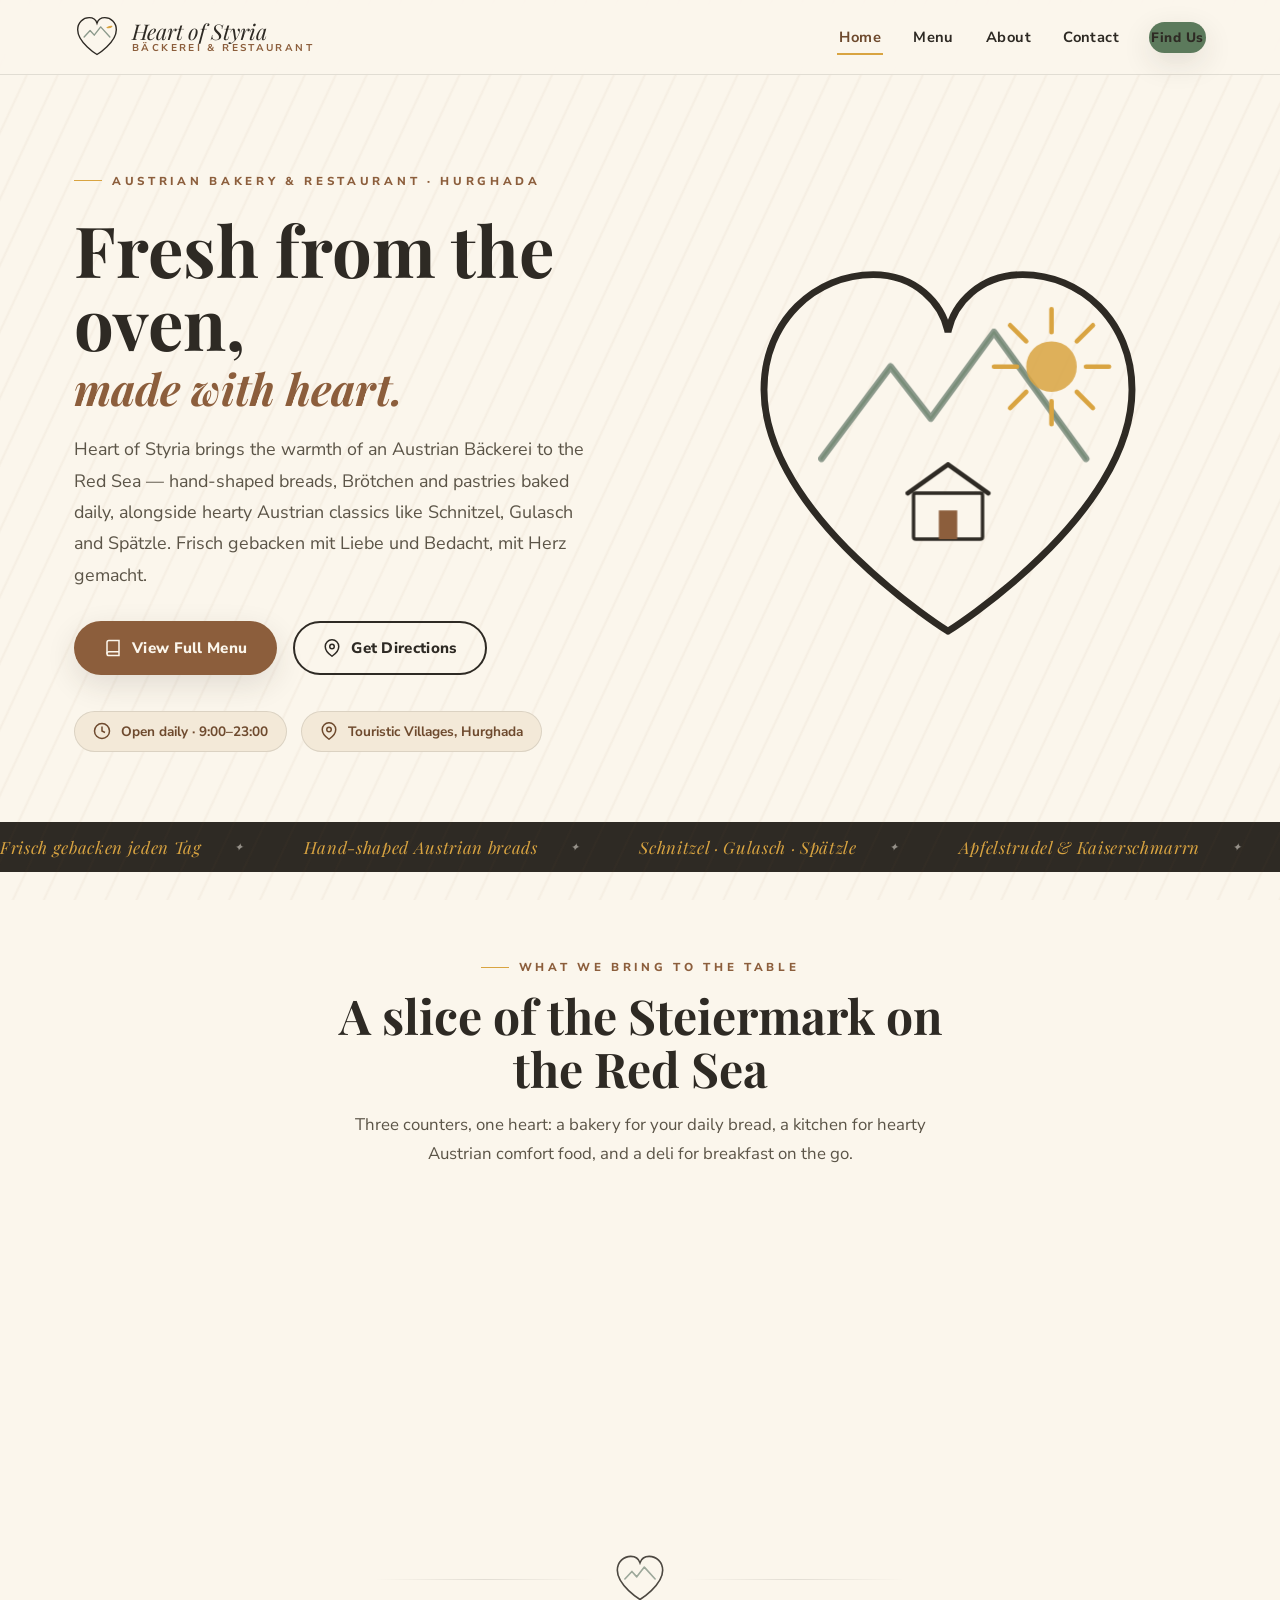
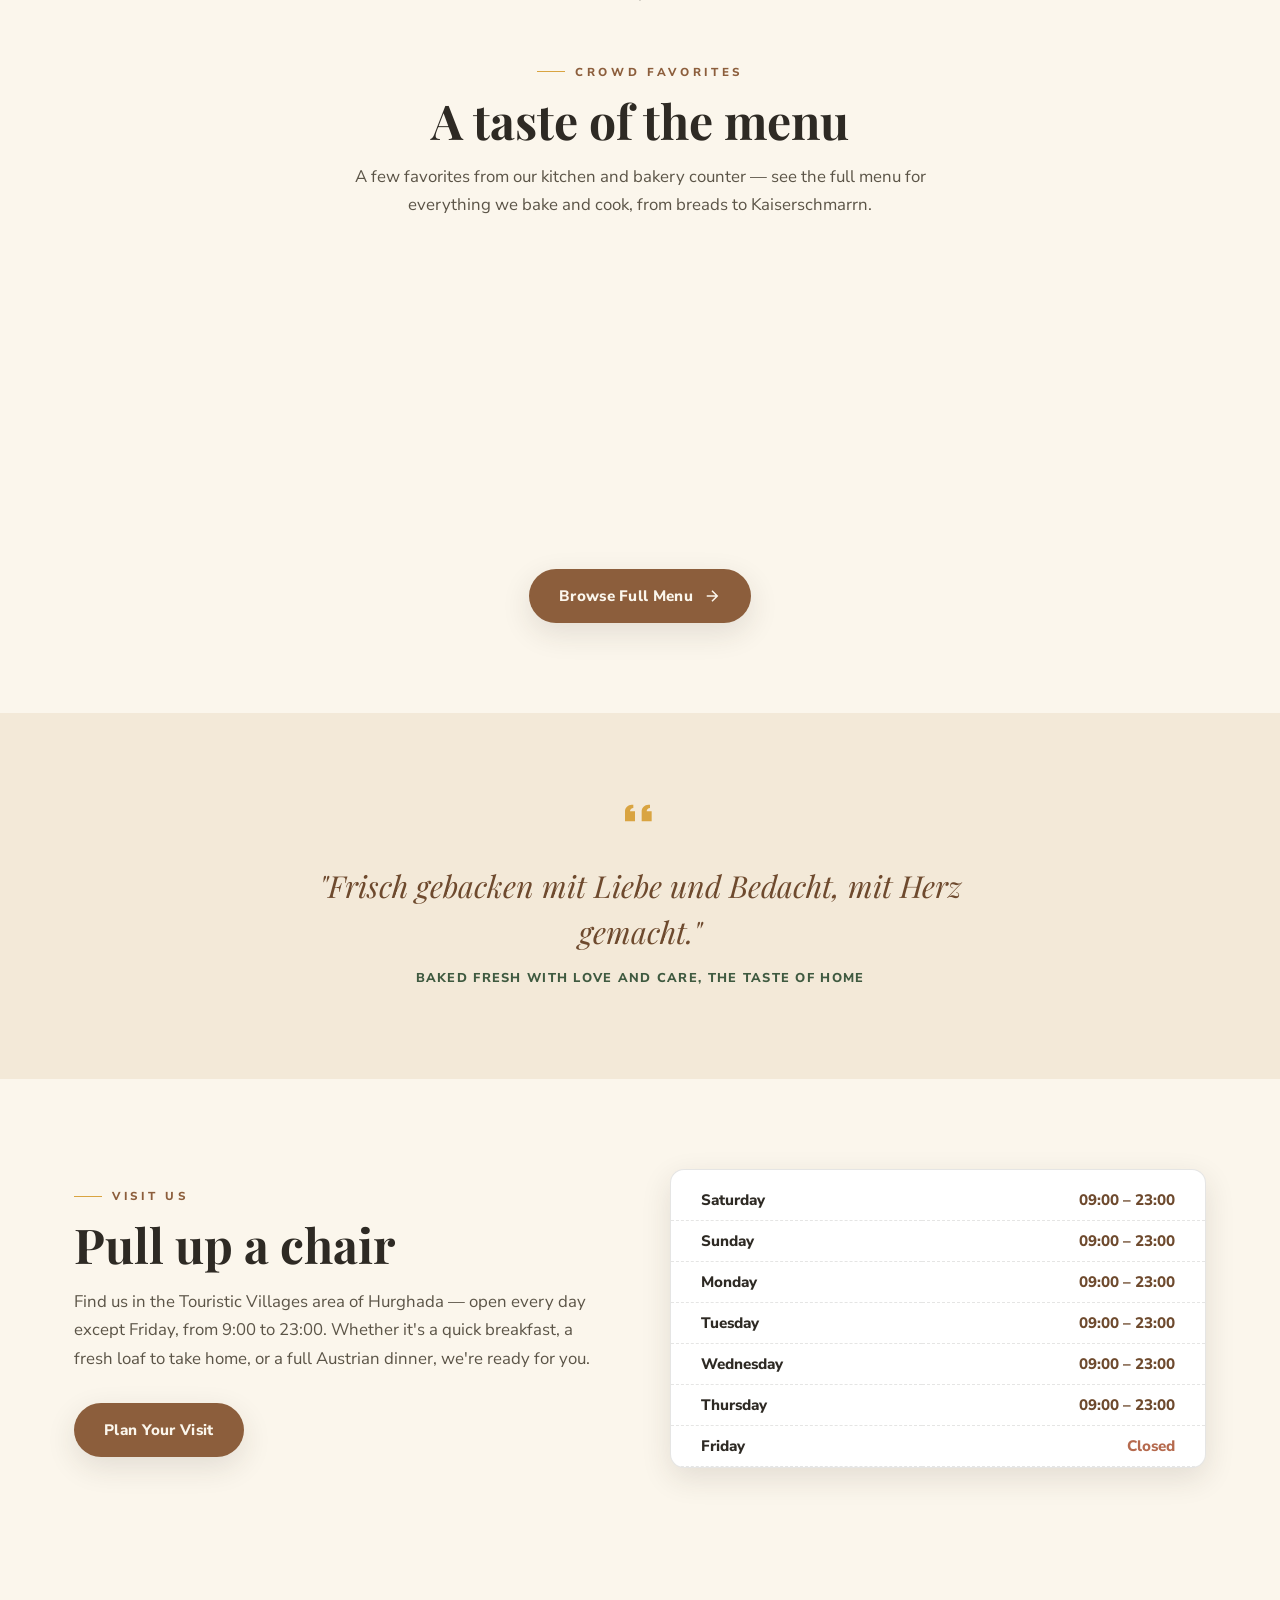
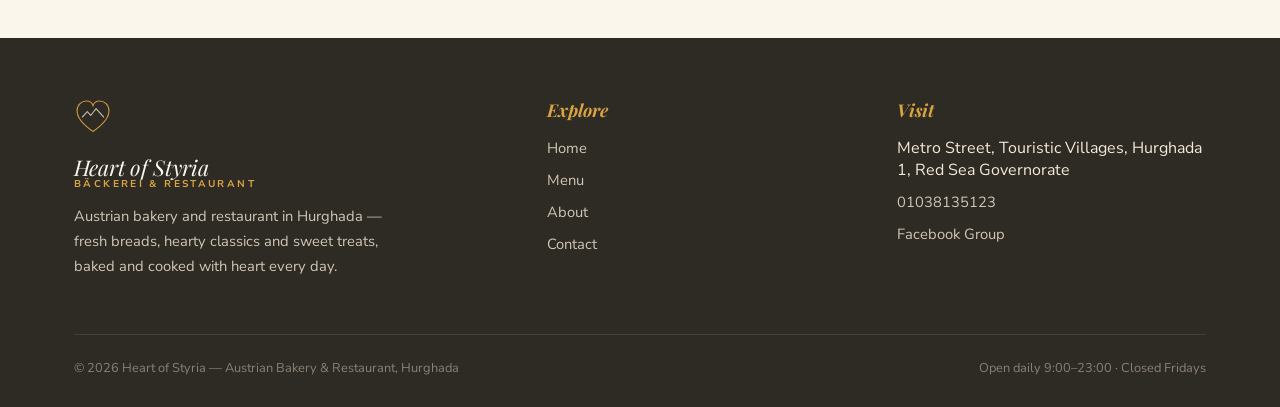
==== index.html @ dd1741fd "Add files via upload" ====
<!DOCTYPE html>
<html lang="en">
<head>
<meta charset="UTF-8">
<meta name="viewport" content="width=device-width, initial-scale=1.0">
<title>Bäckerei – Heart of Styria | Austrian Bakery &amp; Restaurant, Hurghada</title>
<link rel="preconnect" href="https://fonts.googleapis.com">
<link rel="preconnect" href="https://fonts.gstatic.com" crossorigin>
<link href="https://fonts.googleapis.com/css2?family=Playfair+Display:ital,wght@0,500;0,700;0,800;1,500;1,600&family=Nunito+Sans:wght@400;600;700;800;900&display=swap" rel="stylesheet">
<link rel="stylesheet" href="style.css">
</head>
<body>

<!-- ===================== NAV ===================== -->
<nav class="nav">
  <div class="nav-inner">
    <a href="index.html" class="brand">
      <svg class="brand-emblem" viewBox="0 0 100 100" fill="none" xmlns="http://www.w3.org/2000/svg">
        <path d="M50 88C50 88 8 62 8 34C8 18 20 8 33 8C42 8 48 14 50 20C52 14 58 8 67 8C80 8 92 18 92 34C92 62 50 88 50 88Z" stroke="#2E2A24" stroke-width="3"/>
        <path d="M22 50L35 36L44 46L58 28L78 50" stroke="#8C9A8C" stroke-width="3" fill="none" stroke-linejoin="round" stroke-linecap="round"/>
        <path d="M70 30 C70 30 76 24 84 26 C84 26 80 34 70 30Z" fill="#D9A441"/>
      </svg>
      <span class="brand-text">
        <span class="script-name">Heart of Styria</span>
        <span class="sub">Bäckerei &amp; Restaurant</span>
      </span>
    </a>
    <button class="nav-toggle" aria-label="Toggle navigation"><span></span><span></span><span></span></button>
    <div class="nav-links">
      <a href="index.html" class="active">Home</a>
      <a href="menu.html">Menu</a>
      <a href="about.html">About</a>
      <a href="contact.html">Contact</a>
      <a href="contact.html#location" class="nav-cta">Find Us</a>
    </div>
  </div>
</nav>

<!-- ===================== HERO ===================== -->
<header class="hero">
  <div class="wrap hero-grid">
    <div class="reveal is-visible">
      <span class="eyebrow">Austrian Bakery &amp; Restaurant · Hurghada</span>
      <h1>
        Fresh from the oven,
        <span class="accent">made with heart.</span>
      </h1>
      <p class="lede">
        Heart of Styria brings the warmth of an Austrian Bäckerei to the Red Sea —
        hand-shaped breads, Brötchen and pastries baked daily, alongside hearty
        Austrian classics like Schnitzel, Gulasch and Spätzle. Frisch gebacken
        mit Liebe und Bedacht, mit Herz gemacht.
      </p>
      <div class="hero-ctas">
        <a href="menu.html" class="btn btn-primary">
          <svg width="18" height="18" viewBox="0 0 24 24" fill="none" stroke="currentColor" stroke-width="2"><path d="M4 19.5A2.5 2.5 0 0 1 6.5 17H20"/><path d="M6.5 2H20v20H6.5A2.5 2.5 0 0 1 4 19.5v-15A2.5 2.5 0 0 1 6.5 2z"/></svg>
          View Full Menu
        </a>
        <a href="contact.html" class="btn btn-outline">
          <svg width="18" height="18" viewBox="0 0 24 24" fill="none" stroke="currentColor" stroke-width="2"><path d="M21 10c0 7-9 13-9 13s-9-6-9-13a9 9 0 1 1 18 0z"/><circle cx="12" cy="10" r="3"/></svg>
          Get Directions
        </a>
      </div>

      <div class="hero-badges">
        <span class="badge">
          <svg viewBox="0 0 24 24" fill="none" stroke="currentColor" stroke-width="2"><circle cx="12" cy="12" r="10"/><path d="M12 6v6l4 2"/></svg>
          Open daily · 9:00–23:00
        </span>
        <span class="badge">
          <svg viewBox="0 0 24 24" fill="none" stroke="currentColor" stroke-width="2"><path d="M21 10c0 7-9 13-9 13s-9-6-9-13a9 9 0 1 1 18 0z"/><circle cx="12" cy="10" r="3"/></svg>
          Touristic Villages, Hurghada
        </span>
      </div>
    </div>

    <!-- Animated emblem -->
    <div class="hero-art reveal is-visible">
      <svg viewBox="0 0 400 400" fill="none" xmlns="http://www.w3.org/2000/svg">
        <!-- heart outline -->
        <path class="emblem-path" d="M200 350C200 350 40 250 40 140C40 80 85 40 135 40C172 40 195 65 200 90C205 65 228 40 265 40C315 40 360 80 360 140C360 250 200 350 200 350Z"
              stroke="#2E2A24" stroke-width="6" fill="none" stroke-linecap="round"/>
        <!-- mountains -->
        <g class="emblem-fade floaty">
          <path d="M90 200L150 120L185 165L240 90L320 200" stroke="#8C9A8C" stroke-width="6" fill="none" stroke-linejoin="round" stroke-linecap="round"/>
          <path d="M90 200L150 120L185 165L240 90L320 200" stroke="#5C7A5C" stroke-width="2" fill="none" stroke-linejoin="round" stroke-linecap="round" opacity="0.4"/>
        </g>
        <!-- sun/wheat accent -->
        <g class="emblem-fade floaty delay1">
          <circle cx="290" cy="120" r="22" fill="#D9A441" opacity="0.85"/>
          <path d="M290 90 L290 70 M290 150 L290 170 M260 120 L240 120 M320 120 L340 120 M268 98 L254 84 M312 98 L326 84 M268 142 L254 156 M312 142 L326 156"
                stroke="#D9A441" stroke-width="4" stroke-linecap="round"/>
        </g>
        <!-- house / village -->
        <g class="emblem-fade floaty delay2">
          <rect x="170" y="230" width="60" height="40" rx="2" fill="#FBF6EC" stroke="#2E2A24" stroke-width="3"/>
          <path d="M165 230L200 205L235 230" stroke="#2E2A24" stroke-width="4" fill="none" stroke-linejoin="round" stroke-linecap="round"/>
          <rect x="192" y="245" width="16" height="25" fill="#8C5E3C"/>
        </g>
      </svg>
    </div>
  </div>
</header>

<!-- ===================== MARQUEE STRIP ===================== -->
<div class="strip">
  <div class="strip-track">
    <span>Frisch gebacken jeden Tag</span>
    <span>Hand-shaped Austrian breads</span>
    <span>Schnitzel · Gulasch · Spätzle</span>
    <span>Apfelstrudel &amp; Kaiserschmarrn</span>
    <span>Open daily 9:00 – 23:00</span>
    <span>Touristic Villages, Hurghada</span>
    <!-- duplicate for seamless loop -->
    <span>Frisch gebacken jeden Tag</span>
    <span>Hand-shaped Austrian breads</span>
    <span>Schnitzel · Gulasch · Spätzle</span>
    <span>Apfelstrudel &amp; Kaiserschmarrn</span>
    <span>Open daily 9:00 – 23:00</span>
    <span>Touristic Villages, Hurghada</span>
  </div>
</div>

<!-- ===================== WHAT WE DO ===================== -->
<section class="wrap" style="padding:80px 24px 20px;">
  <div class="reveal" style="text-align:center; max-width:680px; margin:0 auto 50px;">
    <span class="eyebrow" style="justify-content:center;">What we bring to the table</span>
    <h2 class="section-title">A slice of the Steiermark on the Red Sea</h2>
    <p class="section-lead" style="margin:0 auto;">
      Three counters, one heart: a bakery for your daily bread, a kitchen for hearty
      Austrian comfort food, and a deli for breakfast on the go.
    </p>
  </div>

  <div class="grid grid-3 reveal-stagger">
    <div class="card">
      <div class="card-icon">
        <svg viewBox="0 0 24 24" fill="none" stroke="currentColor" stroke-width="2"><path d="M3 11l9-8 9 8"/><path d="M5 10v10h14V10"/><path d="M9 21V14h6v7"/></svg>
      </div>
      <h3>Bäckerei</h3>
      <p>Bauernbrot, Kornspitz, Laugenbrötchen and more — hand-shaped breads and
      rolls baked fresh every morning, plus pretzels, Stangen and party breads.</p>
    </div>
    <div class="card">
      <div class="card-icon">
        <svg viewBox="0 0 24 24" fill="none" stroke="currentColor" stroke-width="2"><path d="M3 2v7c0 1.1.9 2 2 2h2a2 2 0 0 0 2-2V2"/><path d="M7 2v20"/><path d="M21 15V2a5 5 0 0 0-5 5v6c0 1.1.9 2 2 2h3Zm0 0v7"/></svg>
      </div>
      <h3>Hauptspeisen</h3>
      <p>Classic Austrian mains — Rindsschnitzel, Gulasch, Steirisches Cordon Bleu,
      Käsespätzle and a full vegetarian selection, served with care.</p>
    </div>
    <div class="card">
      <div class="card-icon">
        <svg viewBox="0 0 24 24" fill="none" stroke="currentColor" stroke-width="2"><circle cx="12" cy="12" r="10"/><path d="M12 6v6l4 2"/></svg>
      </div>
      <h3>Frühstück &amp; Theke</h3>
      <p>Start the day right with a Kleines or Großes Frühstück, fresh Apfelstrudel,
      toasts and a warm or cold deli counter for snacks on the move.</p>
    </div>
  </div>
</section>

<!-- ===================== DIVIDER ===================== -->
<div class="divider">
  <span class="line"></span>
  <svg viewBox="0 0 100 100" fill="none" xmlns="http://www.w3.org/2000/svg">
    <path d="M50 88C50 88 8 62 8 34C8 18 20 8 33 8C42 8 48 14 50 20C52 14 58 8 67 8C80 8 92 18 92 34C92 62 50 88 50 88Z" stroke="#2E2A24" stroke-width="3"/>
    <path d="M22 50L35 36L44 46L58 28L78 50" stroke="#8C9A8C" stroke-width="3" fill="none" stroke-linejoin="round" stroke-linecap="round"/>
  </svg>
  <span class="line"></span>
</div>

<!-- ===================== MENU PREVIEW ===================== -->
<section class="wrap" style="padding-bottom:90px;">
  <div class="reveal" style="text-align:center; max-width:680px; margin:0 auto 50px;">
    <span class="eyebrow" style="justify-content:center;">Crowd favorites</span>
    <h2 class="section-title">A taste of the menu</h2>
    <p class="section-lead" style="margin:0 auto;">
      A few favorites from our kitchen and bakery counter — see the full menu for
      everything we bake and cook, from breads to Kaiserschmarrn.
    </p>
  </div>

  <div class="grid grid-4 reveal-stagger">
    <div class="card">
      <div class="card-icon">
        <svg viewBox="0 0 24 24" fill="none" stroke="currentColor" stroke-width="2"><path d="M3 11l9-8 9 8"/><path d="M5 10v10h14V10"/></svg>
      </div>
      <h3>Bauernbrot</h3>
      <p style="margin-bottom:14px;">Traditional Austrian farmer's bread, baked fresh daily.</p>
      <span class="menu-item-price">190 LE</span>
    </div>
    <div class="card">
      <div class="card-icon">
        <svg viewBox="0 0 24 24" fill="none" stroke="currentColor" stroke-width="2"><path d="M3 2v7c0 1.1.9 2 2 2h2a2 2 0 0 0 2-2V2"/><path d="M7 2v20"/><path d="M21 15V2a5 5 0 0 0-5 5v6c0 1.1.9 2 2 2h3Zm0 0v7"/></svg>
      </div>
      <h3>Rindsschnitzel</h3>
      <p style="margin-bottom:14px;">Beef schnitzel with spätzle or bread dumplings.</p>
      <span class="menu-item-price">520 LE</span>
    </div>
    <div class="card">
      <div class="card-icon">
        <svg viewBox="0 0 24 24" fill="none" stroke="currentColor" stroke-width="2"><path d="M12 2C8 6 6 9 6 12a6 6 0 0 0 12 0c0-3-2-6-6-10z"/></svg>
      </div>
      <h3>Apfelstrudel</h3>
      <p style="margin-bottom:14px;">Classic apple strudel served with vanilla sauce.</p>
      <span class="menu-item-price">270 LE</span>
    </div>
    <div class="card">
      <div class="card-icon">
        <svg viewBox="0 0 24 24" fill="none" stroke="currentColor" stroke-width="2"><circle cx="12" cy="12" r="9"/><path d="M8 12h8M12 8v8"/></svg>
      </div>
      <h3>Kaiserschmarrn</h3>
      <p style="margin-bottom:14px;">Fluffy shredded pancake with apple sauce.</p>
      <span class="menu-item-price">350 LE</span>
    </div>
  </div>

  <div class="reveal" style="text-align:center; margin-top:46px;">
    <a href="menu.html" class="btn btn-primary">
      Browse Full Menu
      <svg width="18" height="18" viewBox="0 0 24 24" fill="none" stroke="currentColor" stroke-width="2"><path d="M5 12h14M12 5l7 7-7 7"/></svg>
    </a>
  </div>
</section>

<!-- ===================== QUOTE ===================== -->
<section style="background: var(--cream-2); padding: 80px 0;">
  <div class="wrap reveal" style="text-align:center; max-width:700px;">
    <svg width="40" height="40" viewBox="0 0 24 24" fill="var(--wheat)" style="margin:0 auto 24px;"><path d="M7 7c-2.2 0-4 1.8-4 4v6h6v-6H6c0-1.1.9-2 2-2V7zm10 0c-2.2 0-4 1.8-4 4v6h6v-6h-3c0-1.1.9-2 2-2V7z"/></svg>
    <p style="font-family:'Playfair Display', serif; font-style:italic; font-size: clamp(1.3rem, 2.6vw, 1.9rem); color:var(--wood-dark); line-height:1.5; margin:0;">
      "Frisch gebacken mit Liebe und Bedacht, mit Herz gemacht."
    </p>
    <p style="margin-top:14px; font-weight:800; letter-spacing:.1em; text-transform:uppercase; font-size:.8rem; color:var(--pine-dark);">
      Baked fresh with love and care, the taste of home
    </p>
  </div>
</section>

<!-- ===================== VISIT US ===================== -->
<section class="wrap" style="padding: 90px 24px;">
  <div class="grid grid-2" style="align-items:center; gap:60px;">
    <div class="reveal">
      <span class="eyebrow">Visit Us</span>
      <h2 class="section-title">Pull up a chair</h2>
      <p class="section-lead">
        Find us in the Touristic Villages area of Hurghada — open every day except
        Friday, from 9:00 to 23:00. Whether it's a quick breakfast, a fresh loaf to
        take home, or a full Austrian dinner, we're ready for you.
      </p>
      <div style="margin-top:30px;">
        <a href="contact.html" class="btn btn-primary">Plan Your Visit</a>
      </div>
    </div>
    <div class="reveal card" style="padding:0; overflow:hidden;">
      <table class="hours-table" style="padding:30px;">
        <tr><td style="padding-left:30px;">Saturday</td><td style="padding-right:30px;">09:00 – 23:00</td></tr>
        <tr><td style="padding-left:30px;">Sunday</td><td style="padding-right:30px;">09:00 – 23:00</td></tr>
        <tr><td style="padding-left:30px;">Monday</td><td style="padding-right:30px;">09:00 – 23:00</td></tr>
        <tr><td style="padding-left:30px;">Tuesday</td><td style="padding-right:30px;">09:00 – 23:00</td></tr>
        <tr><td style="padding-left:30px;">Wednesday</td><td style="padding-right:30px;">09:00 – 23:00</td></tr>
        <tr><td style="padding-left:30px;">Thursday</td><td style="padding-right:30px;">09:00 – 23:00</td></tr>
        <tr class="closed"><td style="padding-left:30px;">Friday</td><td style="padding-right:30px;">Closed</td></tr>
      </table>
    </div>
  </div>
</section>

<!-- ===================== FOOTER ===================== -->
<footer>
  <div class="wrap">
    <div class="footer-grid">
      <div>
        <svg class="footer-emblem" viewBox="0 0 100 100" fill="none" xmlns="http://www.w3.org/2000/svg">
          <path d="M50 88C50 88 8 62 8 34C8 18 20 8 33 8C42 8 48 14 50 20C52 14 58 8 67 8C80 8 92 18 92 34C92 62 50 88 50 88Z" stroke="#D9A441" stroke-width="3"/>
          <path d="M22 50L35 36L44 46L58 28L78 50" stroke="#cfc6b6" stroke-width="3" fill="none" stroke-linejoin="round" stroke-linecap="round"/>
        </svg>
        <div class="brand-text" style="margin-bottom:14px;">
          <span class="script-name">Heart of Styria</span>
          <span class="sub">Bäckerei &amp; Restaurant</span>
        </div>
        <p>Austrian bakery and restaurant in Hurghada — fresh breads, hearty
        classics and sweet treats, baked and cooked with heart every day.</p>
      </div>
      <div>
        <h4>Explore</h4>
        <ul>
          <li><a href="index.html">Home</a></li>
          <li><a href="menu.html">Menu</a></li>
          <li><a href="about.html">About</a></li>
          <li><a href="contact.html">Contact</a></li>
        </ul>
      </div>
      <div>
        <h4>Visit</h4>
        <ul>
          <li>Metro Street, Touristic Villages, Hurghada 1, Red Sea Governorate</li>
          <li><a href="tel:01038135123">01038135123</a></li>
          <li><a href="https://www.facebook.com/groups/666672306459052" target="_blank" rel="noopener">Facebook Group</a></li>
        </ul>
      </div>
    </div>
    <div class="footer-bottom">
      <span>© 2026 Heart of Styria — Austrian Bakery &amp; Restaurant, Hurghada</span>
      <span>Open daily 9:00–23:00 · Closed Fridays</span>
    </div>
  </div>
</footer>

<script src="script.js"></script>
</body>
</html>
---- style.css ----
/* ===========================================================
   Bäckerei – Heart of Styria
   Cozy alpine bakery & restaurant — Hurghada
   =========================================================== */

:root{
  --bark:        #2E2A24;
  --cream:       #FBF6EC;
  --cream-2:     #F3E9D8;
  --wood:        #8C5E3C;
  --wood-dark:   #6E4A2E;
  --pine:        #5C7A5C;
  --pine-dark:   #3F5A40;
  --wheat:       #D9A441;
  --line:        rgba(46,42,36,0.12);
  --shadow:      0 10px 30px rgba(46,42,36,0.12);
  --radius:      14px;
  --max:         1180px;
}

*{ box-sizing: border-box; }
html{ scroll-behavior: smooth; }

body{
  margin:0;
  font-family: 'Nunito Sans', system-ui, sans-serif;
  background: var(--cream);
  color: var(--bark);
  -webkit-font-smoothing: antialiased;
  overflow-x: hidden;
}

h1,h2,h3,h4,.script{
  font-family: 'Playfair Display', Georgia, serif;
}

a{ color: inherit; text-decoration: none; }

img{ max-width: 100%; display:block; }

.wrap{
  max-width: var(--max);
  margin: 0 auto;
  padding: 0 24px;
}

/* ---------- Texture ---------- */
body::before{
  content:"";
  position: fixed;
  inset:0;
  pointer-events:none;
  z-index: 0;
  opacity: .05;
  background-image:
    repeating-linear-gradient(115deg, var(--wood) 0px, transparent 2px, transparent 26px, var(--wood) 28px);
}

/* ===========================================================
   NAV
   =========================================================== */
.nav{
  position: sticky; top:0; z-index: 100;
  background: rgba(251,246,236,0.92);
  backdrop-filter: blur(8px);
  border-bottom: 1px solid var(--line);
}
.nav-inner{
  max-width: var(--max);
  margin:0 auto;
  padding: 14px 24px;
  display:flex;
  align-items:center;
  justify-content: space-between;
  gap: 24px;
}
.brand{
  display:flex; align-items:center; gap:12px;
}
.brand-emblem{ width: 46px; height:46px; flex-shrink:0; }
.brand-text{
  display:flex; flex-direction:column; line-height:1.05;
}
.brand-text .script-name{
  font-family:'Playfair Display', serif;
  font-style: italic;
  font-size: 1.35rem;
  color: var(--bark);
}
.brand-text .sub{
  font-size: .62rem;
  letter-spacing: .24em;
  text-transform: uppercase;
  color: var(--wood);
  font-weight: 700;
}

.nav-links{
  display:flex; gap: 28px; align-items:center;
  font-weight: 700; font-size: .92rem;
  letter-spacing:.03em;
}
.nav-links a{
  position:relative;
  padding: 6px 2px;
  color: var(--bark);
  transition: color .2s;
}
.nav-links a::after{
  content:"";
  position:absolute; left:0; right:100%; bottom:-2px; height:2px;
  background: var(--wheat);
  transition: right .25s ease;
}
.nav-links a:hover{ color: var(--wood-dark); }
.nav-links a:hover::after, .nav-links a.active::after{ right:0; }
.nav-links a.active{ color: var(--wood-dark); }

.nav-cta{
  background: var(--pine);
  color: var(--cream);
  padding: 10px 20px;
  border-radius: 999px;
  font-weight: 800;
  font-size: .85rem;
  letter-spacing: .04em;
  box-shadow: var(--shadow);
  transition: transform .2s ease, background .2s ease;
  white-space: nowrap;
}
.nav-cta:hover{ transform: translateY(-2px); background: var(--pine-dark); }

.nav-toggle{
  display:none;
  background:none; border:none; cursor:pointer;
  width:40px; height:40px;
  flex-direction:column; justify-content:center; align-items:center; gap:5px;
}
.nav-toggle span{
  display:block; width:24px; height:2px; background: var(--bark);
  transition: all .25s ease;
}

/* ===========================================================
   GENERIC SECTIONS
   =========================================================== */
section{ position: relative; z-index:1; }

.eyebrow{
  display:inline-flex; align-items:center; gap:10px;
  font-size: .72rem; letter-spacing:.32em; text-transform:uppercase;
  color: var(--wood); font-weight: 800;
  margin-bottom: 14px;
}
.eyebrow::before{
  content:""; display:block; width:28px; height:1px; background: var(--wheat);
}

h2.section-title{
  font-size: clamp(2rem, 4vw, 3rem);
  margin: 0 0 16px;
  line-height: 1.1;
}

.section-lead{
  max-width: 620px;
  color: #5b5447;
  font-size: 1.05rem;
  line-height: 1.7;
}

/* divider with heart emblem */
.divider{
  display:flex; align-items:center; justify-content:center;
  gap: 18px;
  margin: 0 auto;
  padding: 50px 0;
}
.divider .line{
  height:1px; flex:1; max-width: 220px;
  background: linear-gradient(90deg, transparent, var(--line), transparent);
}
.divider svg{ width: 54px; height: 54px; opacity:.85; }

/* ===========================================================
   REVEAL ON SCROLL
   =========================================================== */
.reveal{
  opacity:0; transform: translateY(28px);
  transition: opacity .8s cubic-bezier(.2,.7,.2,1), transform .8s cubic-bezier(.2,.7,.2,1);
}
.reveal.is-visible{ opacity:1; transform: translateY(0); }
.reveal-stagger > *{ transition-delay: calc(var(--i, 0) * 90ms); }

/* ===========================================================
   HERO
   =========================================================== */
.hero{
  position:relative;
  padding: 90px 0 70px;
  overflow:hidden;
}
.hero-grid{
  display:grid;
  grid-template-columns: 1.1fr 1fr;
  gap: 50px;
  align-items:center;
}
.hero h1{
  font-size: clamp(2.6rem, 6vw, 4.4rem);
  line-height: 1.05;
  margin: 10px 0 22px;
}
.hero h1 .accent{
  display:block;
  font-style: italic;
  font-family:'Playfair Display', serif;
  color: var(--wood);
  font-size: 0.62em;
  margin-top: 6px;
}
.hero p.lede{
  font-size: 1.12rem; color:#5b5447; max-width: 520px; line-height:1.75;
  margin-bottom: 30px;
}
.hero-ctas{ display:flex; gap:16px; flex-wrap:wrap; }

.btn{
  display:inline-flex; align-items:center; gap:10px;
  padding: 15px 28px;
  border-radius: 999px;
  font-weight: 800; font-size: .95rem; letter-spacing:.02em;
  border: 2px solid transparent;
  cursor:pointer;
  transition: transform .2s ease, box-shadow .2s ease, background .2s ease, color .2s ease;
}
.btn-primary{
  background: var(--wood);
  color: var(--cream);
  box-shadow: var(--shadow);
}
.btn-primary:hover{ transform: translateY(-3px); background: var(--wood-dark); }
.btn-outline{
  border-color: var(--bark);
  color: var(--bark);
  background: transparent;
}
.btn-outline:hover{ background: var(--bark); color: var(--cream); transform: translateY(-3px); }

/* Hero emblem illustration */
.hero-art{
  position: relative;
  aspect-ratio: 1/1;
  display:flex; align-items:center; justify-content:center;
}
.hero-art svg{ width: 100%; height:100%; max-width: 460px; }

.hero-badges{
  display:flex; gap: 14px; margin-top: 36px; flex-wrap:wrap;
}
.badge{
  display:flex; align-items:center; gap:10px;
  background: var(--cream-2);
  border: 1px solid var(--line);
  border-radius: 999px;
  padding: 10px 18px;
  font-size: .85rem; font-weight:700; color: var(--wood-dark);
}
.badge svg{ width:18px; height:18px; }

/* float animation for hero icons */
@keyframes float{
  0%,100%{ transform: translateY(0px); }
  50%{ transform: translateY(-10px); }
}
.floaty{ animation: float 6s ease-in-out infinite; }
.floaty.delay1{ animation-delay: 1.2s; }
.floaty.delay2{ animation-delay: 2.4s; }

/* Heart emblem draw-in */
.emblem-path{
  stroke-dasharray: 1200;
  stroke-dashoffset: 1200;
  animation: draw 2.6s ease forwards;
}
@keyframes draw{ to{ stroke-dashoffset: 0; } }
.emblem-fade{
  opacity:0;
  animation: fadein 1s ease forwards;
  animation-delay: 1.4s;
}
@keyframes fadein{ to{ opacity:1; } }

/* ===========================================================
   STRIP / MARQUEE
   =========================================================== */
.strip{
  background: var(--bark);
  color: var(--cream);
  overflow:hidden;
  padding: 14px 0;
}
.strip-track{
  display:flex; gap: 60px;
  white-space: nowrap;
  animation: scroll-left 32s linear infinite;
  width: max-content;
}
.strip-track span{
  font-family:'Playfair Display', serif;
  font-style:italic;
  font-size: 1.05rem;
  letter-spacing:.04em;
  color: var(--wheat);
  display:flex; align-items:center; gap:16px;
}
.strip-track span::after{ content:"✦"; color: var(--cream); opacity:.5; font-size:.7rem; margin-left:16px;}
@keyframes scroll-left{
  from{ transform: translateX(0); }
  to{ transform: translateX(-50%); }
}

/* ===========================================================
   CARDS / GRIDS
   =========================================================== */
.grid{
  display:grid; gap: 28px;
}
.grid-3{ grid-template-columns: repeat(3, 1fr); }
.grid-2{ grid-template-columns: repeat(2, 1fr); }
.grid-4{ grid-template-columns: repeat(4, 1fr); }

.card{
  background: #fff;
  border: 1px solid var(--line);
  border-radius: var(--radius);
  padding: 30px 26px;
  box-shadow: var(--shadow);
  transition: transform .3s ease, box-shadow .3s ease;
}
.card:hover{ transform: translateY(-6px); box-shadow: 0 18px 36px rgba(46,42,36,0.16); }

.card-icon{
  width: 52px; height:52px;
  border-radius: 14px;
  display:flex; align-items:center; justify-content:center;
  background: var(--cream-2);
  margin-bottom: 18px;
}
.card-icon svg{ width: 28px; height:28px; color: var(--wood); }
.card h3{ margin: 0 0 8px; font-size: 1.25rem; }
.card p{ color:#6b6356; line-height:1.6; margin:0; font-size:.95rem;}

/* ===========================================================
   MENU PREVIEW (home) + FULL MENU (menu page)
   =========================================================== */
.menu-tabs{
  display:flex; flex-wrap:wrap; gap: 10px;
  margin-bottom: 40px;
}
.menu-tab{
  border: 2px solid var(--bark);
  background: transparent;
  color: var(--bark);
  padding: 10px 20px;
  border-radius: 999px;
  font-weight: 800; font-size: .85rem;
  cursor:pointer;
  transition: all .2s ease;
  letter-spacing:.02em;
}
.menu-tab.active, .menu-tab:hover{
  background: var(--bark); color: var(--cream);
}

.menu-section{ display:none; }
.menu-section.active{ display:block; animation: fadein .5s ease; }

.menu-group-title{
  font-family:'Playfair Display', serif;
  font-style: italic;
  font-size: 1.7rem;
  color: var(--wood-dark);
  margin: 36px 0 6px;
  display:flex; align-items:baseline; gap:14px;
}
.menu-group-title small{
  font-family:'Nunito Sans', sans-serif;
  font-style:normal;
  font-weight:800;
  letter-spacing:.22em;
  text-transform:uppercase;
  font-size:.6rem;
  color: var(--pine);
}
.menu-group-title::after{
  content:""; flex:1; height:1px; background: var(--line);
}

.menu-list{ list-style:none; margin:0; padding:0; }
.menu-item{
  display:flex; justify-content:space-between; gap: 20px;
  padding: 16px 0;
  border-bottom: 1px dashed var(--line);
}
.menu-item:last-child{ border-bottom:none; }
.menu-item-name{
  font-weight: 800; font-size: 1.02rem;
}
.menu-item-num{
  color: var(--wood);
  font-weight:800;
  margin-right:8px;
  font-size:.85rem;
}
.menu-item-desc{
  display:block;
  font-weight: 400;
  font-style: italic;
  color: #8a8174;
  font-size: .85rem;
  margin-top: 4px;
}
.menu-item-price{
  font-weight: 800;
  color: var(--wood-dark);
  white-space: nowrap;
  font-size: 1.02rem;
  font-family:'Playfair Display', serif;
}

.menu-note{
  margin-top: 30px;
  padding: 18px 22px;
  background: var(--cream-2);
  border-left: 4px solid var(--wheat);
  border-radius: 0 10px 10px 0;
  font-size: .9rem;
  color: var(--wood-dark);
  font-weight:700;
}

/* ===========================================================
   ABOUT
   =========================================================== */
.about-hero{
  display:grid; grid-template-columns: 1fr 1fr;
  gap: 60px; align-items:center;
}
.values-grid{ margin-top: 10px; }

.timeline{
  position:relative;
  margin-top: 40px;
  padding-left: 40px;
}
.timeline::before{
  content:"";
  position:absolute; left:9px; top:6px; bottom:6px; width:2px;
  background: var(--line);
}
.t-item{ position:relative; padding-bottom: 36px; }
.t-item:last-child{ padding-bottom:0; }
.t-item::before{
  content:""; position:absolute; left:-40px; top:4px;
  width:20px; height:20px; border-radius:50%;
  background: var(--cream);
  border: 3px solid var(--wood);
}
.t-item h4{ margin:0 0 6px; font-size:1.15rem; }
.t-item p{ margin:0; color:#6b6356; font-size:.95rem; line-height:1.6; }

/* ===========================================================
   CONTACT
   =========================================================== */
.contact-grid{
  display:grid; grid-template-columns: 1fr 1fr;
  gap: 50px; align-items:start;
}
.info-row{
  display:flex; gap: 18px; align-items:flex-start;
  padding: 20px 0;
  border-bottom: 1px solid var(--line);
}
.info-row:last-child{ border-bottom:none; }
.info-icon{
  width:46px; height:46px; flex-shrink:0;
  border-radius: 12px; background: var(--cream-2);
  display:flex; align-items:center; justify-content:center;
}
.info-icon svg{ width:24px; height:24px; color:var(--wood); }
.info-row h4{ margin:0 0 4px; font-size:1.05rem; }
.info-row p, .info-row a{ margin:0; color:#6b6356; font-size:.95rem; line-height:1.6; }
.info-row a{ color: var(--wood-dark); font-weight:800; }

.map-wrap{
  border-radius: var(--radius);
  overflow:hidden;
  box-shadow: var(--shadow);
  border: 1px solid var(--line);
  aspect-ratio: 4/3;
}
.map-wrap iframe{ width:100%; height:100%; border:0; display:block; }

.hours-table{
  width:100%; border-collapse: collapse; margin-top: 10px;
}
.hours-table td{
  padding: 10px 0; border-bottom: 1px dashed var(--line);
  font-size: .95rem;
}
.hours-table td:first-child{ font-weight:800; }
.hours-table td:last-child{ text-align:right; color: var(--wood-dark); font-weight:800; }
.hours-table tr.closed td:last-child{ color: #b56a4e; }
.hours-table tr.today td{ color: var(--pine-dark); }

/* ===========================================================
   FOOTER
   =========================================================== */
footer{
  background: var(--bark);
  color: var(--cream-2);
  padding: 60px 0 30px;
  margin-top: 80px;
}
.footer-grid{
  display:grid; grid-template-columns: 1.4fr 1fr 1fr;
  gap: 40px;
  padding-bottom: 40px;
  border-bottom: 1px solid rgba(255,255,255,.1);
}
footer h4{
  font-family:'Playfair Display', serif;
  font-style:italic;
  font-size:1.1rem; margin: 0 0 16px; color: var(--wheat);
}
footer .brand-text .script-name{ color: var(--cream); }
footer .brand-text .sub{ color: var(--wheat); }
footer p{ color: #cfc6b6; font-size:.92rem; line-height:1.7; max-width: 320px;}
footer ul{ list-style:none; padding:0; margin:0; display:flex; flex-direction:column; gap:10px; }
footer ul a{ color:#cfc6b6; font-size:.92rem; transition: color .2s; }
footer ul a:hover{ color: var(--wheat); }
.footer-bottom{
  padding-top: 24px;
  display:flex; justify-content:space-between; flex-wrap:wrap; gap:10px;
  font-size:.8rem; color:#8a8174;
}
.footer-emblem{ width:38px; height:38px; margin-bottom:14px; opacity:.9; }

/* ===========================================================
   PAGE HEADER (for non-home pages)
   =========================================================== */
.page-header{
  padding: 70px 0 50px;
  text-align:center;
  position:relative;
}
.page-header .eyebrow{ justify-content:center; }
.page-header h1{
  font-size: clamp(2.4rem, 5vw, 3.6rem);
  margin: 6px 0 14px;
}
.page-header p{
  max-width: 560px; margin: 0 auto; color:#5b5447; font-size:1.05rem; line-height:1.7;
}

/* ===========================================================
   RESPONSIVE
   =========================================================== */
@media (max-width: 980px){
  .hero-grid, .about-hero, .contact-grid{ grid-template-columns: 1fr; }
  .hero-art{ order:-1; max-width: 320px; margin: 0 auto; }
  .grid-3, .grid-4{ grid-template-columns: repeat(2,1fr); }
  .footer-grid{ grid-template-columns: 1fr; gap: 30px; }
}

@media (max-width: 720px){
  .nav-links{
    position:fixed; top:74px; left:0; right:0;
    background: var(--cream);
    flex-direction:column; align-items:flex-start;
    padding: 20px 24px; gap: 18px;
    border-bottom: 1px solid var(--line);
    transform: translateY(-110%);
    transition: transform .3s ease;
    z-index: 90;
  }
  .nav-links.open{ transform: translateY(0); }
  .nav-toggle{ display:flex; }
  .nav-cta{ display:none; }
  .nav-links .nav-cta{ display:inline-flex; }
  .grid-3, .grid-4, .grid-2{ grid-template-columns: 1fr; }
  .hero{ padding-top: 50px; }
  .menu-item{ flex-direction:column; gap:4px; }
  .menu-item-price{ align-self:flex-start; }
}

/* Reduced motion */
@media (prefers-reduced-motion: reduce){
  *{ animation: none !important; transition: none !important; }
  .reveal{ opacity:1; transform:none; }
}
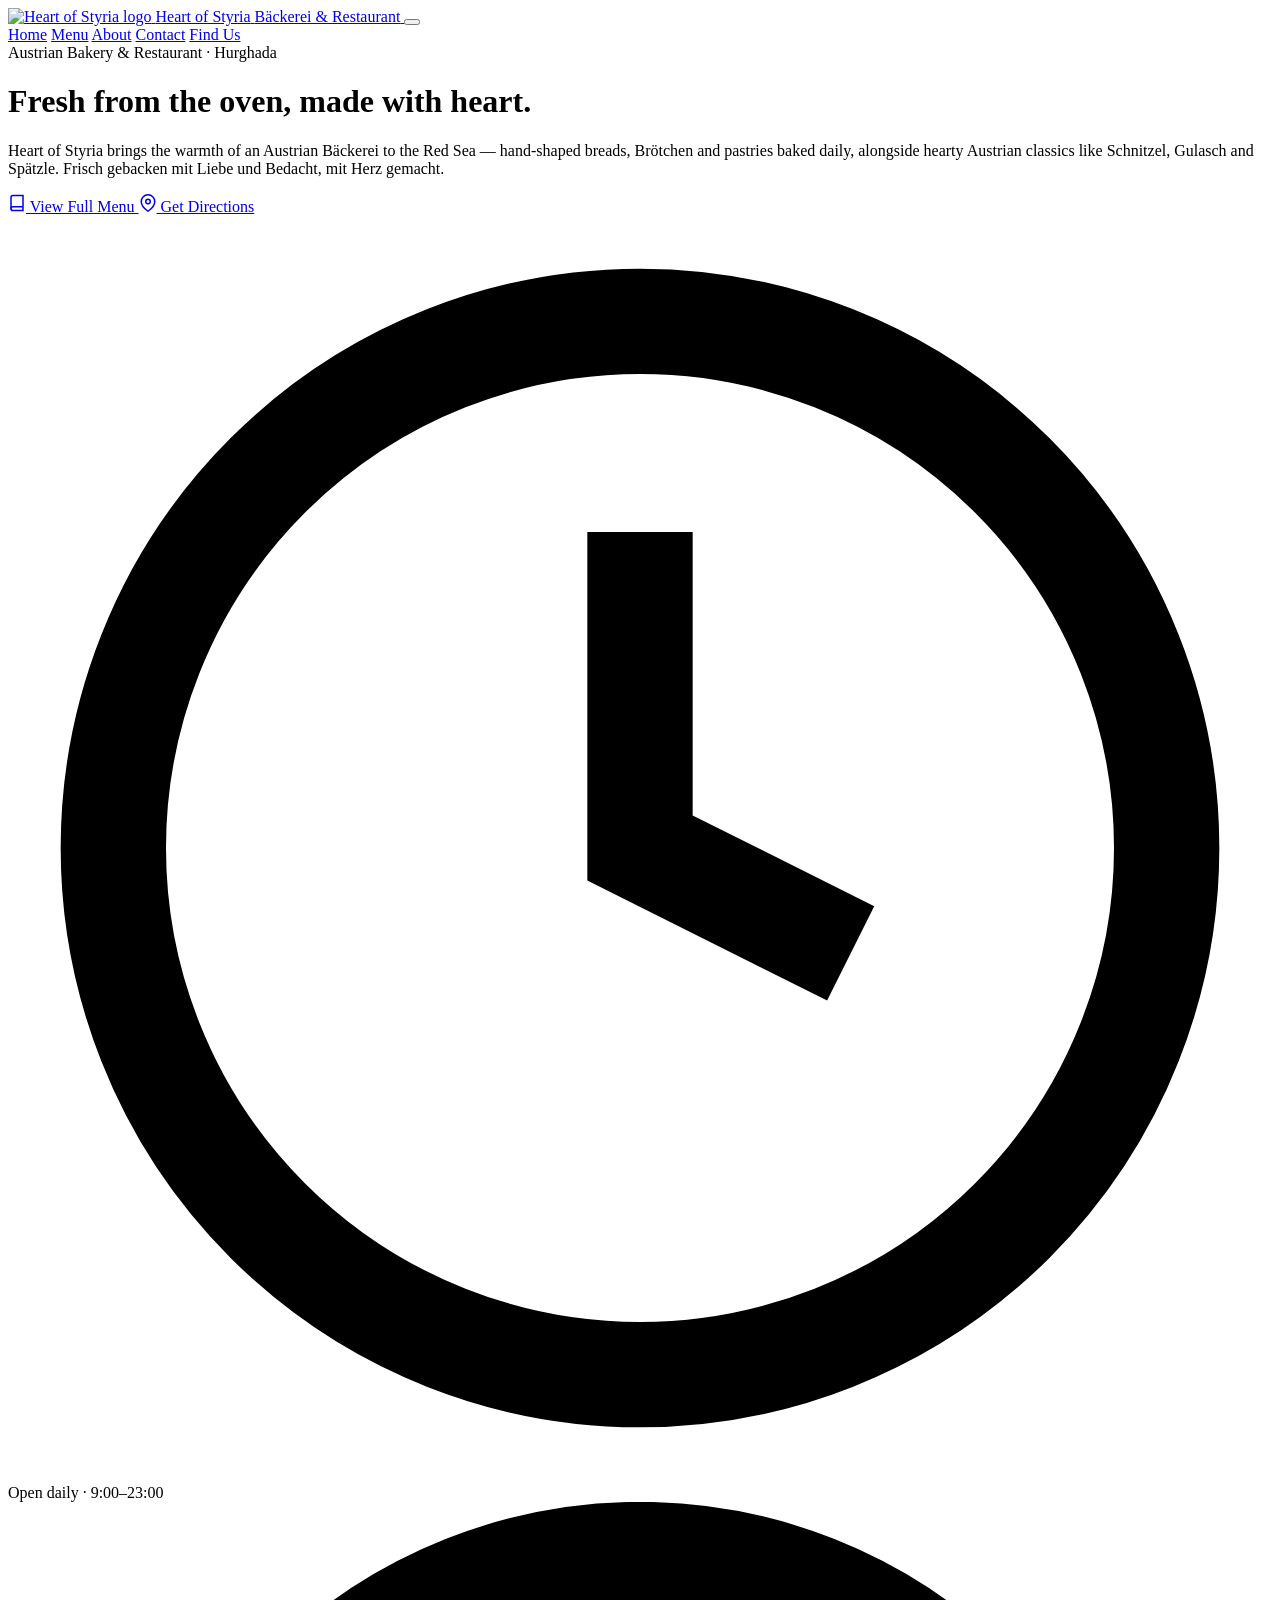
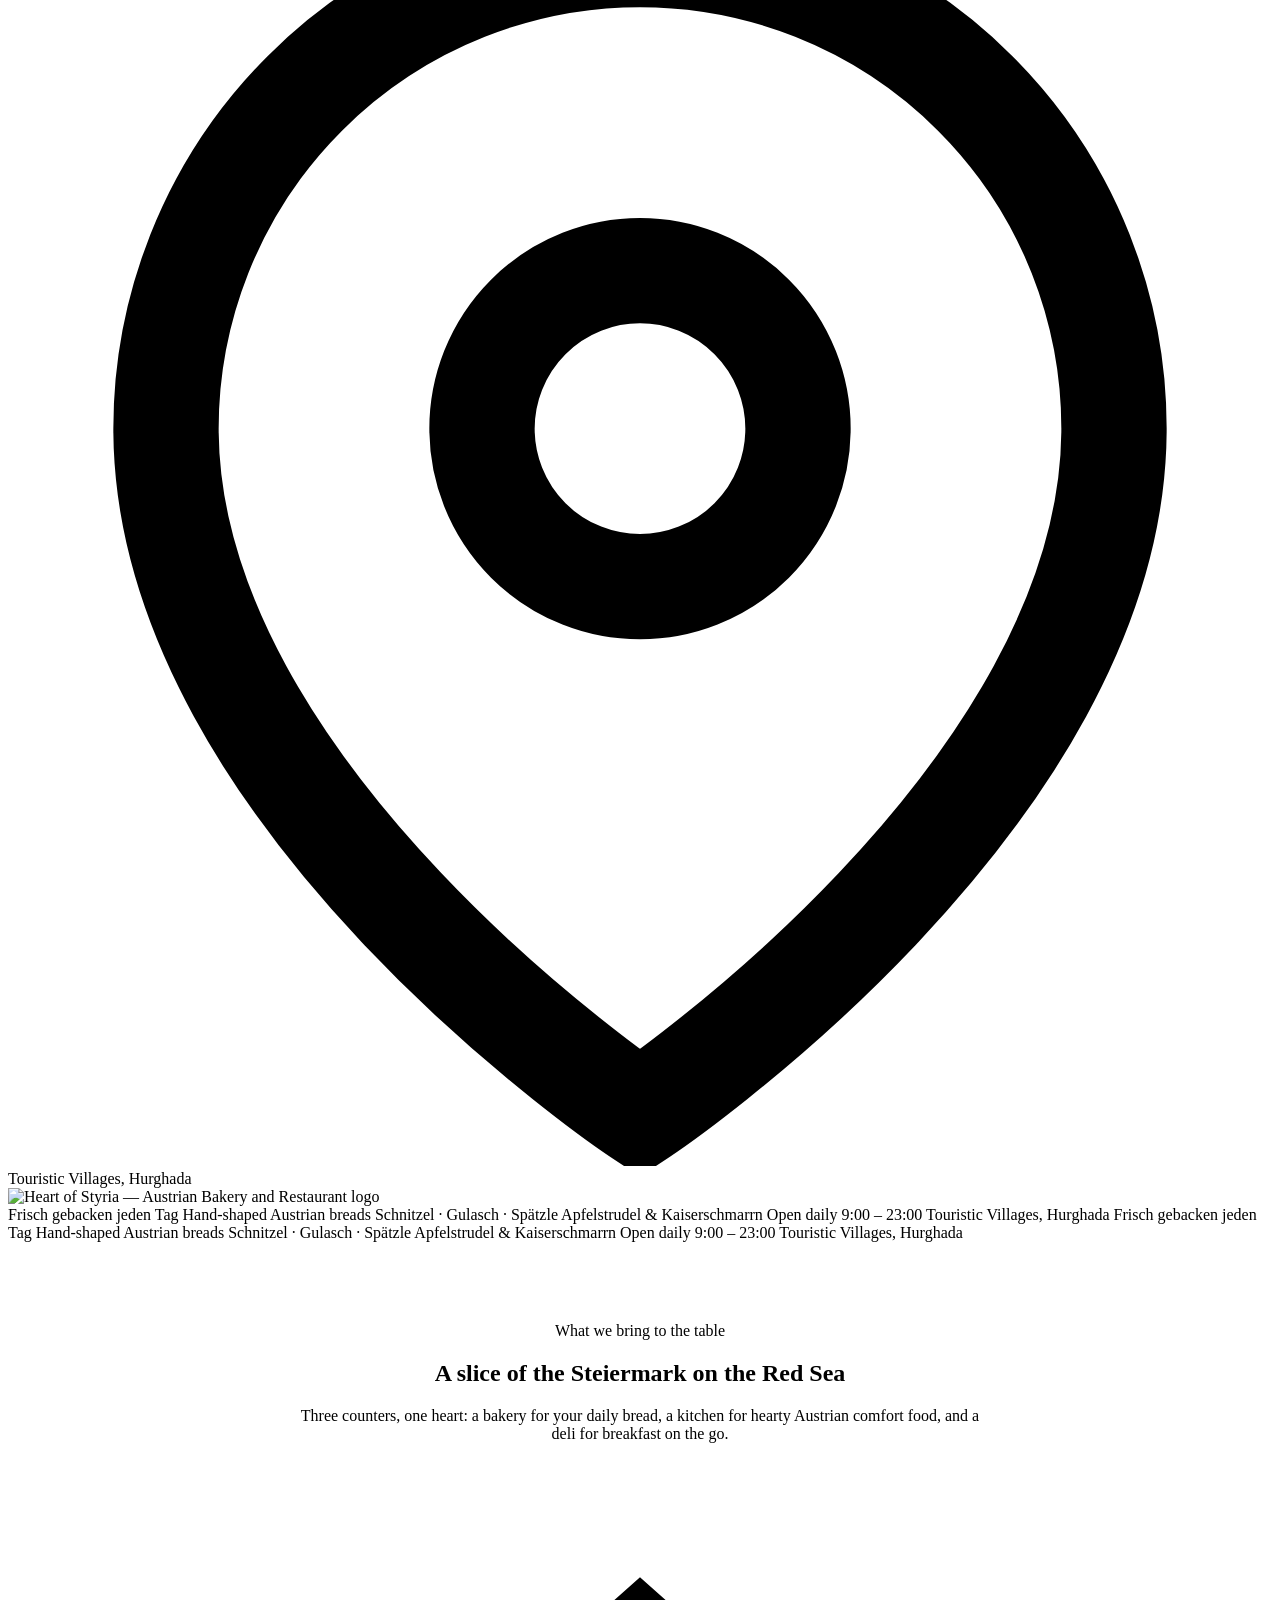
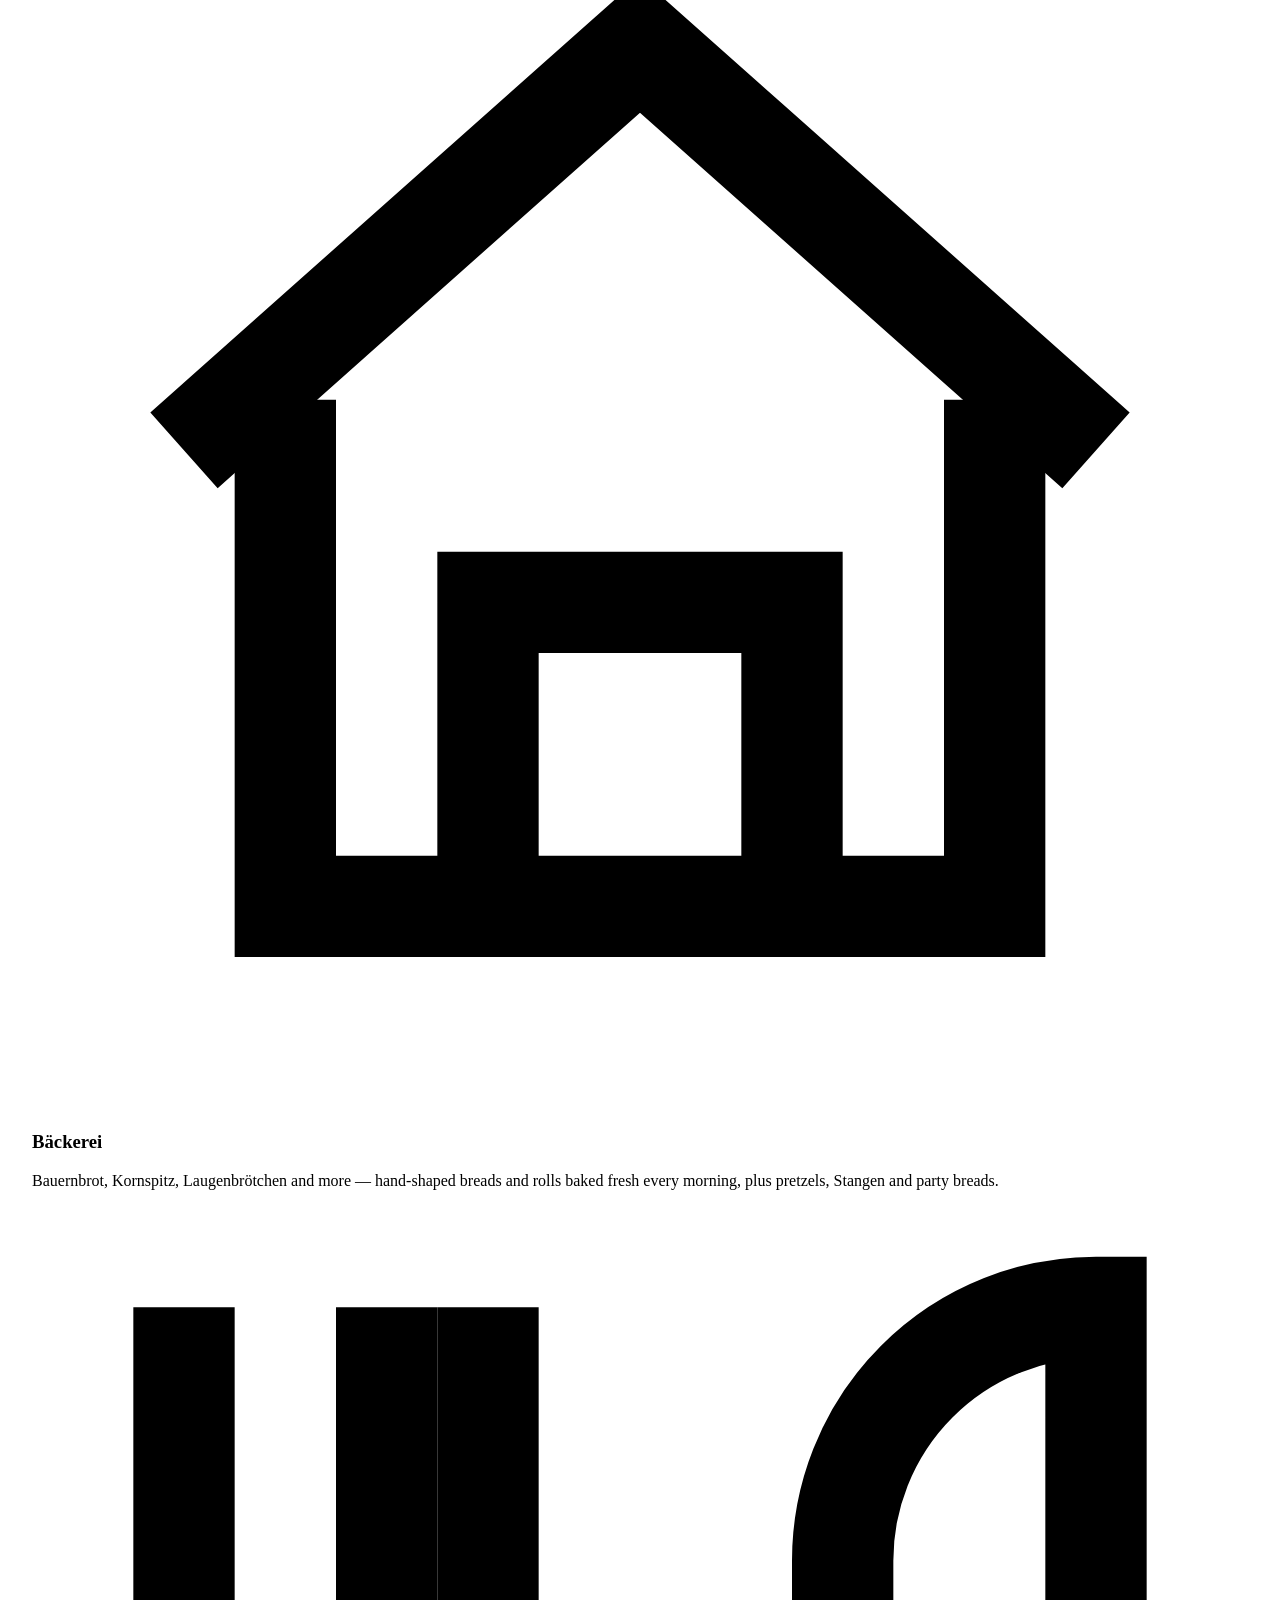
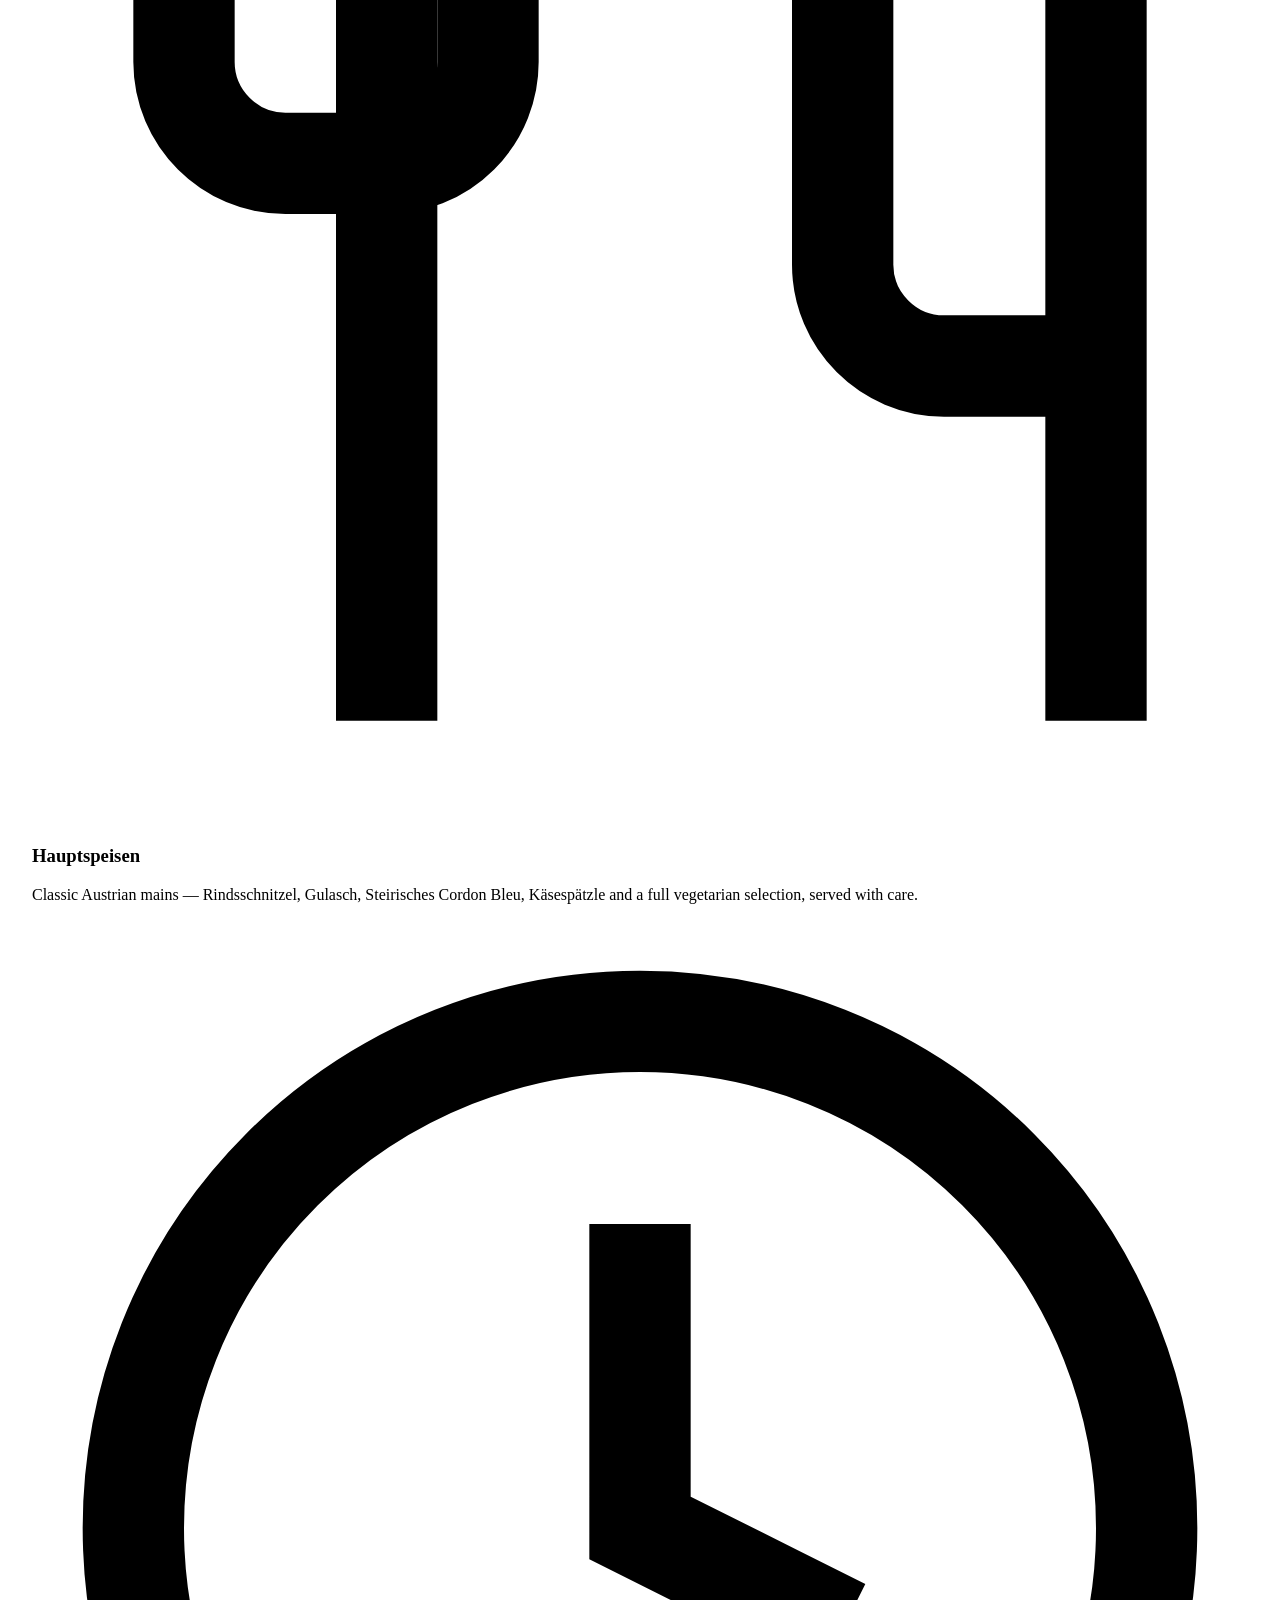
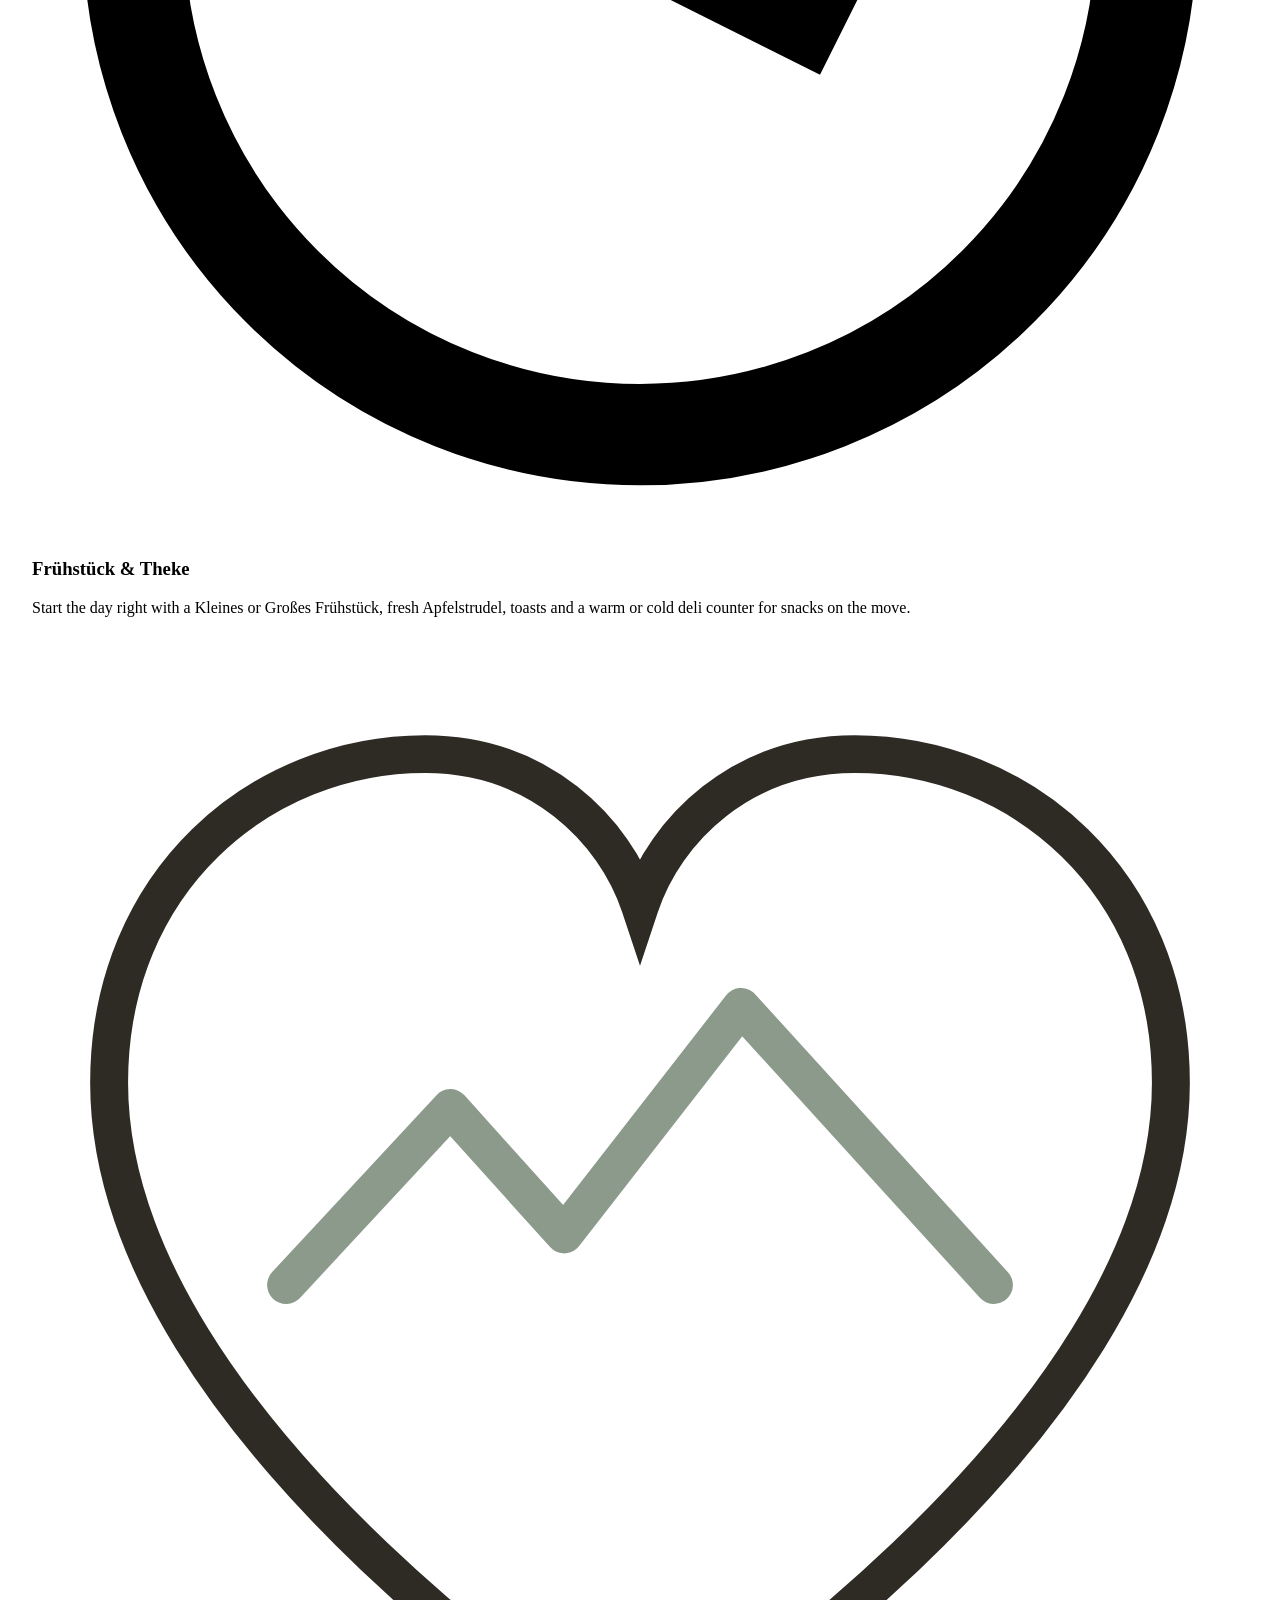
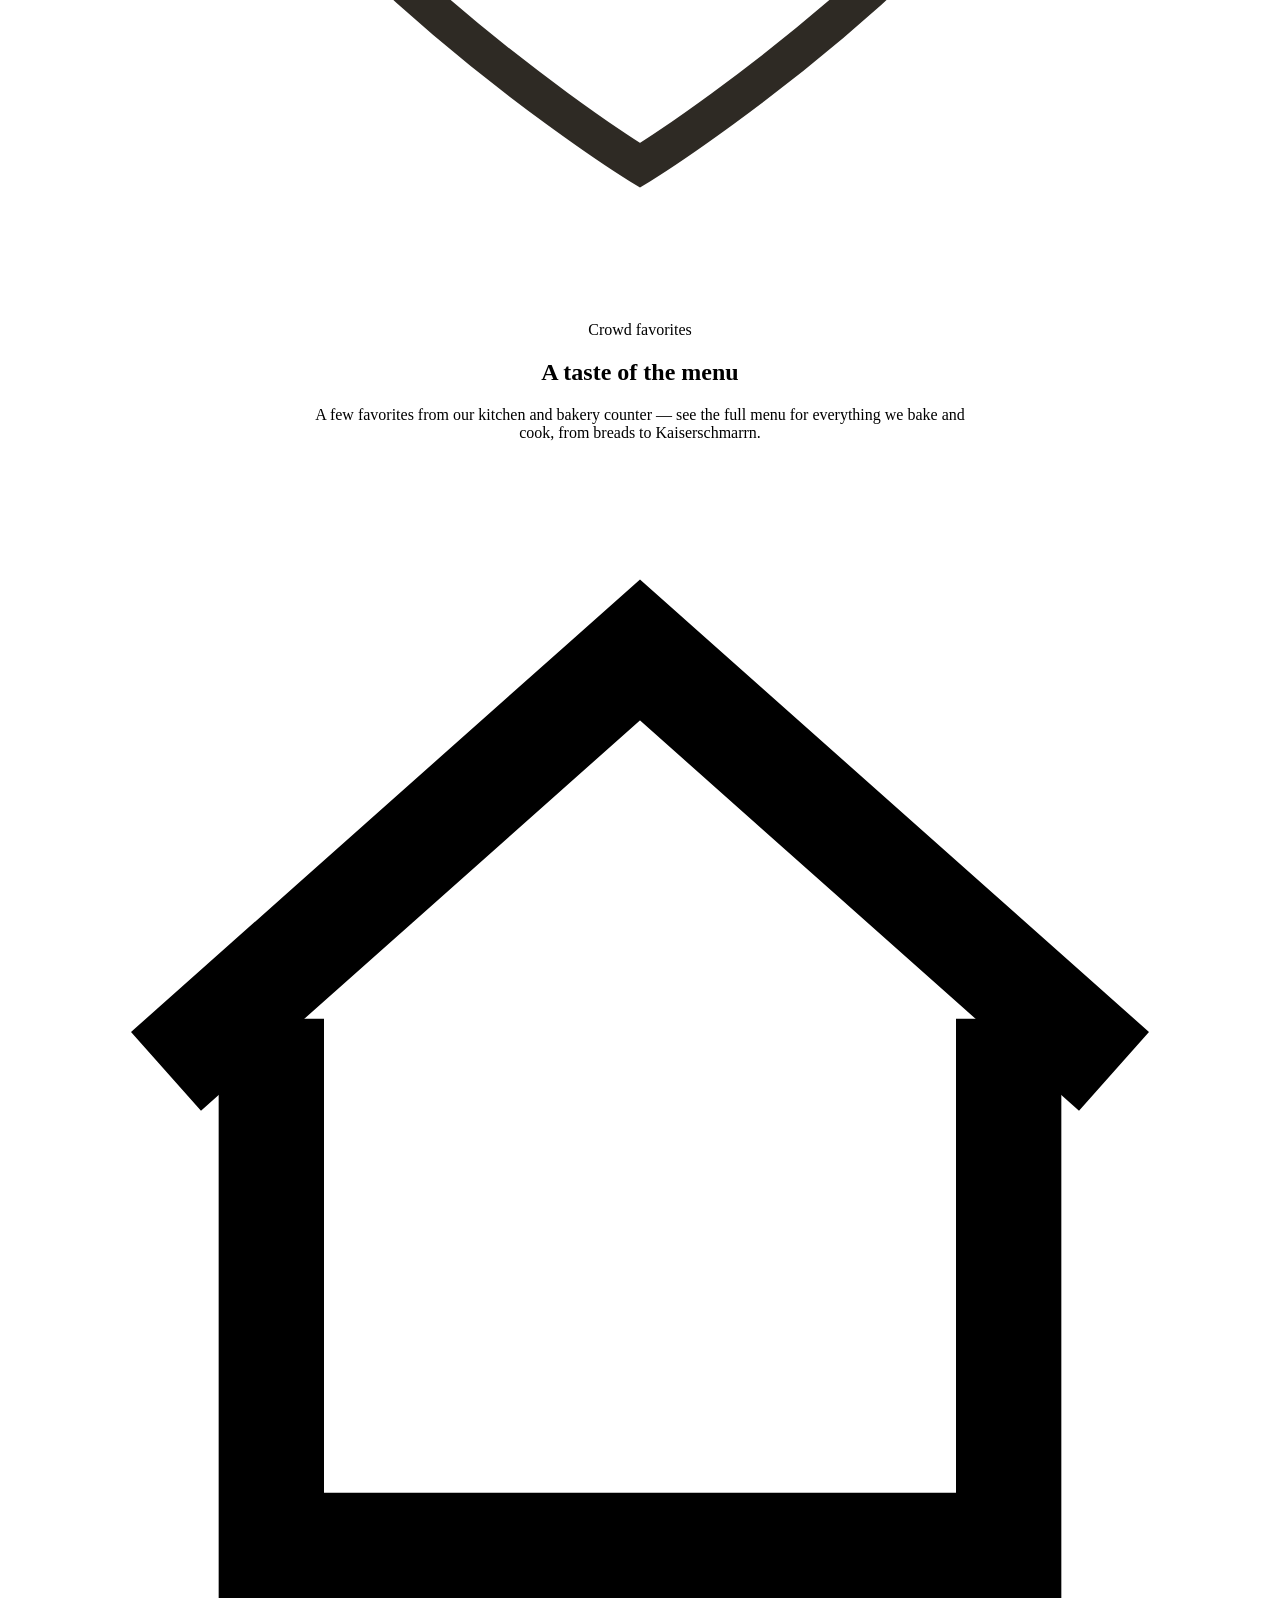
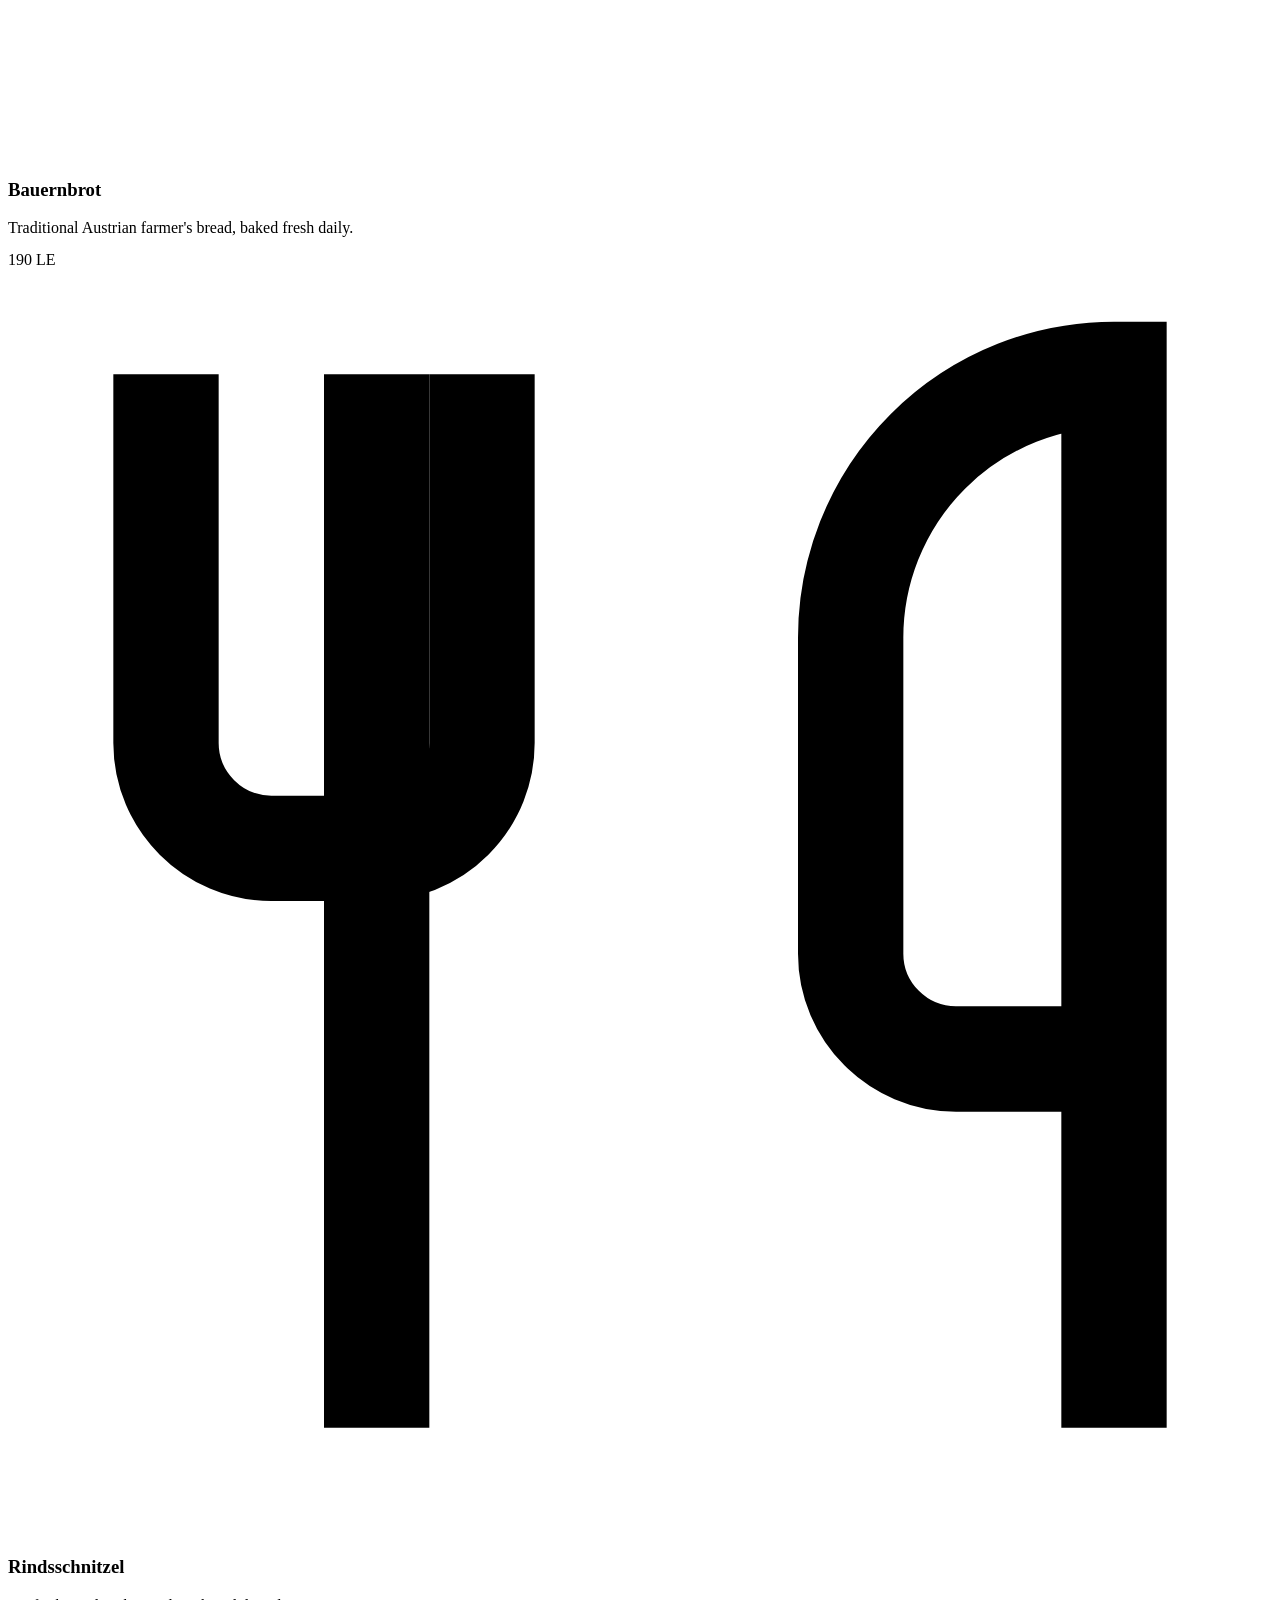
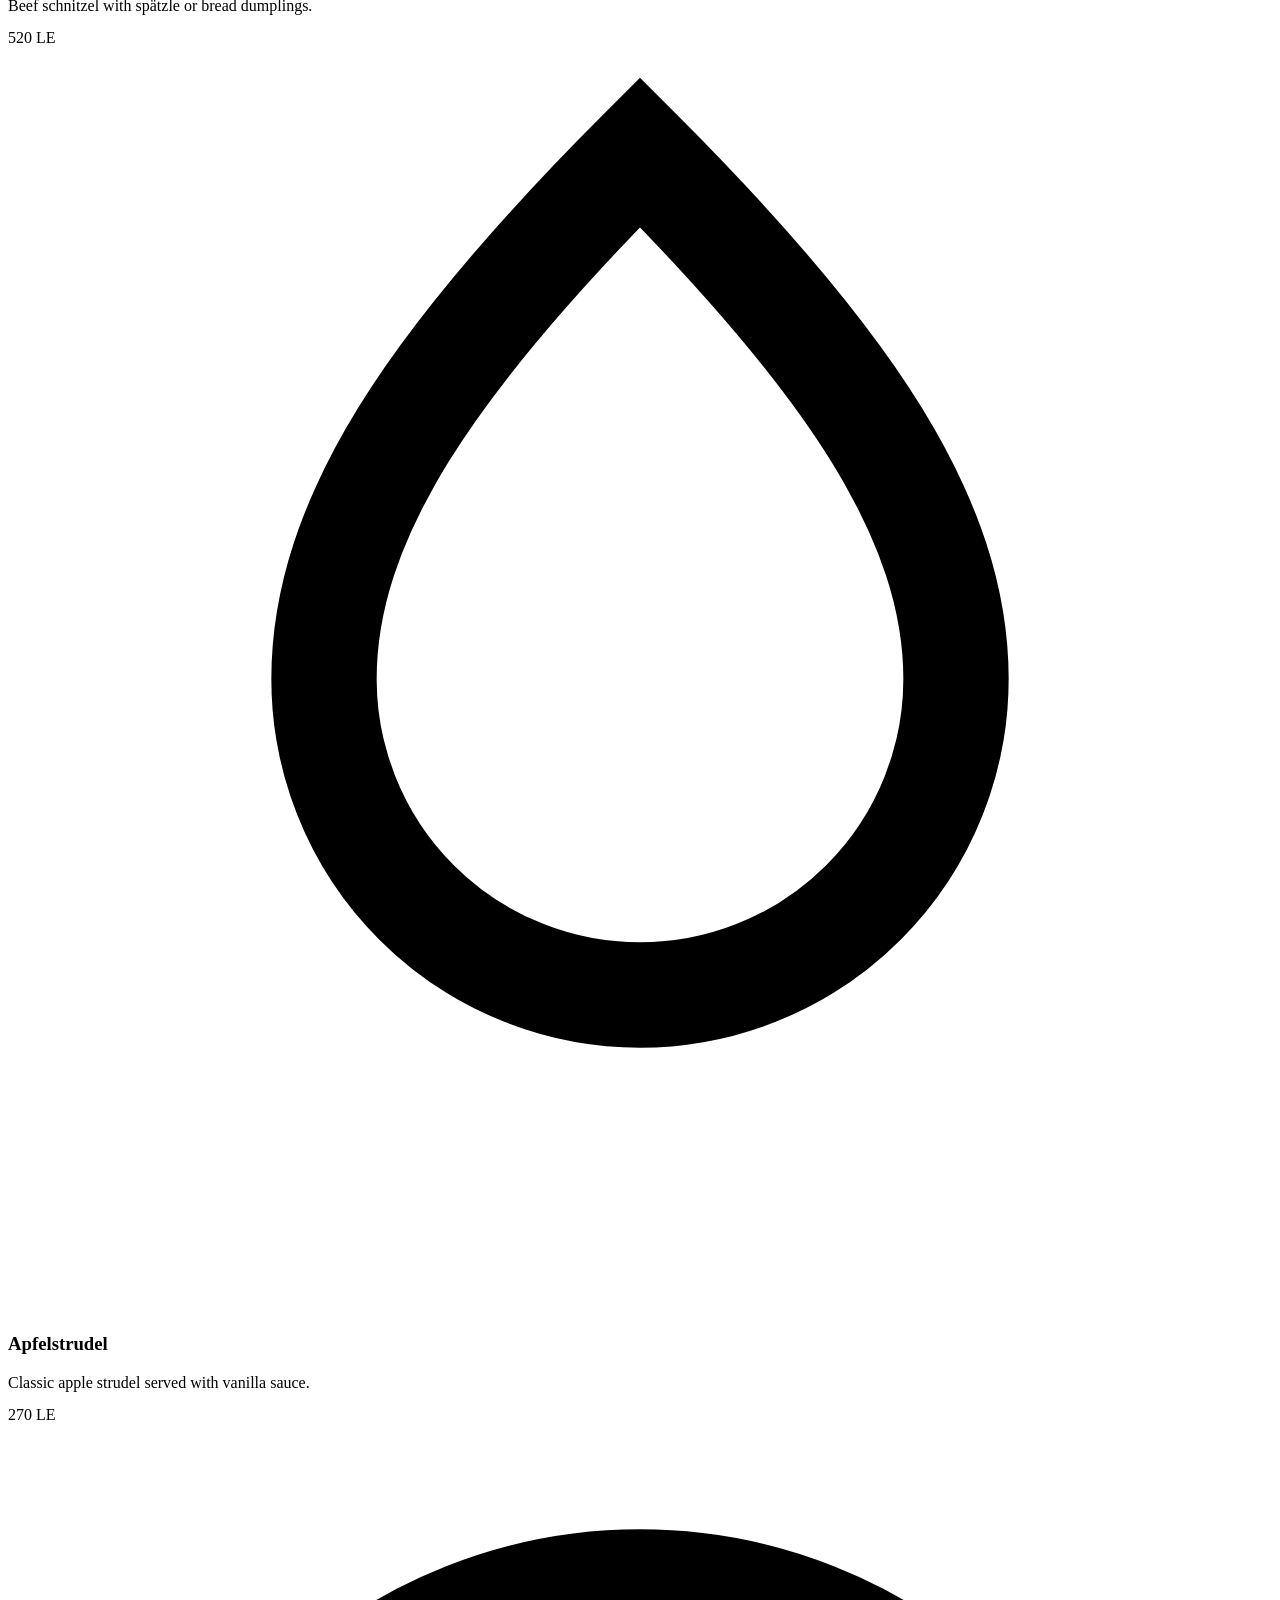
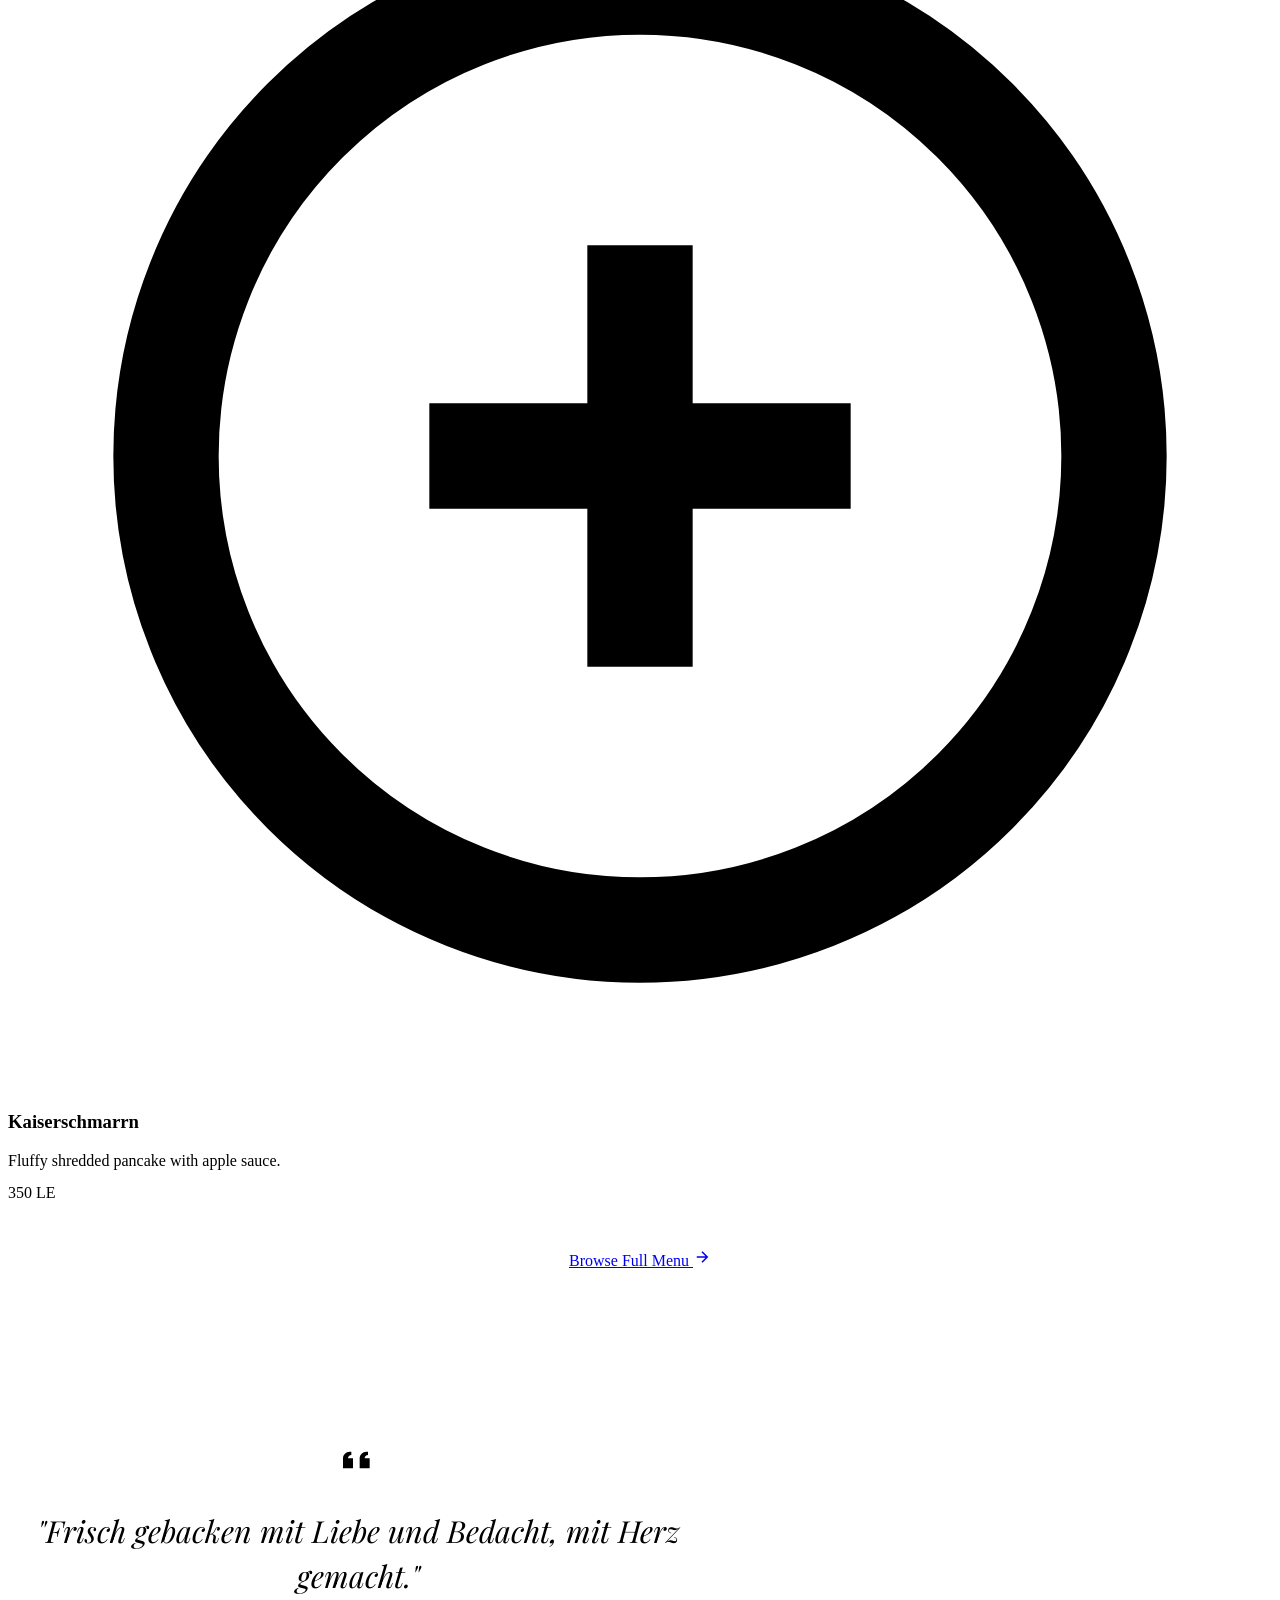
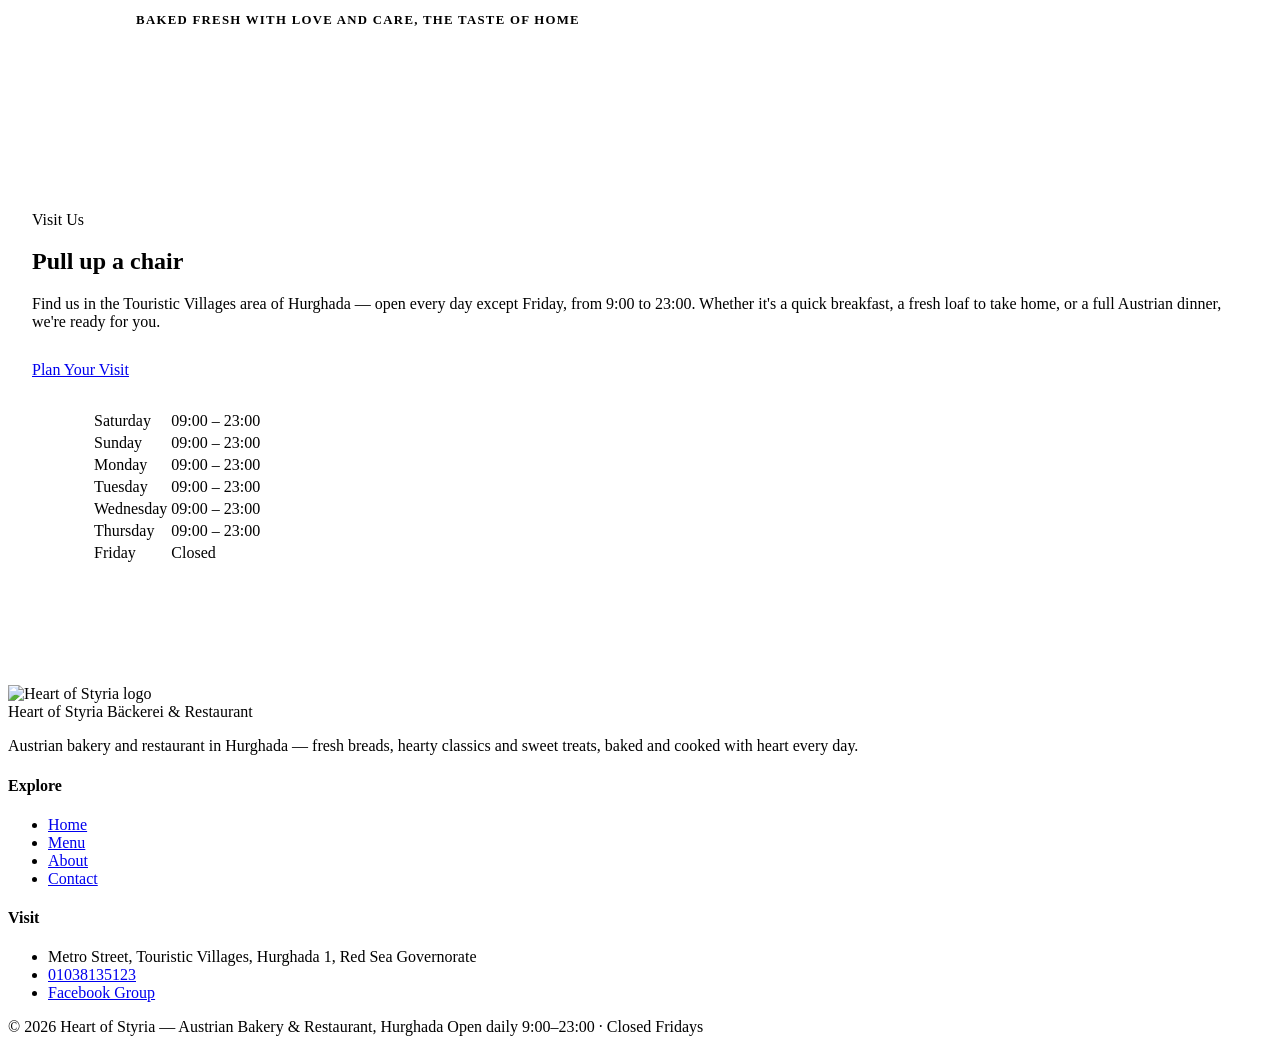
==== commit 1d49ce32: "Rename index(1).html to index.html" ====
--- a/index.html
+++ b/index.html
@@ -15,11 +15,7 @@
 <nav class="nav">
   <div class="nav-inner">
     <a href="index.html" class="brand">
-      <svg class="brand-emblem" viewBox="0 0 100 100" fill="none" xmlns="http://www.w3.org/2000/svg">
-        <path d="M50 88C50 88 8 62 8 34C8 18 20 8 33 8C42 8 48 14 50 20C52 14 58 8 67 8C80 8 92 18 92 34C92 62 50 88 50 88Z" stroke="#2E2A24" stroke-width="3"/>
-        <path d="M22 50L35 36L44 46L58 28L78 50" stroke="#8C9A8C" stroke-width="3" fill="none" stroke-linejoin="round" stroke-linecap="round"/>
-        <path d="M70 30 C70 30 76 24 84 26 C84 26 80 34 70 30Z" fill="#D9A441"/>
-      </svg>
+      <img class="brand-emblem" src="images/logo-square.jpeg" alt="Heart of Styria logo">
       <span class="brand-text">
         <span class="script-name">Heart of Styria</span>
         <span class="sub">Bäckerei &amp; Restaurant</span>
@@ -74,30 +70,9 @@
       </div>
     </div>
 
-    <!-- Animated emblem -->
+    <!-- Logo -->
     <div class="hero-art reveal is-visible">
-      <svg viewBox="0 0 400 400" fill="none" xmlns="http://www.w3.org/2000/svg">
-        <!-- heart outline -->
-        <path class="emblem-path" d="M200 350C200 350 40 250 40 140C40 80 85 40 135 40C172 40 195 65 200 90C205 65 228 40 265 40C315 40 360 80 360 140C360 250 200 350 200 350Z"
-              stroke="#2E2A24" stroke-width="6" fill="none" stroke-linecap="round"/>
-        <!-- mountains -->
-        <g class="emblem-fade floaty">
-          <path d="M90 200L150 120L185 165L240 90L320 200" stroke="#8C9A8C" stroke-width="6" fill="none" stroke-linejoin="round" stroke-linecap="round"/>
-          <path d="M90 200L150 120L185 165L240 90L320 200" stroke="#5C7A5C" stroke-width="2" fill="none" stroke-linejoin="round" stroke-linecap="round" opacity="0.4"/>
-        </g>
-        <!-- sun/wheat accent -->
-        <g class="emblem-fade floaty delay1">
-          <circle cx="290" cy="120" r="22" fill="#D9A441" opacity="0.85"/>
-          <path d="M290 90 L290 70 M290 150 L290 170 M260 120 L240 120 M320 120 L340 120 M268 98 L254 84 M312 98 L326 84 M268 142 L254 156 M312 142 L326 156"
-                stroke="#D9A441" stroke-width="4" stroke-linecap="round"/>
-        </g>
-        <!-- house / village -->
-        <g class="emblem-fade floaty delay2">
-          <rect x="170" y="230" width="60" height="40" rx="2" fill="#FBF6EC" stroke="#2E2A24" stroke-width="3"/>
-          <path d="M165 230L200 205L235 230" stroke="#2E2A24" stroke-width="4" fill="none" stroke-linejoin="round" stroke-linecap="round"/>
-          <rect x="192" y="245" width="16" height="25" fill="#8C5E3C"/>
-        </g>
-      </svg>
+      <img class="hero-logo" src="images/logo.jpeg" alt="Heart of Styria — Austrian Bakery and Restaurant logo">
     </div>
   </div>
 </header>
@@ -271,10 +246,7 @@
   <div class="wrap">
     <div class="footer-grid">
       <div>
-        <svg class="footer-emblem" viewBox="0 0 100 100" fill="none" xmlns="http://www.w3.org/2000/svg">
-          <path d="M50 88C50 88 8 62 8 34C8 18 20 8 33 8C42 8 48 14 50 20C52 14 58 8 67 8C80 8 92 18 92 34C92 62 50 88 50 88Z" stroke="#D9A441" stroke-width="3"/>
-          <path d="M22 50L35 36L44 46L58 28L78 50" stroke="#cfc6b6" stroke-width="3" fill="none" stroke-linejoin="round" stroke-linecap="round"/>
-        </svg>
+        <img class="footer-emblem" src="images/logo-square.jpeg" alt="Heart of Styria logo">
         <div class="brand-text" style="margin-bottom:14px;">
           <span class="script-name">Heart of Styria</span>
           <span class="sub">Bäckerei &amp; Restaurant</span>
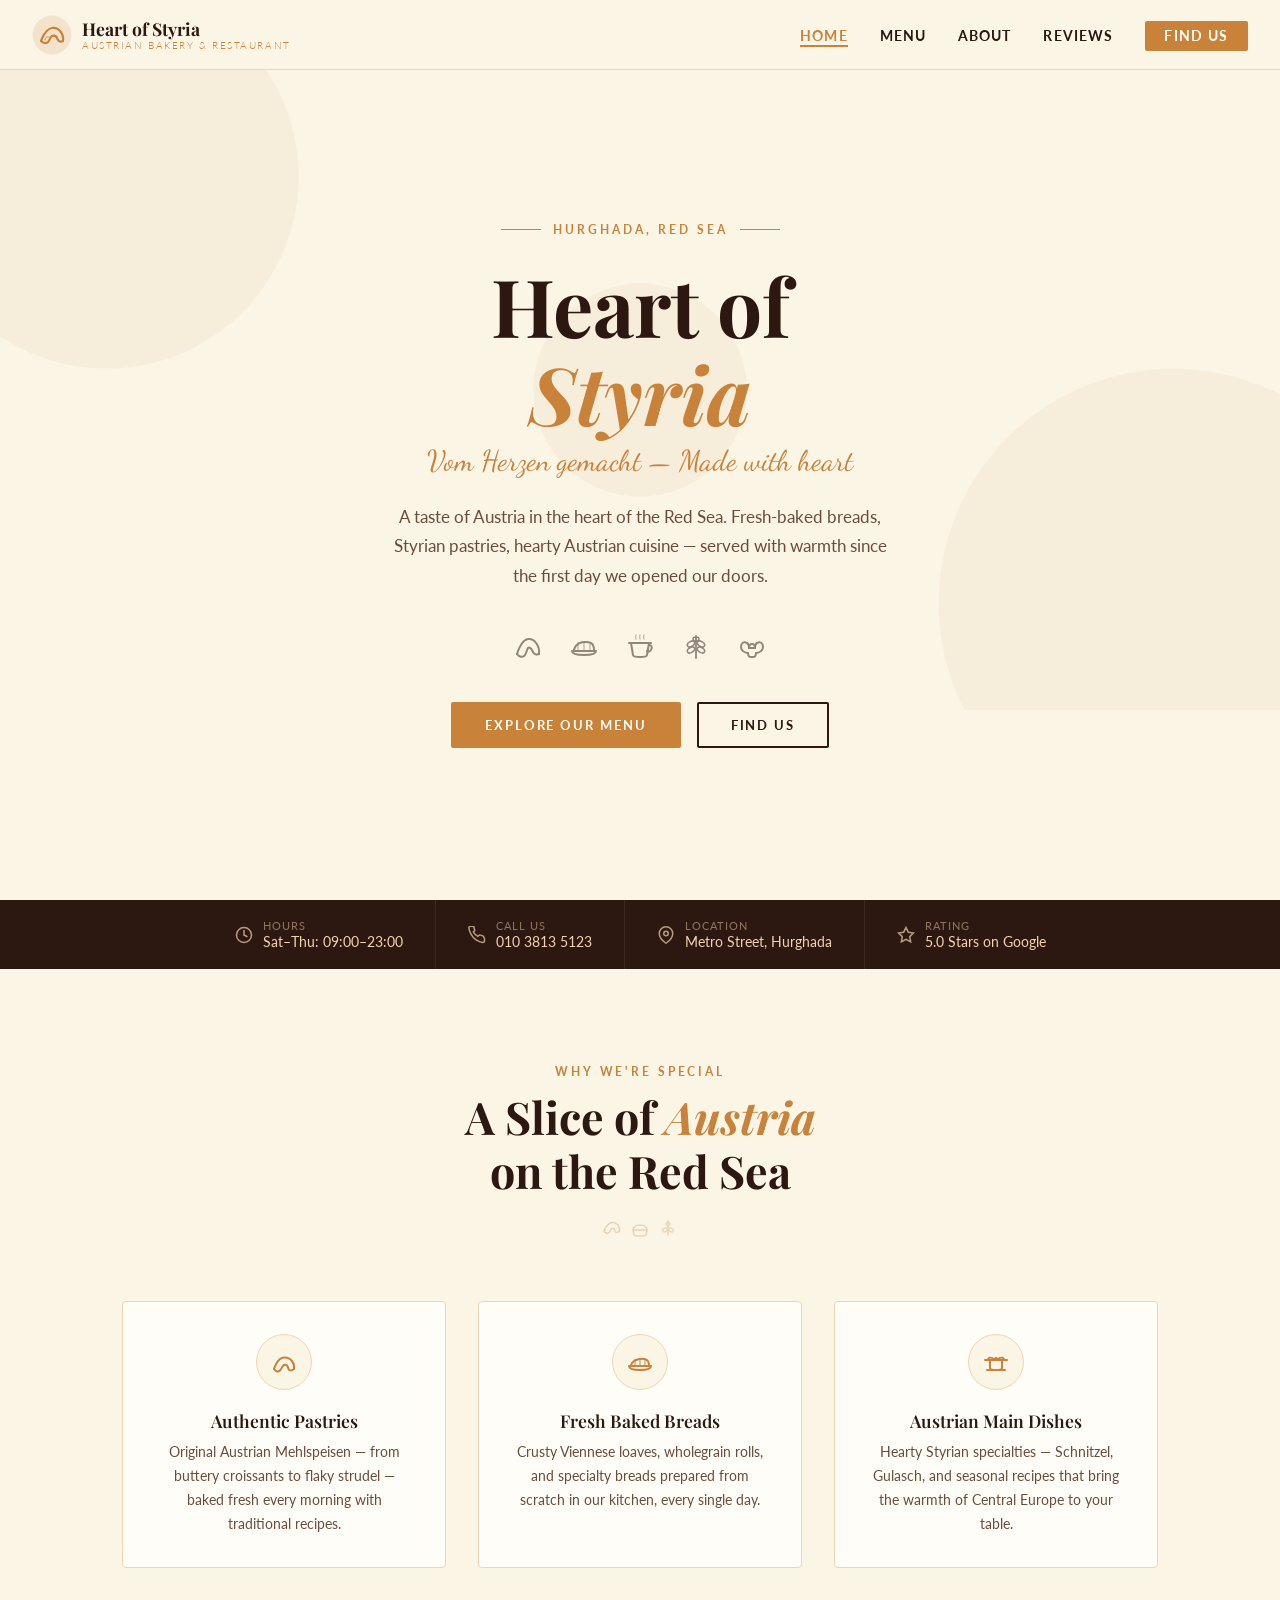
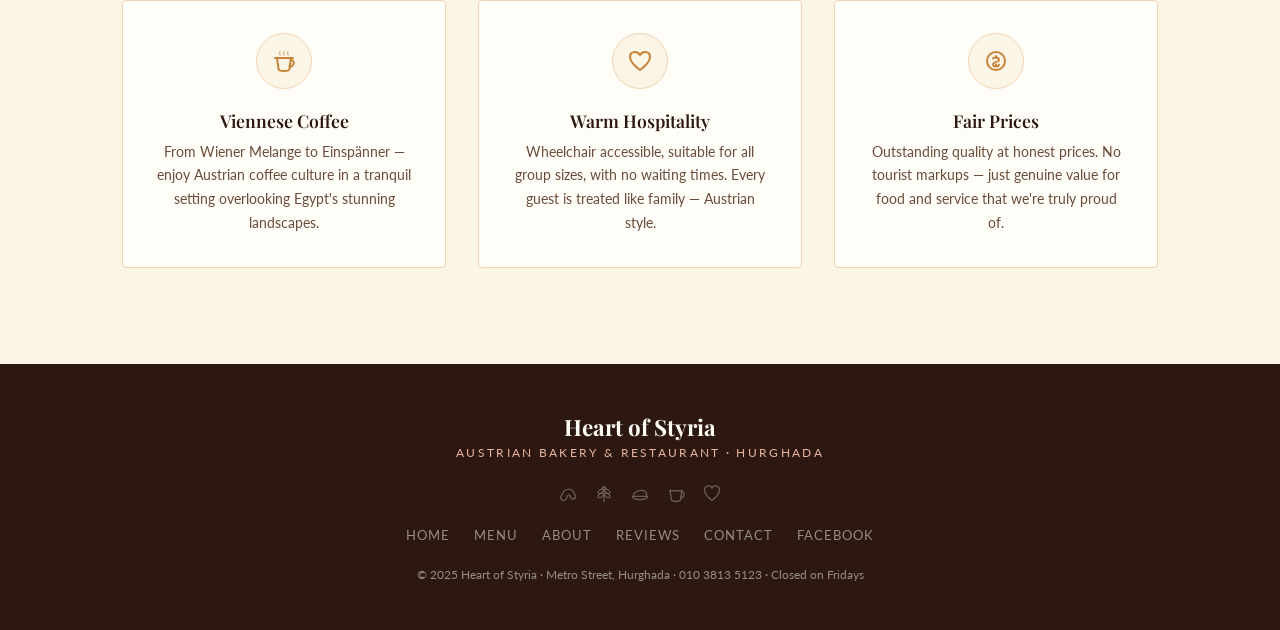
==== commit 7b37db3e: "Rename index(2).html to index.html" ====
--- a/index.html
+++ b/index.html
@@ -1,284 +1,1532 @@
 <!DOCTYPE html>
 <html lang="en">
 <head>
-<meta charset="UTF-8">
-<meta name="viewport" content="width=device-width, initial-scale=1.0">
-<title>Bäckerei – Heart of Styria | Austrian Bakery &amp; Restaurant, Hurghada</title>
-<link rel="preconnect" href="https://fonts.googleapis.com">
-<link rel="preconnect" href="https://fonts.gstatic.com" crossorigin>
-<link href="https://fonts.googleapis.com/css2?family=Playfair+Display:ital,wght@0,500;0,700;0,800;1,500;1,600&family=Nunito+Sans:wght@400;600;700;800;900&display=swap" rel="stylesheet">
-<link rel="stylesheet" href="style.css">
+<meta charset="UTF-8"/>
+<meta name="viewport" content="width=device-width, initial-scale=1.0"/>
+<title>Heart of Styria – Austrian Bakery & Restaurant, Hurghada</title>
+<link href="https://fonts.googleapis.com/css2?family=Playfair+Display:ital,wght@0,400;0,600;0,700;1,400;1,600&family=Lato:wght@300;400;700&family=Dancing+Script:wght@600&display=swap" rel="stylesheet"/>
+<style>
+  :root {
+    --cream: #FBF5E6;
+    --espresso: #2C1810;
+    --amber: #C8823A;
+    --rose: #E8B4A0;
+    --sage: #8B9E7A;
+    --warm-white: #FFFDF7;
+    --light-amber: #F2D4B0;
+    --dark-amber: #9E5F1E;
+  }
+
+  *, *::before, *::after { box-sizing: border-box; margin: 0; padding: 0; }
+
+  html { scroll-behavior: smooth; }
+
+  body {
+    font-family: 'Lato', sans-serif;
+    background: var(--cream);
+    color: var(--espresso);
+    overflow-x: hidden;
+  }
+
+  /* ===================== NAV ===================== */
+  nav {
+    position: fixed; top: 0; left: 0; right: 0; z-index: 100;
+    background: rgba(251,245,230,0.97);
+    backdrop-filter: blur(8px);
+    border-bottom: 1px solid var(--light-amber);
+    padding: 0 2rem;
+    display: flex; align-items: center; justify-content: space-between;
+    height: 70px;
+  }
+
+  .nav-logo {
+    display: flex; align-items: center; gap: 10px;
+    text-decoration: none;
+  }
+  .nav-logo-icon { width: 40px; height: 40px; }
+  .nav-logo-text {
+    font-family: 'Playfair Display', serif;
+    font-size: 1.1rem;
+    font-weight: 700;
+    color: var(--espresso);
+    line-height: 1.2;
+  }
+  .nav-logo-text span {
+    display: block;
+    font-size: 0.65rem;
+    font-family: 'Lato', sans-serif;
+    font-weight: 300;
+    letter-spacing: 0.15em;
+    color: var(--amber);
+    text-transform: uppercase;
+  }
+
+  .nav-links {
+    display: flex; gap: 2rem; list-style: none;
+  }
+  .nav-links a {
+    text-decoration: none;
+    font-size: 0.85rem;
+    letter-spacing: 0.08em;
+    text-transform: uppercase;
+    color: var(--espresso);
+    font-weight: 700;
+    position: relative;
+    padding-bottom: 3px;
+    transition: color 0.2s;
+  }
+  .nav-links a::after {
+    content: '';
+    position: absolute; bottom: 0; left: 0; right: 0;
+    height: 2px; background: var(--amber);
+    transform: scaleX(0); transition: transform 0.2s;
+  }
+  .nav-links a:hover, .nav-links a.active { color: var(--amber); }
+  .nav-links a:hover::after, .nav-links a.active::after { transform: scaleX(1); }
+
+  .nav-cta {
+    background: var(--amber);
+    color: var(--warm-white) !important;
+    padding: 0.45rem 1.2rem !important;
+    border-radius: 2px;
+    letter-spacing: 0.1em !important;
+  }
+  .nav-cta::after { display: none !important; }
+  .nav-cta:hover { background: var(--dark-amber); color: var(--warm-white) !important; }
+
+  .hamburger {
+    display: none;
+    flex-direction: column; gap: 5px; cursor: pointer;
+    background: none; border: none; padding: 4px;
+  }
+  .hamburger span {
+    width: 24px; height: 2px; background: var(--espresso); display: block;
+    transition: all 0.3s;
+  }
+
+  /* ===================== PAGES ===================== */
+  .page { display: none; padding-top: 70px; min-height: 100vh; }
+  .page.active { display: block; }
+
+  /* ===================== HOME ===================== */
+  .hero {
+    min-height: calc(100vh - 70px);
+    display: flex; align-items: center; justify-content: center;
+    position: relative;
+    background: var(--cream);
+    overflow: hidden;
+    padding: 4rem 2rem;
+  }
+
+  .hero-bg-decor {
+    position: absolute; inset: 0;
+    pointer-events: none;
+    opacity: 0.06;
+  }
+
+  .hero-content {
+    text-align: center; max-width: 700px; position: relative; z-index: 2;
+  }
+
+  .hero-eyebrow {
+    display: flex; align-items: center; justify-content: center; gap: 12px;
+    margin-bottom: 1.5rem;
+  }
+  .hero-eyebrow-line {
+    width: 40px; height: 1px; background: var(--amber);
+  }
+  .hero-eyebrow-text {
+    font-size: 0.75rem;
+    letter-spacing: 0.25em;
+    text-transform: uppercase;
+    color: var(--amber);
+    font-weight: 700;
+  }
+
+  .hero-title {
+    font-family: 'Playfair Display', serif;
+    font-size: clamp(2.8rem, 7vw, 5rem);
+    font-weight: 700;
+    line-height: 1.1;
+    color: var(--espresso);
+    margin-bottom: 0.4rem;
+  }
+  .hero-title em {
+    font-style: italic;
+    color: var(--amber);
+  }
+
+  .hero-subtitle {
+    font-family: 'Dancing Script', cursive;
+    font-size: clamp(1.3rem, 3vw, 1.8rem);
+    color: var(--amber);
+    margin-bottom: 1.5rem;
+  }
+
+  .hero-desc {
+    font-size: 1.05rem;
+    line-height: 1.75;
+    color: #6B4C3B;
+    max-width: 520px;
+    margin: 0 auto 2.5rem;
+  }
+
+  .hero-icons {
+    display: flex; justify-content: center; gap: 1.5rem; margin-bottom: 2.5rem;
+    opacity: 0.5;
+  }
+  .hero-icons svg { width: 32px; height: 32px; }
+
+  .btn {
+    display: inline-block;
+    padding: 0.8rem 2rem;
+    font-size: 0.8rem;
+    letter-spacing: 0.15em;
+    text-transform: uppercase;
+    font-weight: 700;
+    text-decoration: none;
+    border-radius: 2px;
+    cursor: pointer;
+    transition: all 0.2s;
+    border: 2px solid transparent;
+  }
+  .btn-primary {
+    background: var(--amber);
+    color: var(--warm-white);
+    border-color: var(--amber);
+  }
+  .btn-primary:hover {
+    background: var(--dark-amber);
+    border-color: var(--dark-amber);
+  }
+  .btn-outline {
+    background: transparent;
+    color: var(--espresso);
+    border-color: var(--espresso);
+  }
+  .btn-outline:hover {
+    background: var(--espresso);
+    color: var(--warm-white);
+  }
+
+  .hero-btns { display: flex; gap: 1rem; justify-content: center; flex-wrap: wrap; }
+
+  /* info strip */
+  .info-strip {
+    background: var(--espresso);
+    color: var(--light-amber);
+    display: flex; flex-wrap: wrap;
+    justify-content: center;
+    gap: 0; 
+  }
+  .info-strip-item {
+    display: flex; align-items: center; gap: 10px;
+    padding: 1.2rem 2rem;
+    border-right: 1px solid rgba(255,255,255,0.08);
+    font-size: 0.85rem;
+  }
+  .info-strip-item:last-child { border-right: none; }
+  .info-strip-item svg { width: 18px; height: 18px; opacity: 0.7; flex-shrink: 0; }
+
+  /* features */
+  .features {
+    padding: 6rem 2rem;
+    max-width: 1100px; margin: 0 auto;
+  }
+  .section-header { text-align: center; margin-bottom: 4rem; }
+  .section-eyebrow {
+    font-size: 0.72rem;
+    letter-spacing: 0.25em;
+    text-transform: uppercase;
+    color: var(--amber);
+    font-weight: 700;
+    margin-bottom: 0.75rem;
+  }
+  .section-title {
+    font-family: 'Playfair Display', serif;
+    font-size: clamp(1.8rem, 4vw, 2.8rem);
+    font-weight: 700;
+    color: var(--espresso);
+    line-height: 1.2;
+  }
+  .section-title em { font-style: italic; color: var(--amber); }
+
+  .divider-icon {
+    display: flex; justify-content: center; gap: 8px;
+    margin: 1.2rem 0;
+    opacity: 0.3;
+  }
+  .divider-icon svg { width: 20px; height: 20px; }
+
+  .features-grid {
+    display: grid;
+    grid-template-columns: repeat(auto-fit, minmax(240px, 1fr));
+    gap: 2rem;
+  }
+
+  .feature-card {
+    background: var(--warm-white);
+    border: 1px solid var(--light-amber);
+    padding: 2rem;
+    text-align: center;
+    border-radius: 4px;
+    transition: transform 0.2s, box-shadow 0.2s;
+  }
+  .feature-card:hover {
+    transform: translateY(-4px);
+    box-shadow: 0 12px 32px rgba(44,24,16,0.08);
+  }
+  .feature-card-icon {
+    width: 56px; height: 56px;
+    background: var(--cream);
+    border: 1px solid var(--light-amber);
+    border-radius: 50%;
+    display: flex; align-items: center; justify-content: center;
+    margin: 0 auto 1.2rem;
+  }
+  .feature-card-icon svg { width: 28px; height: 28px; }
+  .feature-card h3 {
+    font-family: 'Playfair Display', serif;
+    font-size: 1.1rem;
+    font-weight: 600;
+    margin-bottom: 0.5rem;
+  }
+  .feature-card p { font-size: 0.9rem; color: #6B4C3B; line-height: 1.65; }
+
+  /* ===================== MENU ===================== */
+  .menu-page { background: var(--cream); }
+  .menu-hero {
+    background: var(--espresso);
+    padding: 5rem 2rem 4rem;
+    text-align: center;
+    color: var(--warm-white);
+  }
+  .menu-hero .section-eyebrow { color: var(--rose); }
+  .menu-hero .section-title { color: var(--warm-white); }
+  .menu-hero .section-title em { color: var(--rose); }
+
+  .menu-content { max-width: 900px; margin: 0 auto; padding: 4rem 2rem; }
+
+  .menu-tabs {
+    display: flex; gap: 0.5rem; flex-wrap: wrap;
+    margin-bottom: 3rem;
+    border-bottom: 2px solid var(--light-amber);
+    padding-bottom: 0;
+  }
+  .menu-tab {
+    padding: 0.6rem 1.4rem;
+    font-size: 0.78rem;
+    letter-spacing: 0.1em;
+    text-transform: uppercase;
+    font-weight: 700;
+    cursor: pointer;
+    border: none; background: none;
+    color: #9B7B6A;
+    border-bottom: 2px solid transparent;
+    margin-bottom: -2px;
+    transition: all 0.2s;
+    display: flex; align-items: center; gap: 7px;
+  }
+  .menu-tab svg { width: 16px; height: 16px; }
+  .menu-tab.active { color: var(--amber); border-bottom-color: var(--amber); }
+  .menu-tab:hover { color: var(--amber); }
+
+  .menu-section { display: none; }
+  .menu-section.active { display: block; }
+
+  .menu-category-title {
+    font-family: 'Playfair Display', serif;
+    font-size: 1.5rem;
+    font-style: italic;
+    color: var(--espresso);
+    margin-bottom: 0.5rem;
+  }
+  .menu-category-desc {
+    font-size: 0.9rem; color: #9B7B6A;
+    margin-bottom: 2rem;
+  }
+  .menu-items { display: flex; flex-direction: column; gap: 0; }
+  .menu-item {
+    display: flex; align-items: flex-start;
+    gap: 1rem;
+    padding: 1.2rem 0;
+    border-bottom: 1px solid var(--light-amber);
+  }
+  .menu-item-icon {
+    width: 36px; height: 36px;
+    background: var(--light-amber);
+    border-radius: 50%;
+    display: flex; align-items: center; justify-content: center;
+    flex-shrink: 0; margin-top: 2px;
+  }
+  .menu-item-icon svg { width: 18px; height: 18px; }
+  .menu-item-info { flex: 1; }
+  .menu-item-name {
+    font-family: 'Playfair Display', serif;
+    font-weight: 600; font-size: 1rem;
+    margin-bottom: 0.2rem;
+  }
+  .menu-item-desc { font-size: 0.85rem; color: #9B7B6A; line-height: 1.5; }
+  .menu-item-tag {
+    display: inline-block;
+    font-size: 0.65rem;
+    letter-spacing: 0.08em;
+    text-transform: uppercase;
+    background: var(--cream);
+    color: var(--amber);
+    border: 1px solid var(--light-amber);
+    padding: 0.15rem 0.5rem;
+    border-radius: 2px;
+    margin-top: 0.3rem;
+  }
+
+  /* ===================== ABOUT ===================== */
+  .about-hero {
+    background: var(--light-amber);
+    padding: 5rem 2rem 4rem;
+    text-align: center;
+  }
+  .about-content {
+    max-width: 900px; margin: 0 auto; padding: 5rem 2rem;
+  }
+  .about-split {
+    display: grid;
+    grid-template-columns: 1fr 1fr;
+    gap: 4rem;
+    align-items: center;
+    margin-bottom: 5rem;
+  }
+  .about-text-block h3 {
+    font-family: 'Playfair Display', serif;
+    font-size: 1.6rem; font-weight: 600;
+    margin-bottom: 1rem; line-height: 1.3;
+  }
+  .about-text-block h3 em { font-style: italic; color: var(--amber); }
+  .about-text-block p {
+    font-size: 0.95rem; line-height: 1.8;
+    color: #5A3828; margin-bottom: 1rem;
+  }
+
+  .about-visual {
+    background: var(--espresso);
+    border-radius: 4px;
+    padding: 3rem 2rem;
+    text-align: center;
+    color: var(--warm-white);
+  }
+  .about-visual svg { width: 80px; height: 80px; opacity: 0.6; margin-bottom: 1rem; }
+  .about-visual-title {
+    font-family: 'Playfair Display', serif;
+    font-size: 1.2rem; font-style: italic;
+    color: var(--rose); margin-bottom: 0.5rem;
+  }
+  .about-visual-text { font-size: 0.85rem; color: rgba(255,255,255,0.6); line-height: 1.6; }
+
+  .about-flags {
+    display: flex; gap: 1.5rem; flex-wrap: wrap; margin: 2rem 0;
+  }
+  .about-flag {
+    display: flex; align-items: center; gap: 8px;
+    font-size: 0.85rem; font-weight: 700;
+    letter-spacing: 0.05em;
+  }
+
+  .values-grid {
+    display: grid;
+    grid-template-columns: repeat(auto-fit, minmax(200px, 1fr));
+    gap: 1.5rem;
+    margin-top: 3rem;
+  }
+  .value-card {
+    padding: 1.8rem 1.5rem;
+    border-top: 3px solid var(--amber);
+    background: var(--warm-white);
+  }
+  .value-card svg { width: 32px; height: 32px; margin-bottom: 1rem; }
+  .value-card h4 {
+    font-family: 'Playfair Display', serif;
+    font-size: 1rem; font-weight: 600;
+    margin-bottom: 0.5rem;
+  }
+  .value-card p { font-size: 0.85rem; color: #6B4C3B; line-height: 1.6; }
+
+  /* ===================== REVIEWS ===================== */
+  .reviews-hero {
+    background: var(--rose);
+    padding: 5rem 2rem 4rem;
+    text-align: center;
+  }
+  .reviews-hero .section-title { color: var(--espresso); }
+
+  .reviews-content { max-width: 900px; margin: 0 auto; padding: 5rem 2rem; }
+
+  .stars { color: var(--amber); font-size: 1.1rem; letter-spacing: 2px; margin-bottom: 0.5rem; }
+
+  .reviews-overall {
+    text-align: center;
+    padding: 3rem;
+    background: var(--espresso);
+    color: var(--warm-white);
+    margin-bottom: 4rem;
+    border-radius: 4px;
+  }
+  .reviews-overall-score {
+    font-family: 'Playfair Display', serif;
+    font-size: 5rem; font-weight: 700;
+    color: var(--amber);
+    line-height: 1;
+  }
+  .reviews-overall-text { font-size: 0.85rem; color: rgba(255,255,255,0.6); margin-top: 0.5rem; }
+
+  .reviews-grid {
+    display: grid; gap: 1.5rem;
+    grid-template-columns: repeat(auto-fit, minmax(280px, 1fr));
+  }
+
+  .review-card {
+    background: var(--warm-white);
+    border: 1px solid var(--light-amber);
+    padding: 2rem;
+    border-radius: 4px;
+    position: relative;
+  }
+  .review-card::before {
+    content: '\201C';
+    position: absolute; top: 0.5rem; right: 1.5rem;
+    font-family: 'Playfair Display', serif;
+    font-size: 5rem;
+    color: var(--light-amber);
+    line-height: 1;
+  }
+  .review-author {
+    display: flex; align-items: center; gap: 12px;
+    margin-bottom: 1rem;
+  }
+  .review-avatar {
+    width: 42px; height: 42px;
+    background: var(--amber);
+    border-radius: 50%;
+    display: flex; align-items: center; justify-content: center;
+    color: white; font-weight: 700;
+    font-size: 0.9rem; flex-shrink: 0;
+  }
+  .review-name { font-weight: 700; font-size: 0.9rem; }
+  .review-date { font-size: 0.75rem; color: #9B7B6A; }
+  .review-text { font-size: 0.9rem; line-height: 1.7; color: #5A3828; }
+
+  .review-attributes {
+    display: flex; gap: 1rem; flex-wrap: wrap; margin-top: 1rem;
+  }
+  .review-attribute {
+    font-size: 0.72rem;
+    text-transform: uppercase;
+    letter-spacing: 0.07em;
+    color: var(--sage);
+    font-weight: 700;
+    display: flex; align-items: center; gap: 4px;
+  }
+  .review-attribute::before { content: '✓'; }
+
+  /* ===================== CONTACT ===================== */
+  .contact-hero {
+    background: var(--sage);
+    padding: 5rem 2rem 4rem;
+    text-align: center;
+  }
+  .contact-hero .section-title { color: var(--warm-white); }
+  .contact-hero .section-eyebrow { color: var(--light-amber); }
+
+  .contact-content { max-width: 900px; margin: 0 auto; padding: 5rem 2rem; }
+
+  .contact-grid {
+    display: grid;
+    grid-template-columns: 1fr 1fr;
+    gap: 4rem;
+  }
+
+  .contact-info h3 {
+    font-family: 'Playfair Display', serif;
+    font-size: 1.5rem; font-weight: 600;
+    margin-bottom: 2rem;
+    color: var(--espresso);
+  }
+
+  .contact-detail {
+    display: flex; gap: 1rem; align-items: flex-start;
+    margin-bottom: 1.8rem;
+  }
+  .contact-detail-icon {
+    width: 40px; height: 40px;
+    background: var(--light-amber);
+    border-radius: 50%;
+    display: flex; align-items: center; justify-content: center;
+    flex-shrink: 0;
+  }
+  .contact-detail-icon svg { width: 18px; height: 18px; }
+  .contact-detail-label {
+    font-size: 0.72rem;
+    letter-spacing: 0.1em;
+    text-transform: uppercase;
+    color: var(--amber);
+    font-weight: 700;
+    margin-bottom: 0.3rem;
+  }
+  .contact-detail-text { font-size: 0.95rem; color: var(--espresso); line-height: 1.6; }
+  .contact-detail-text a { color: var(--espresso); text-decoration: none; }
+  .contact-detail-text a:hover { color: var(--amber); }
+
+  .hours-table { width: 100%; border-collapse: collapse; margin-top: 0.5rem; }
+  .hours-table tr:last-child td { padding-bottom: 0; }
+  .hours-table td { padding: 0.25rem 0; font-size: 0.9rem; }
+  .hours-table td:first-child { font-weight: 700; color: var(--espresso); }
+  .hours-table td:last-child { color: #9B7B6A; text-align: right; }
+  .hours-table tr.closed td { color: #C0392B !important; }
+
+  .contact-map-card {
+    background: var(--espresso);
+    border-radius: 4px;
+    padding: 2.5rem;
+    color: var(--warm-white);
+    display: flex; flex-direction: column; justify-content: space-between;
+    min-height: 400px;
+  }
+  .map-top { flex: 1; }
+  .map-icon {
+    width: 70px; height: 70px;
+    margin: 0 auto 1.5rem;
+    opacity: 0.5;
+  }
+  .map-title {
+    font-family: 'Playfair Display', serif;
+    font-size: 1.3rem; font-style: italic;
+    color: var(--rose); margin-bottom: 0.8rem;
+    text-align: center;
+  }
+  .map-address {
+    font-size: 0.9rem; color: rgba(255,255,255,0.6);
+    text-align: center; line-height: 1.7;
+    margin-bottom: 2rem;
+  }
+  .map-actions { display: flex; flex-direction: column; gap: 0.8rem; }
+  .map-btn {
+    display: flex; align-items: center; justify-content: center; gap: 8px;
+    padding: 0.75rem;
+    border: 1px solid rgba(255,255,255,0.2);
+    border-radius: 2px;
+    color: var(--warm-white);
+    text-decoration: none;
+    font-size: 0.8rem;
+    letter-spacing: 0.1em;
+    text-transform: uppercase;
+    font-weight: 700;
+    transition: all 0.2s;
+  }
+  .map-btn:hover { background: rgba(255,255,255,0.08); }
+  .map-btn.primary-btn {
+    background: var(--amber); border-color: var(--amber);
+  }
+  .map-btn.primary-btn:hover { background: var(--dark-amber); }
+  .map-btn svg { width: 16px; height: 16px; }
+
+  /* ===================== FOOTER ===================== */
+  footer {
+    background: var(--espresso);
+    color: rgba(255,255,255,0.5);
+    padding: 3rem 2rem;
+    text-align: center;
+  }
+  .footer-logo {
+    font-family: 'Playfair Display', serif;
+    font-size: 1.4rem; font-weight: 700;
+    color: var(--warm-white);
+    margin-bottom: 0.3rem;
+  }
+  .footer-sub {
+    font-size: 0.72rem; letter-spacing: 0.2em;
+    text-transform: uppercase; color: var(--rose);
+    margin-bottom: 1.5rem;
+  }
+  .footer-icons {
+    display: flex; justify-content: center; gap: 1rem;
+    margin-bottom: 1.5rem; opacity: 0.3;
+  }
+  .footer-icons svg { width: 20px; height: 20px; }
+  .footer-links {
+    display: flex; justify-content: center; gap: 1.5rem;
+    flex-wrap: wrap; margin-bottom: 1.5rem;
+  }
+  .footer-links a {
+    color: rgba(255,255,255,0.5);
+    text-decoration: none;
+    font-size: 0.8rem;
+    letter-spacing: 0.08em;
+    text-transform: uppercase;
+    transition: color 0.2s;
+  }
+  .footer-links a:hover { color: var(--amber); }
+  .footer-copy { font-size: 0.78rem; }
+
+  /* ===================== MOBILE ===================== */
+  @media (max-width: 768px) {
+    .nav-links { display: none; flex-direction: column; gap: 0; }
+    .nav-links.open {
+      display: flex;
+      position: fixed; top: 70px; left: 0; right: 0;
+      background: var(--cream);
+      border-bottom: 1px solid var(--light-amber);
+      padding: 1rem 0;
+    }
+    .nav-links a {
+      display: block;
+      padding: 0.9rem 2rem;
+      border-bottom: 1px solid var(--light-amber);
+    }
+    .nav-links a::after { display: none; }
+    .hamburger { display: flex; }
+    .about-split, .contact-grid { grid-template-columns: 1fr; gap: 2rem; }
+    .info-strip-item { flex: 1 1 50%; border-right: none; border-bottom: 1px solid rgba(255,255,255,0.08); }
+    .hero-title { font-size: 2.4rem; }
+  }
+</style>
 </head>
 <body>
 
-<!-- ===================== NAV ===================== -->
-<nav class="nav">
-  <div class="nav-inner">
-    <a href="index.html" class="brand">
-      <img class="brand-emblem" src="images/logo-square.jpeg" alt="Heart of Styria logo">
-      <span class="brand-text">
-        <span class="script-name">Heart of Styria</span>
-        <span class="sub">Bäckerei &amp; Restaurant</span>
-      </span>
-    </a>
-    <button class="nav-toggle" aria-label="Toggle navigation"><span></span><span></span><span></span></button>
-    <div class="nav-links">
-      <a href="index.html" class="active">Home</a>
-      <a href="menu.html">Menu</a>
-      <a href="about.html">About</a>
-      <a href="contact.html">Contact</a>
-      <a href="contact.html#location" class="nav-cta">Find Us</a>
+<!-- NAV -->
+<nav id="main-nav">
+  <a class="nav-logo" href="#" onclick="showPage('home')">
+    <svg class="nav-logo-icon" viewBox="0 0 40 40" fill="none" xmlns="http://www.w3.org/2000/svg">
+      <!-- Croissant logo -->
+      <circle cx="20" cy="20" r="19" fill="#C8823A" opacity="0.15" stroke="#C8823A" stroke-width="1"/>
+      <path d="M9 26 C9 26, 13 14, 20 13 C27 12, 32 19, 31 26" stroke="#C8823A" stroke-width="2.2" stroke-linecap="round" fill="none"/>
+      <path d="M9 26 C11 28, 14 29, 16 27 C18 25, 18 22, 20 21 C22 20, 24 21, 25 23 C26 25, 27 28, 31 26" stroke="#C8823A" stroke-width="2.2" stroke-linecap="round" fill="none"/>
+      <path d="M13 25 C13.5 23, 15 21, 17 22" stroke="#C8823A" stroke-width="1.2" stroke-linecap="round" fill="none" opacity="0.6"/>
+      <path d="M21 21 C22 20, 24 20.5, 25.5 22" stroke="#C8823A" stroke-width="1.2" stroke-linecap="round" fill="none" opacity="0.6"/>
+    </svg>
+    <div class="nav-logo-text">
+      Heart of Styria
+      <span>Austrian Bakery & Restaurant</span>
+    </div>
+  </a>
+
+  <ul class="nav-links" id="nav-links">
+    <li><a href="#" onclick="showPage('home')" class="active" data-page="home">Home</a></li>
+    <li><a href="#" onclick="showPage('menu')" data-page="menu">Menu</a></li>
+    <li><a href="#" onclick="showPage('about')" data-page="about">About</a></li>
+    <li><a href="#" onclick="showPage('reviews')" data-page="reviews">Reviews</a></li>
+    <li><a href="#" onclick="showPage('contact')" class="nav-cta" data-page="contact">Find Us</a></li>
+  </ul>
+
+  <button class="hamburger" id="hamburger" onclick="toggleMenu()" aria-label="Menu">
+    <span></span><span></span><span></span>
+  </button>
+</nav>
+
+<!-- ===== HOME PAGE ===== -->
+<div class="page active" id="page-home">
+
+  <section class="hero">
+    <!-- Background decoration -->
+    <svg class="hero-bg-decor" viewBox="0 0 1200 600" xmlns="http://www.w3.org/2000/svg">
+      <circle cx="100" cy="100" r="180" fill="#C8823A"/>
+      <circle cx="1100" cy="500" r="220" fill="#C8823A"/>
+      <circle cx="600" cy="300" r="100" fill="#C8823A"/>
+    </svg>
+
+    <div class="hero-content">
+      <div class="hero-eyebrow">
+        <div class="hero-eyebrow-line"></div>
+        <span class="hero-eyebrow-text">Hurghada, Red Sea</span>
+        <div class="hero-eyebrow-line"></div>
+      </div>
+
+      <h1 class="hero-title">Heart of<br><em>Styria</em></h1>
+      <p class="hero-subtitle">Vom Herzen gemacht — Made with heart</p>
+      <p class="hero-desc">A taste of Austria in the heart of the Red Sea. Fresh-baked breads, Styrian pastries, hearty Austrian cuisine — served with warmth since the first day we opened our doors.</p>
+
+      <div class="hero-icons">
+        <!-- Croissant -->
+        <svg viewBox="0 0 32 32" fill="none" xmlns="http://www.w3.org/2000/svg">
+          <path d="M5 24 C5 24, 9 10, 16 9 C23 8, 28 17, 27 24" stroke="#2C1810" stroke-width="2" stroke-linecap="round" fill="none"/>
+          <path d="M5 24 C7 27, 11 28, 13 25 C15 22, 15 19, 16 18 C17 17, 19 18, 20 20 C21 22, 22 26, 27 24" stroke="#2C1810" stroke-width="2" stroke-linecap="round" fill="none"/>
+        </svg>
+        <!-- Bread loaf -->
+        <svg viewBox="0 0 32 32" fill="none" xmlns="http://www.w3.org/2000/svg">
+          <path d="M6 21 C6 21, 6 13, 16 12 C26 11, 26 17, 26 21" stroke="#2C1810" stroke-width="2" stroke-linecap="round" fill="none"/>
+          <path d="M4 21 C4 23, 6 25, 16 25 C26 25, 28 23, 28 21 L4 21Z" stroke="#2C1810" stroke-width="2" stroke-linecap="round" stroke-linejoin="round" fill="none"/>
+          <path d="M10 21 L10 12.5M16 21 L16 12M22 21 L22 13" stroke="#2C1810" stroke-width="1.5" stroke-linecap="round" opacity="0.5"/>
+        </svg>
+        <!-- Coffee cup -->
+        <svg viewBox="0 0 32 32" fill="none" xmlns="http://www.w3.org/2000/svg">
+          <path d="M7 13 L9 25 C9 26, 10 27, 16 27 C22 27, 23 26, 23 25 L25 13Z" stroke="#2C1810" stroke-width="2" stroke-linecap="round" stroke-linejoin="round" fill="none"/>
+          <path d="M25 15 C27 15, 29 17, 27 20 C25 23, 23 21, 23 21" stroke="#2C1810" stroke-width="2" stroke-linecap="round" fill="none"/>
+          <path d="M12 9 C12 9, 11 7, 12 5M16 9 C16 9, 15 7, 16 5M20 9 C20 9, 19 7, 20 5" stroke="#2C1810" stroke-width="1.5" stroke-linecap="round" opacity="0.5"/>
+          <line x1="5" y1="13" x2="27" y2="13" stroke="#2C1810" stroke-width="2" stroke-linecap="round"/>
+        </svg>
+        <!-- Wheat -->
+        <svg viewBox="0 0 32 32" fill="none" xmlns="http://www.w3.org/2000/svg">
+          <line x1="16" y1="28" x2="16" y2="6" stroke="#2C1810" stroke-width="1.8" stroke-linecap="round"/>
+          <ellipse cx="11" cy="20" rx="4" ry="2.5" transform="rotate(-30 11 20)" stroke="#2C1810" stroke-width="1.5" fill="none"/>
+          <ellipse cx="21" cy="20" rx="4" ry="2.5" transform="rotate(30 21 20)" stroke="#2C1810" stroke-width="1.5" fill="none"/>
+          <ellipse cx="11" cy="14" rx="4" ry="2.5" transform="rotate(-30 11 14)" stroke="#2C1810" stroke-width="1.5" fill="none"/>
+          <ellipse cx="21" cy="14" rx="4" ry="2.5" transform="rotate(30 21 14)" stroke="#2C1810" stroke-width="1.5" fill="none"/>
+          <ellipse cx="16" cy="9" rx="3" ry="2" stroke="#2C1810" stroke-width="1.5" fill="none"/>
+        </svg>
+        <!-- Pretzel -->
+        <svg viewBox="0 0 32 32" fill="none" xmlns="http://www.w3.org/2000/svg">
+          <path d="M12 23 C8 23, 5 20, 5 17 C5 13, 8 11, 11 13 C13 14, 13 16, 13 18 L19 18 C19 16, 19 14, 21 13 C24 11, 27 13, 27 17 C27 20, 24 23, 20 23" stroke="#2C1810" stroke-width="2" stroke-linecap="round" fill="none"/>
+          <path d="M12 23 C12 25, 13 27, 14 27 L18 27 C19 27, 20 25, 20 23" stroke="#2C1810" stroke-width="2" stroke-linecap="round" fill="none"/>
+          <path d="M13 18 C13 16, 14 14, 16 14 C18 14, 19 16, 19 18" stroke="#2C1810" stroke-width="2" stroke-linecap="round" fill="none"/>
+        </svg>
+      </div>
+
+      <div class="hero-btns">
+        <a class="btn btn-primary" href="#" onclick="showPage('menu')">Explore Our Menu</a>
+        <a class="btn btn-outline" href="#" onclick="showPage('contact')">Find Us</a>
+      </div>
+    </div>
+  </section>
+
+  <!-- Info Strip -->
+  <div class="info-strip">
+    <div class="info-strip-item">
+      <svg viewBox="0 0 24 24" fill="none" stroke="currentColor" stroke-width="2" stroke-linecap="round">
+        <circle cx="12" cy="12" r="10"/><polyline points="12 6 12 12 16 14"/>
+      </svg>
+      <div>
+        <div style="font-size:0.7rem;letter-spacing:0.1em;text-transform:uppercase;opacity:0.5;margin-bottom:2px">Hours</div>
+        Sat–Thu: 09:00–23:00
+      </div>
+    </div>
+    <div class="info-strip-item">
+      <svg viewBox="0 0 24 24" fill="none" stroke="currentColor" stroke-width="2" stroke-linecap="round">
+        <path d="M22 16.92v3a2 2 0 0 1-2.18 2 19.79 19.79 0 0 1-8.63-3.07A19.5 19.5 0 0 1 4.15 11 19.79 19.79 0 0 1 1.08 2.38 2 2 0 0 1 3.04.2h3a2 2 0 0 1 2 1.72c.127.96.361 1.903.7 2.81a2 2 0 0 1-.45 2.11L7.09 7.91a16 16 0 0 0 6 6l1.27-1.27a2 2 0 0 1 2.11-.45c.907.339 1.85.573 2.81.7A2 2 0 0 1 21 14.92z"/>
+      </svg>
+      <div>
+        <div style="font-size:0.7rem;letter-spacing:0.1em;text-transform:uppercase;opacity:0.5;margin-bottom:2px">Call us</div>
+        010 3813 5123
+      </div>
+    </div>
+    <div class="info-strip-item">
+      <svg viewBox="0 0 24 24" fill="none" stroke="currentColor" stroke-width="2" stroke-linecap="round">
+        <path d="M21 10c0 7-9 13-9 13s-9-6-9-13a9 9 0 0 1 18 0z"/><circle cx="12" cy="10" r="3"/>
+      </svg>
+      <div>
+        <div style="font-size:0.7rem;letter-spacing:0.1em;text-transform:uppercase;opacity:0.5;margin-bottom:2px">Location</div>
+        Metro Street, Hurghada
+      </div>
+    </div>
+    <div class="info-strip-item">
+      <svg viewBox="0 0 24 24" fill="none" stroke="currentColor" stroke-width="2" stroke-linecap="round">
+        <polygon points="12 2 15.09 8.26 22 9.27 17 14.14 18.18 21.02 12 17.77 5.82 21.02 7 14.14 2 9.27 8.91 8.26 12 2"/>
+      </svg>
+      <div>
+        <div style="font-size:0.7rem;letter-spacing:0.1em;text-transform:uppercase;opacity:0.5;margin-bottom:2px">Rating</div>
+        5.0 Stars on Google
+      </div>
     </div>
   </div>
-</nav>
-
-<!-- ===================== HERO ===================== -->
-<header class="hero">
-  <div class="wrap hero-grid">
-    <div class="reveal is-visible">
-      <span class="eyebrow">Austrian Bakery &amp; Restaurant · Hurghada</span>
-      <h1>
-        Fresh from the oven,
-        <span class="accent">made with heart.</span>
-      </h1>
-      <p class="lede">
-        Heart of Styria brings the warmth of an Austrian Bäckerei to the Red Sea —
-        hand-shaped breads, Brötchen and pastries baked daily, alongside hearty
-        Austrian classics like Schnitzel, Gulasch and Spätzle. Frisch gebacken
-        mit Liebe und Bedacht, mit Herz gemacht.
-      </p>
-      <div class="hero-ctas">
-        <a href="menu.html" class="btn btn-primary">
-          <svg width="18" height="18" viewBox="0 0 24 24" fill="none" stroke="currentColor" stroke-width="2"><path d="M4 19.5A2.5 2.5 0 0 1 6.5 17H20"/><path d="M6.5 2H20v20H6.5A2.5 2.5 0 0 1 4 19.5v-15A2.5 2.5 0 0 1 6.5 2z"/></svg>
-          View Full Menu
-        </a>
-        <a href="contact.html" class="btn btn-outline">
-          <svg width="18" height="18" viewBox="0 0 24 24" fill="none" stroke="currentColor" stroke-width="2"><path d="M21 10c0 7-9 13-9 13s-9-6-9-13a9 9 0 1 1 18 0z"/><circle cx="12" cy="10" r="3"/></svg>
-          Get Directions
-        </a>
-      </div>
-
-      <div class="hero-badges">
-        <span class="badge">
-          <svg viewBox="0 0 24 24" fill="none" stroke="currentColor" stroke-width="2"><circle cx="12" cy="12" r="10"/><path d="M12 6v6l4 2"/></svg>
-          Open daily · 9:00–23:00
-        </span>
-        <span class="badge">
-          <svg viewBox="0 0 24 24" fill="none" stroke="currentColor" stroke-width="2"><path d="M21 10c0 7-9 13-9 13s-9-6-9-13a9 9 0 1 1 18 0z"/><circle cx="12" cy="10" r="3"/></svg>
-          Touristic Villages, Hurghada
-        </span>
-      </div>
-    </div>
-
-    <!-- Logo -->
-    <div class="hero-art reveal is-visible">
-      <img class="hero-logo" src="images/logo.jpeg" alt="Heart of Styria — Austrian Bakery and Restaurant logo">
-    </div>
+
+  <!-- Features -->
+  <section class="features">
+    <div class="section-header">
+      <p class="section-eyebrow">Why We're Special</p>
+      <h2 class="section-title">A Slice of <em>Austria</em><br>on the Red Sea</h2>
+      <div class="divider-icon">
+        <svg viewBox="0 0 20 20" fill="none"><path d="M2 14 C2 14, 5 6, 10 5.5 C15 5, 18 10, 17.5 14" stroke="#C8823A" stroke-width="1.5" stroke-linecap="round"/><path d="M2 14 C3 16, 5.5 17, 7 15.5 C8.5 14, 8.5 12, 10 11.5 C11.5 11, 12.5 12, 13 13.5 C13.5 15, 14 17, 17.5 14" stroke="#C8823A" stroke-width="1.5" stroke-linecap="round"/></svg>
+        <svg viewBox="0 0 20 20" fill="none"><path d="M3 13 L4 18 C4 18.5, 5 19, 10 19 C15 19, 16 18.5, 16 18 L17 13Z" stroke="#C8823A" stroke-width="1.5" stroke-linecap="round" stroke-linejoin="round"/><path d="M3 13 C3 10, 6 8, 10 8 C14 8, 17 10, 17 13" stroke="#C8823A" stroke-width="1.5" stroke-linecap="round"/></svg>
+        <svg viewBox="0 0 20 20" fill="none"><line x1="10" y1="18" x2="10" y2="4" stroke="#C8823A" stroke-width="1.5" stroke-linecap="round"/><ellipse cx="7" cy="13" rx="2.5" ry="1.8" transform="rotate(-30 7 13)" stroke="#C8823A" stroke-width="1.2" fill="none"/><ellipse cx="13" cy="13" rx="2.5" ry="1.8" transform="rotate(30 13 13)" stroke="#C8823A" stroke-width="1.2" fill="none"/><ellipse cx="10" cy="7" rx="2" ry="1.5" stroke="#C8823A" stroke-width="1.2" fill="none"/></svg>
+      </div>
+    </div>
+
+    <div class="features-grid">
+      <div class="feature-card">
+        <div class="feature-card-icon">
+          <!-- Croissant -->
+          <svg viewBox="0 0 28 28" fill="none" xmlns="http://www.w3.org/2000/svg">
+            <path d="M4 21 C4 21, 7 10, 14 9.5 C21 9, 25 16, 24 21" stroke="#C8823A" stroke-width="2" stroke-linecap="round" fill="none"/>
+            <path d="M4 21 C5.5 23.5, 8 24.5, 10 22.5 C12 20.5, 12 18, 14 17 C16 16, 17.5 17.5, 18 19.5 C18.5 21.5, 19.5 24, 24 21" stroke="#C8823A" stroke-width="2" stroke-linecap="round" fill="none"/>
+          </svg>
+        </div>
+        <h3>Authentic Pastries</h3>
+        <p>Original Austrian Mehlspeisen — from buttery croissants to flaky strudel — baked fresh every morning with traditional recipes.</p>
+      </div>
+      <div class="feature-card">
+        <div class="feature-card-icon">
+          <!-- Bread loaf -->
+          <svg viewBox="0 0 28 28" fill="none" xmlns="http://www.w3.org/2000/svg">
+            <path d="M5 18 C5 18, 5 12, 14 11 C23 10, 23 15, 23 18" stroke="#C8823A" stroke-width="2" stroke-linecap="round" fill="none"/>
+            <path d="M3 18 C3 20, 5 22, 14 22 C23 22, 25 20, 25 18 L3 18Z" stroke="#C8823A" stroke-width="2" stroke-linecap="round" stroke-linejoin="round" fill="none"/>
+            <path d="M9 18 L9 11.5M14 18 L14 11M19 18 L19 12" stroke="#C8823A" stroke-width="1.5" stroke-linecap="round" opacity="0.6"/>
+          </svg>
+        </div>
+        <h3>Fresh Baked Breads</h3>
+        <p>Crusty Viennese loaves, wholegrain rolls, and specialty breads prepared from scratch in our kitchen, every single day.</p>
+      </div>
+      <div class="feature-card">
+        <div class="feature-card-icon">
+          <!-- Pot/main dishes -->
+          <svg viewBox="0 0 28 28" fill="none" xmlns="http://www.w3.org/2000/svg">
+            <path d="M8 12 L8 20 C8 21, 9 22, 14 22 C19 22, 20 21, 20 20 L20 12Z" stroke="#C8823A" stroke-width="2" stroke-linecap="round" stroke-linejoin="round" fill="none"/>
+            <path d="M6 12 L22 12" stroke="#C8823A" stroke-width="2" stroke-linecap="round"/>
+            <path d="M6 12 C6 10, 7.5 9, 10 10 C11 10.5, 11 11, 12 11C13 11, 13 10, 14 10 C15 10, 15 11, 16 11 C17 11, 17 10, 18 10 C20.5 9, 22 10, 22 12" stroke="#C8823A" stroke-width="1.8" stroke-linecap="round" fill="none"/>
+            <path d="M5 22 L23 22" stroke="#C8823A" stroke-width="2" stroke-linecap="round"/>
+            <path d="M5 12 L3 12M23 12 L25 12" stroke="#C8823A" stroke-width="2" stroke-linecap="round"/>
+          </svg>
+        </div>
+        <h3>Austrian Main Dishes</h3>
+        <p>Hearty Styrian specialties — Schnitzel, Gulasch, and seasonal recipes that bring the warmth of Central Europe to your table.</p>
+      </div>
+      <div class="feature-card">
+        <div class="feature-card-icon">
+          <!-- Coffee cup -->
+          <svg viewBox="0 0 28 28" fill="none" xmlns="http://www.w3.org/2000/svg">
+            <path d="M7 11 L8.5 22 C8.5 23, 10 24, 14 24 C18 24, 19.5 23, 19.5 22 L21 11Z" stroke="#C8823A" stroke-width="2" stroke-linecap="round" stroke-linejoin="round" fill="none"/>
+            <path d="M21 13 C23 13, 25 15, 23 18 C21 21, 19.5 19, 19.5 19" stroke="#C8823A" stroke-width="2" stroke-linecap="round" fill="none"/>
+            <path d="M10 8 C10 8, 9 6, 10 4.5M14 8 C14 8, 13 6, 14 4.5M18 8 C18 8, 17 6, 18 4.5" stroke="#C8823A" stroke-width="1.5" stroke-linecap="round" opacity="0.5"/>
+            <line x1="5" y1="11" x2="23" y2="11" stroke="#C8823A" stroke-width="2" stroke-linecap="round"/>
+          </svg>
+        </div>
+        <h3>Viennese Coffee</h3>
+        <p>From Wiener Melange to Einspänner — enjoy Austrian coffee culture in a tranquil setting overlooking Egypt's stunning landscapes.</p>
+      </div>
+      <div class="feature-card">
+        <div class="feature-card-icon">
+          <!-- Heart -->
+          <svg viewBox="0 0 28 28" fill="none" xmlns="http://www.w3.org/2000/svg">
+            <path d="M14 23 C14 23, 4 16, 4 10 C4 7, 6 5, 9 5 C11.5 5, 13 6.5, 14 8 C15 6.5, 16.5 5, 19 5 C22 5, 24 7, 24 10 C24 16, 14 23, 14 23Z" stroke="#C8823A" stroke-width="2" stroke-linecap="round" stroke-linejoin="round" fill="none"/>
+          </svg>
+        </div>
+        <h3>Warm Hospitality</h3>
+        <p>Wheelchair accessible, suitable for all group sizes, with no waiting times. Every guest is treated like family — Austrian style.</p>
+      </div>
+      <div class="feature-card">
+        <div class="feature-card-icon">
+          <!-- Coin/value -->
+          <svg viewBox="0 0 28 28" fill="none" xmlns="http://www.w3.org/2000/svg">
+            <circle cx="14" cy="14" r="9" stroke="#C8823A" stroke-width="2"/>
+            <path d="M14 9 L14 10.5M14 17.5 L14 19" stroke="#C8823A" stroke-width="2" stroke-linecap="round"/>
+            <path d="M11 11.5 C11 11.5, 11 10.5, 14 10.5 C17 10.5, 17 12, 17 13 C17 14, 16 14.5, 14 15 C12 15.5, 11 16, 11 17.5 C11 19, 12 19.5, 14 19.5 C16 19.5, 17 18.5, 17 17.5" stroke="#C8823A" stroke-width="1.8" stroke-linecap="round" fill="none"/>
+          </svg>
+        </div>
+        <h3>Fair Prices</h3>
+        <p>Outstanding quality at honest prices. No tourist markups — just genuine value for food and service that we're truly proud of.</p>
+      </div>
+    </div>
+  </section>
+
+</div>
+
+<!-- ===== MENU PAGE ===== -->
+<div class="page" id="page-menu">
+  <div class="menu-hero">
+    <p class="section-eyebrow">What We Offer</p>
+    <h2 class="section-title">Our <em>Menu</em></h2>
+    <p style="color:rgba(255,255,255,0.6);margin-top:1rem;font-size:0.95rem;max-width:500px;margin-left:auto;margin-right:auto;line-height:1.7">
+      From morning pastries to evening mains — all made with Austrian tradition and Egyptian warmth.
+    </p>
   </div>
-</header>
-
-<!-- ===================== MARQUEE STRIP ===================== -->
-<div class="strip">
-  <div class="strip-track">
-    <span>Frisch gebacken jeden Tag</span>
-    <span>Hand-shaped Austrian breads</span>
-    <span>Schnitzel · Gulasch · Spätzle</span>
-    <span>Apfelstrudel &amp; Kaiserschmarrn</span>
-    <span>Open daily 9:00 – 23:00</span>
-    <span>Touristic Villages, Hurghada</span>
-    <!-- duplicate for seamless loop -->
-    <span>Frisch gebacken jeden Tag</span>
-    <span>Hand-shaped Austrian breads</span>
-    <span>Schnitzel · Gulasch · Spätzle</span>
-    <span>Apfelstrudel &amp; Kaiserschmarrn</span>
-    <span>Open daily 9:00 – 23:00</span>
-    <span>Touristic Villages, Hurghada</span>
+
+  <div class="menu-content">
+    <div class="menu-tabs">
+      <button class="menu-tab active" onclick="showMenuTab('breakfast')">
+        <svg viewBox="0 0 16 16" fill="none"><path d="M2 12 L2.8 14 C3 14.5, 4 15, 8 15 C12 15, 13 14.5, 13.2 14 L14 12Z" stroke="currentColor" stroke-width="1.2" stroke-linecap="round"/><path d="M2 12 C2 10, 4 8, 8 8 C12 8, 14 10, 14 12" stroke="currentColor" stroke-width="1.2" stroke-linecap="round"/></svg>
+        Breakfast
+      </button>
+      <button class="menu-tab" onclick="showMenuTab('bakery')">
+        <svg viewBox="0 0 16 16" fill="none"><path d="M2 9 C2 9, 4.5 4.5, 8 4.5 C11.5 4.5, 13.5 8, 13 11" stroke="currentColor" stroke-width="1.2" stroke-linecap="round" fill="none"/><path d="M2 11 C2 12, 3 13, 5 12 C6.5 11, 6.5 9.5, 8 9 C9.5 8.5, 10.5 9.5, 10.8 11 C11 12, 12 13, 13 11" stroke="currentColor" stroke-width="1.2" stroke-linecap="round" fill="none"/></svg>
+        Bakery
+      </button>
+      <button class="menu-tab" onclick="showMenuTab('mains')">
+        <svg viewBox="0 0 16 16" fill="none"><path d="M4 7 L4 12 C4 12.5, 5 13, 8 13 C11 13, 12 12.5, 12 12 L12 7Z" stroke="currentColor" stroke-width="1.2" stroke-linecap="round" stroke-linejoin="round" fill="none"/><path d="M3 7 L13 7" stroke="currentColor" stroke-width="1.2" stroke-linecap="round"/><path d="M3 7 C3 5.5, 4.5 5, 8 5 C11.5 5, 13 5.5, 13 7" stroke="currentColor" stroke-width="1.1" stroke-linecap="round" fill="none"/></svg>
+        Main Dishes
+      </button>
+      <button class="menu-tab" onclick="showMenuTab('kebab')">
+        <svg viewBox="0 0 16 16" fill="none"><line x1="8" y1="2" x2="8" y2="14" stroke="currentColor" stroke-width="1.2" stroke-linecap="round"/><ellipse cx="8" cy="6" rx="3.5" ry="1.5" stroke="currentColor" stroke-width="1" fill="none"/><ellipse cx="8" cy="9.5" rx="3.5" ry="1.5" stroke="currentColor" stroke-width="1" fill="none"/><ellipse cx="8" cy="12.5" rx="2.5" ry="1.2" stroke="currentColor" stroke-width="1" fill="none"/></svg>
+        Kebab House
+      </button>
+      <button class="menu-tab" onclick="showMenuTab('drinks')">
+        <svg viewBox="0 0 16 16" fill="none"><path d="M4 7 L4.8 13 C4.8 13.5, 5.8 14, 8 14 C10.2 14, 11.2 13.5, 11.2 13 L12 7Z" stroke="currentColor" stroke-width="1.2" stroke-linecap="round" stroke-linejoin="round" fill="none"/><path d="M12 8.5 C13.2 8.5, 14.5 9.5, 13.5 11.5 C12.5 13.5, 11.2 12, 11.2 12" stroke="currentColor" stroke-width="1.2" stroke-linecap="round" fill="none"/><line x1="3" y1="7" x2="13" y2="7" stroke="currentColor" stroke-width="1.2" stroke-linecap="round"/></svg>
+        Drinks
+      </button>
+      <button class="menu-tab" onclick="showMenuTab('sweets')">
+        <svg viewBox="0 0 16 16" fill="none"><path d="M4 8 C4 6, 5.5 4.5, 8 4.5 C10.5 4.5, 12 6, 12 8 L12 11 C12 12, 10.5 13, 8 13 C5.5 13, 4 12, 4 11Z" stroke="currentColor" stroke-width="1.2" fill="none" stroke-linecap="round"/><path d="M8 4.5 L8 3M6 3.5 L7 4.5M10 3.5 L9 4.5" stroke="currentColor" stroke-width="1.2" stroke-linecap="round"/></svg>
+        Sweets
+      </button>
+    </div>
+
+    <!-- Breakfast -->
+    <div class="menu-section active" id="menu-breakfast">
+      <h3 class="menu-category-title">Frühstück · Breakfast</h3>
+      <p class="menu-category-desc">Start your day the Austrian way — freshly prepared every morning from 09:00</p>
+      <div class="menu-items">
+        <div class="menu-item">
+          <div class="menu-item-icon"><svg viewBox="0 0 18 18" fill="none"><path d="M2 13 C2 13, 4.5 6, 9 5.5 C13.5 5, 16.5 10, 16 13" stroke="#C8823A" stroke-width="1.5" stroke-linecap="round"/><path d="M2 13 C3 15, 5.5 15.5, 7 14 C8.5 12.5, 8.5 10.5, 9 10 C9.5 9.5, 11 10.5, 11.5 12 C12 13.5, 12.5 15.5, 16 13" stroke="#C8823A" stroke-width="1.5" stroke-linecap="round" fill="none"/></svg></div>
+          <div class="menu-item-info">
+            <div class="menu-item-name">Wiener Frühstück</div>
+            <div class="menu-item-desc">Classic Viennese breakfast with fresh bread rolls, butter, jam, cheese, cold cuts, and a boiled egg</div>
+            <span class="menu-item-tag">House Favourite</span>
+          </div>
+        </div>
+        <div class="menu-item">
+          <div class="menu-item-icon"><svg viewBox="0 0 18 18" fill="none"><ellipse cx="9" cy="11" rx="6" ry="3" stroke="#C8823A" stroke-width="1.5" fill="none"/><path d="M3 11 L3 8 C3 6, 5.5 4.5, 9 4.5 C12.5 4.5, 15 6, 15 8 L15 11" stroke="#C8823A" stroke-width="1.5" stroke-linecap="round" fill="none"/></svg></div>
+          <div class="menu-item-info">
+            <div class="menu-item-name">Styrian Farmers Breakfast</div>
+            <div class="menu-item-desc">Scrambled eggs with smoked bacon, roasted potatoes, and seasonal vegetables, served with rye bread</div>
+            <span class="menu-item-tag">Hearty</span>
+          </div>
+        </div>
+        <div class="menu-item">
+          <div class="menu-item-icon"><svg viewBox="0 0 18 18" fill="none"><path d="M3 13 L3.7 15 C4 15.5, 5 16, 9 16 C13 16, 14 15.5, 14.3 15 L15 13Z" stroke="#C8823A" stroke-width="1.5" stroke-linecap="round"/><path d="M3 13 C3 11, 5.5 9, 9 9 C12.5 9, 15 11, 15 13" stroke="#C8823A" stroke-width="1.5" stroke-linecap="round"/></svg></div>
+          <div class="menu-item-info">
+            <div class="menu-item-name">Continental Platter</div>
+            <div class="menu-item-desc">Assorted fresh pastries, fruit, yoghurt, and your choice of hot drink</div>
+          </div>
+        </div>
+        <div class="menu-item">
+          <div class="menu-item-icon"><svg viewBox="0 0 18 18" fill="none"><rect x="3" y="8" width="12" height="8" rx="1" stroke="#C8823A" stroke-width="1.5" fill="none"/><path d="M6 8 L6 6 C6 4.5, 7 3.5, 9 3.5 C11 3.5, 12 4.5, 12 6 L12 8" stroke="#C8823A" stroke-width="1.5" stroke-linecap="round" fill="none"/></svg></div>
+          <div class="menu-item-info">
+            <div class="menu-item-name">Avocado & Eggs on Sourdough</div>
+            <div class="menu-item-desc">House-baked sourdough with smashed avocado, poached eggs, and chilli flakes</div>
+            <span class="menu-item-tag">Vegetarian</span>
+          </div>
+        </div>
+      </div>
+    </div>
+
+    <!-- Bakery -->
+    <div class="menu-section" id="menu-bakery">
+      <h3 class="menu-category-title">Bäckerei · Bakery</h3>
+      <p class="menu-category-desc">Everything baked in-house daily — from golden croissants to traditional Mehlspeisen</p>
+      <div class="menu-items">
+        <div class="menu-item">
+          <div class="menu-item-icon"><svg viewBox="0 0 18 18" fill="none"><path d="M2 14 C2 14, 4.5 7, 9 6.5 C13.5 6, 16 11, 15.5 14" stroke="#C8823A" stroke-width="1.5" stroke-linecap="round"/><path d="M2 14 C3 16, 5 17, 6.5 15.5 C8 14, 8 12, 9 11.5 C10 11, 11.5 12, 12 13.5 C12.5 15, 13 17, 15.5 14" stroke="#C8823A" stroke-width="1.5" stroke-linecap="round" fill="none"/></svg></div>
+          <div class="menu-item-info">
+            <div class="menu-item-name">Butter Croissant</div>
+            <div class="menu-item-desc">Classic flaky, laminated dough croissant — light, golden, and baked fresh every morning</div>
+            <span class="menu-item-tag">Daily Fresh</span>
+          </div>
+        </div>
+        <div class="menu-item">
+          <div class="menu-item-icon"><svg viewBox="0 0 18 18" fill="none"><path d="M3 11 C3 11, 3 7, 9 6.5 C15 6, 15 9, 15 11" stroke="#C8823A" stroke-width="1.5" stroke-linecap="round"/><path d="M2 11 C2 12.5, 3.5 13.5, 9 13.5 C14.5 13.5, 16 12.5, 16 11 L2 11Z" stroke="#C8823A" stroke-width="1.5" stroke-linecap="round" stroke-linejoin="round" fill="none"/><path d="M6 11 L6 7M9 11 L9 6.6M12 11 L12 7" stroke="#C8823A" stroke-width="1.2" stroke-linecap="round" opacity="0.5"/></svg></div>
+          <div class="menu-item-info">
+            <div class="menu-item-name">Sourdough Bread</div>
+            <div class="menu-item-desc">Long-fermented sourdough loaf with a crispy crust and open crumb — available whole or sliced</div>
+          </div>
+        </div>
+        <div class="menu-item">
+          <div class="menu-item-icon"><svg viewBox="0 0 18 18" fill="none"><path d="M7 15 C5 15, 3 13, 3 11 C3 8.5, 5 7, 7 8 C8.2 8.6, 8.2 10, 8.2 11 L9.8 11 C9.8 10, 9.8 8.6, 11 8 C13 7, 15 8.5, 15 11 C15 13, 13 15, 11 15" stroke="#C8823A" stroke-width="1.5" stroke-linecap="round" fill="none"/><path d="M7 15 C7 16, 8 17, 8.5 17 L9.5 17 C10 17, 11 16, 11 15" stroke="#C8823A" stroke-width="1.5" stroke-linecap="round" fill="none"/><path d="M8.2 11 C8.2 10, 8.5 9, 9 9 C9.5 9, 9.8 10, 9.8 11" stroke="#C8823A" stroke-width="1.5" stroke-linecap="round" fill="none"/></svg></div>
+          <div class="menu-item-info">
+            <div class="menu-item-name">Laugenbrezel</div>
+            <div class="menu-item-desc">Traditional lye pretzel with coarse salt — soft inside, chewy, and deeply aromatic</div>
+            <span class="menu-item-tag">Austrian Classic</span>
+          </div>
+        </div>
+        <div class="menu-item">
+          <div class="menu-item-icon"><svg viewBox="0 0 18 18" fill="none"><rect x="2" y="6" width="14" height="9" rx="2" stroke="#C8823A" stroke-width="1.5" fill="none"/><path d="M6 6 L6 4 C6 3, 7 2.5, 9 2.5 C11 2.5, 12 3, 12 4 L12 6" stroke="#C8823A" stroke-width="1.5" stroke-linecap="round" fill="none"/><path d="M5 10 L13 10" stroke="#C8823A" stroke-width="1.2" stroke-linecap="round" opacity="0.5"/><path d="M5 12.5 L10 12.5" stroke="#C8823A" stroke-width="1.2" stroke-linecap="round" opacity="0.5"/></svg></div>
+          <div class="menu-item-info">
+            <div class="menu-item-name">Vollkornbrot</div>
+            <div class="menu-item-desc">Dense, hearty wholegrain rye bread — a staple of Austrian households, perfect with butter or cheese</div>
+          </div>
+        </div>
+        <div class="menu-item">
+          <div class="menu-item-icon"><svg viewBox="0 0 18 18" fill="none"><path d="M4 11 L5 14 C5.5 15, 7 15.5, 9 15.5 C11 15.5, 12.5 15, 13 14 L14 11Z" stroke="#C8823A" stroke-width="1.5" stroke-linecap="round"/><ellipse cx="9" cy="11" rx="5" ry="2.5" stroke="#C8823A" stroke-width="1.5" fill="none"/><path d="M9 8.5 L9 4M7 5.5 L8.5 7M11 5.5 L9.5 7" stroke="#C8823A" stroke-width="1.3" stroke-linecap="round"/></svg></div>
+          <div class="menu-item-info">
+            <div class="menu-item-name">Afternoon Pastry Box</div>
+            <div class="menu-item-desc">A selection of today's fresh baked goods — ideal to share or take away</div>
+            <span class="menu-item-tag">Take Away</span>
+          </div>
+        </div>
+      </div>
+    </div>
+
+    <!-- Mains -->
+    <div class="menu-section" id="menu-mains">
+      <h3 class="menu-category-title">Hauptspeisen · Main Dishes</h3>
+      <p class="menu-category-desc">Hearty, soul-warming Austrian cuisine — recipes passed down through generations</p>
+      <div class="menu-items">
+        <div class="menu-item">
+          <div class="menu-item-icon"><svg viewBox="0 0 18 18" fill="none"><path d="M3 10 L3 14 C3 15, 4.5 16, 9 16 C13.5 16, 15 15, 15 14 L15 10" stroke="#C8823A" stroke-width="1.5" stroke-linecap="round" stroke-linejoin="round" fill="none"/><path d="M2 10 L16 10" stroke="#C8823A" stroke-width="1.5" stroke-linecap="round"/><path d="M2 10 C2 7.5, 4.5 6.5, 9 6.5 C13.5 6.5, 16 7.5, 16 10" stroke="#C8823A" stroke-width="1.4" stroke-linecap="round" fill="none"/></svg></div>
+          <div class="menu-item-info">
+            <div class="menu-item-name">Wiener Schnitzel</div>
+            <div class="menu-item-desc">Thin, golden breaded veal escalope served with cucumber salad and a wedge of lemon. A true Viennese icon.</div>
+            <span class="menu-item-tag">Signature</span>
+          </div>
+        </div>
+        <div class="menu-item">
+          <div class="menu-item-icon"><svg viewBox="0 0 18 18" fill="none"><path d="M4 9 C4 9, 4 6, 9 5.5 C14 5, 14 8, 14 9 L14 13 C14 14, 12 15, 9 15 C6 15, 4 14, 4 13Z" stroke="#C8823A" stroke-width="1.5" fill="none" stroke-linecap="round"/><path d="M6 9 C6 8, 7 7.5, 9 7.5" stroke="#C8823A" stroke-width="1.2" stroke-linecap="round" opacity="0.6"/></svg></div>
+          <div class="menu-item-info">
+            <div class="menu-item-name">Styrian Beef Gulasch</div>
+            <div class="menu-item-desc">Slow-cooked tender beef in a rich paprika sauce, served with Semmelknödel (bread dumplings)</div>
+            <span class="menu-item-tag">Slow Cooked</span>
+          </div>
+        </div>
+        <div class="menu-item">
+          <div class="menu-item-icon"><svg viewBox="0 0 18 18" fill="none"><circle cx="9" cy="11" r="6" stroke="#C8823A" stroke-width="1.5" fill="none"/><path d="M6 11 C6 9.5, 7.5 8.5, 9 8.5 C10.5 8.5, 12 9.5, 12 11" stroke="#C8823A" stroke-width="1.2" stroke-linecap="round" fill="none" opacity="0.6"/><circle cx="9" cy="11" r="1.5" stroke="#C8823A" stroke-width="1.2" fill="none"/></svg></div>
+          <div class="menu-item-info">
+            <div class="menu-item-name">Käsespätzle</div>
+            <div class="menu-item-desc">Homemade Austrian egg noodles baked with melted cheese and topped with crispy onions. Rich and comforting.</div>
+            <span class="menu-item-tag">Vegetarian</span>
+          </div>
+        </div>
+        <div class="menu-item">
+          <div class="menu-item-icon"><svg viewBox="0 0 18 18" fill="none"><path d="M3 13 L4 16 C4.5 17, 6 17.5, 9 17.5 C12 17.5, 13.5 17, 14 16 L15 13Z" stroke="#C8823A" stroke-width="1.5" stroke-linecap="round"/><ellipse cx="9" cy="13" rx="6" ry="2.5" stroke="#C8823A" stroke-width="1.5" fill="none"/><path d="M6 10.5 L6 7.5M9 10 L9 7M12 10.5 L12 7.5" stroke="#C8823A" stroke-width="1.2" stroke-linecap="round" opacity="0.5"/><path d="M4 8 C4 6, 6 5, 9 5 C12 5, 14 6, 14 8" stroke="#C8823A" stroke-width="1.4" stroke-linecap="round" fill="none"/></svg></div>
+          <div class="menu-item-info">
+            <div class="menu-item-name">Tafelspitz</div>
+            <div class="menu-item-desc">Viennese boiled prime beef with root vegetables, apple-horseradish, and chive sauce</div>
+            <span class="menu-item-tag">Austrian Classic</span>
+          </div>
+        </div>
+      </div>
+    </div>
+
+    <!-- Kebab -->
+    <div class="menu-section" id="menu-kebab">
+      <h3 class="menu-category-title">Kebab House</h3>
+      <p class="menu-category-desc">Authentic grilled flavours — the best of both worlds, Austrian and Middle Eastern</p>
+      <div class="menu-items">
+        <div class="menu-item">
+          <div class="menu-item-icon"><svg viewBox="0 0 18 18" fill="none"><line x1="9" y1="2" x2="9" y2="16" stroke="#C8823A" stroke-width="1.5" stroke-linecap="round"/><ellipse cx="9" cy="6.5" rx="4" ry="1.8" stroke="#C8823A" stroke-width="1.2" fill="none"/><ellipse cx="9" cy="10" rx="4" ry="1.8" stroke="#C8823A" stroke-width="1.2" fill="none"/><ellipse cx="9" cy="13" rx="3" ry="1.5" stroke="#C8823A" stroke-width="1.2" fill="none"/></svg></div>
+          <div class="menu-item-info">
+            <div class="menu-item-name">Mixed Kebab Platter</div>
+            <div class="menu-item-desc">Chicken, lamb, and kofta skewers served with flatbread, hummus, salad, and garlic sauce</div>
+            <span class="menu-item-tag">For Sharing</span>
+          </div>
+        </div>
+        <div class="menu-item">
+          <div class="menu-item-icon"><svg viewBox="0 0 18 18" fill="none"><path d="M3 14 C3 14, 5 9, 9 8.5 C13 8, 15 12, 14.5 14" stroke="#C8823A" stroke-width="1.5" stroke-linecap="round" fill="none"/><path d="M3 14 C4 16, 6 16.5, 7.5 15 C9 13.5, 8.5 11.5, 9 11 C9.5 10.5, 11 11.5, 11.5 13 C12 14.5, 13 16.5, 14.5 14" stroke="#C8823A" stroke-width="1.5" stroke-linecap="round" fill="none"/></svg></div>
+          <div class="menu-item-info">
+            <div class="menu-item-name">Chicken Shawarma Wrap</div>
+            <div class="menu-item-desc">Marinated chicken with pickles, tomatoes, and our house sauce, wrapped in freshly baked flatbread</div>
+          </div>
+        </div>
+        <div class="menu-item">
+          <div class="menu-item-icon"><svg viewBox="0 0 18 18" fill="none"><ellipse cx="9" cy="10" rx="7" ry="4" stroke="#C8823A" stroke-width="1.5" fill="none"/><path d="M3 10 L3 12 C3 14, 5.5 15.5, 9 15.5 C12.5 15.5, 15 14, 15 12 L15 10" stroke="#C8823A" stroke-width="1.4" stroke-linecap="round" fill="none"/></svg></div>
+          <div class="menu-item-info">
+            <div class="menu-item-name">Kofta with Rice</div>
+            <div class="menu-item-desc">Spiced minced lamb kofta on a bed of fragrant rice with roasted vegetables and tahini</div>
+          </div>
+        </div>
+      </div>
+    </div>
+
+    <!-- Drinks -->
+    <div class="menu-section" id="menu-drinks">
+      <h3 class="menu-category-title">Getränke · Drinks</h3>
+      <p class="menu-category-desc">From Viennese coffee culture to fresh local juices</p>
+      <div class="menu-items">
+        <div class="menu-item">
+          <div class="menu-item-icon"><svg viewBox="0 0 18 18" fill="none"><path d="M4.5 8 L5.3 15 C5.3 15.5, 6.5 16, 9 16 C11.5 16, 12.7 15.5, 12.7 15 L13.5 8Z" stroke="#C8823A" stroke-width="1.5" stroke-linecap="round" stroke-linejoin="round" fill="none"/><path d="M13.5 9.5 C15 9.5, 16.5 11, 15 13 C13.5 15, 12.7 13.5, 12.7 13.5" stroke="#C8823A" stroke-width="1.5" stroke-linecap="round" fill="none"/><line x1="3.5" y1="8" x2="14.5" y2="8" stroke="#C8823A" stroke-width="1.5" stroke-linecap="round"/></svg></div>
+          <div class="menu-item-info">
+            <div class="menu-item-name">Wiener Melange</div>
+            <div class="menu-item-desc">Vienna's iconic coffee — espresso with steamed milk and a hint of foam. The classic Viennese café experience.</div>
+            <span class="menu-item-tag">Viennese Classic</span>
+          </div>
+        </div>
+        <div class="menu-item">
+          <div class="menu-item-icon"><svg viewBox="0 0 18 18" fill="none"><path d="M5 8 L5.8 15 C6 16, 7 16.5, 9 16.5 C11 16.5, 12 16, 12.2 15 L13 8Z" stroke="#C8823A" stroke-width="1.5" stroke-linecap="round" fill="none"/><line x1="4" y1="8" x2="14" y2="8" stroke="#C8823A" stroke-width="1.5" stroke-linecap="round"/><path d="M7 6 C7 6, 6.5 4.5, 7 3.5M9 6 C9 6, 8.5 4.5, 9 3.5M11 6 C11 6, 10.5 4.5, 11 3.5" stroke="#C8823A" stroke-width="1.3" stroke-linecap="round" opacity="0.5"/></svg></div>
+          <div class="menu-item-info">
+            <div class="menu-item-name">Einspänner</div>
+            <div class="menu-item-desc">Double espresso in a tall glass, topped with a generous layer of whipped cream</div>
+          </div>
+        </div>
+        <div class="menu-item">
+          <div class="menu-item-icon"><svg viewBox="0 0 18 18" fill="none"><path d="M5 6 L6 15 C6.5 16, 7.5 16.5, 9 16.5 C10.5 16.5, 11.5 16, 12 15 L13 6Z" stroke="#C8823A" stroke-width="1.5" stroke-linecap="round" fill="none"/><path d="M4 6 L14 6M7 3 L11 3M7 3 L5 6M11 3 L13 6" stroke="#C8823A" stroke-width="1.3" stroke-linecap="round" fill="none" opacity="0.7"/></svg></div>
+          <div class="menu-item-info">
+            <div class="menu-item-name">Fresh Juices</div>
+            <div class="menu-item-desc">Orange, mango, guava, and seasonal fruits squeezed to order</div>
+            <span class="menu-item-tag">Local Flavours</span>
+          </div>
+        </div>
+        <div class="menu-item">
+          <div class="menu-item-icon"><svg viewBox="0 0 18 18" fill="none"><path d="M9 5 C9 5, 5 7, 5 11 C5 14, 7 16.5, 9 16.5 C11 16.5, 13 14, 13 11 C13 7, 9 5, 9 5Z" stroke="#C8823A" stroke-width="1.5" stroke-linecap="round" fill="none"/><path d="M6 9 C6 9, 7 8.5, 9 9" stroke="#C8823A" stroke-width="1.2" stroke-linecap="round" opacity="0.5"/></svg></div>
+          <div class="menu-item-info">
+            <div class="menu-item-name">Herbal & Fruit Teas</div>
+            <div class="menu-item-desc">A selection of Austrian mountain herb teas and fruit infusions</div>
+          </div>
+        </div>
+      </div>
+    </div>
+
+    <!-- Sweets -->
+    <div class="menu-section" id="menu-sweets">
+      <h3 class="menu-category-title">Mehlspeisen · Sweets</h3>
+      <p class="menu-category-desc">Austria's sweet tradition — desserts that feel like a warm hug</p>
+      <div class="menu-items">
+        <div class="menu-item">
+          <div class="menu-item-icon"><svg viewBox="0 0 18 18" fill="none"><path d="M4 11 C4 9, 6.5 7, 9 7 C11.5 7, 14 9, 14 11" stroke="#C8823A" stroke-width="1.5" stroke-linecap="round" fill="none"/><path d="M3 11 L3 13 C3 15, 5.5 16.5, 9 16.5 C12.5 16.5, 15 15, 15 13 L15 11Z" stroke="#C8823A" stroke-width="1.5" stroke-linecap="round" stroke-linejoin="round" fill="none"/><path d="M7 7 C7 6, 7.5 4, 9 4 C10.5 4, 11 6, 11 7" stroke="#C8823A" stroke-width="1.3" stroke-linecap="round" fill="none" opacity="0.6"/></svg></div>
+          <div class="menu-item-info">
+            <div class="menu-item-name">Apfelstrudel</div>
+            <div class="menu-item-desc">Warm apple strudel with cinnamon and raisins, served with vanilla sauce and a dusting of powdered sugar</div>
+            <span class="menu-item-tag">House Special</span>
+          </div>
+        </div>
+        <div class="menu-item">
+          <div class="menu-item-icon"><svg viewBox="0 0 18 18" fill="none"><path d="M9 3 C9 3, 9 5, 11 6 C13 7, 15 8, 15 11 C15 13.5, 12 16, 9 16 C6 16, 3 13.5, 3 11 C3 8, 5 7, 7 6 C9 5, 9 3, 9 3Z" stroke="#C8823A" stroke-width="1.5" stroke-linecap="round" fill="none"/><path d="M6.5 11 C6.5 10, 7.5 9.5, 9 9.5" stroke="#C8823A" stroke-width="1.2" stroke-linecap="round" opacity="0.5"/></svg></div>
+          <div class="menu-item-info">
+            <div class="menu-item-name">Sachertorte</div>
+            <div class="menu-item-desc">Vienna's famous chocolate cake with apricot jam and dark chocolate glaze — a true legend</div>
+            <span class="menu-item-tag">Viennese Icon</span>
+          </div>
+        </div>
+        <div class="menu-item">
+          <div class="menu-item-icon"><svg viewBox="0 0 18 18" fill="none"><ellipse cx="9" cy="12" rx="7" ry="4" stroke="#C8823A" stroke-width="1.5" fill="none"/><path d="M4 9 C4 7, 6 5, 9 5 C12 5, 14 7, 14 9" stroke="#C8823A" stroke-width="1.4" stroke-linecap="round" fill="none"/><path d="M6.5 7 C6.5 6, 7.5 5.5, 9 5.5" stroke="#C8823A" stroke-width="1.2" stroke-linecap="round" opacity="0.5"/></svg></div>
+          <div class="menu-item-info">
+            <div class="menu-item-name">Kaiserschmarrn</div>
+            <div class="menu-item-desc">Fluffy shredded pancake with rum-soaked raisins, dusted with powdered sugar, served with plum compote</div>
+            <span class="menu-item-tag">Austrian Soul Food</span>
+          </div>
+        </div>
+        <div class="menu-item">
+          <div class="menu-item-icon"><svg viewBox="0 0 18 18" fill="none"><circle cx="9" cy="10" r="6" stroke="#C8823A" stroke-width="1.5" fill="none"/><path d="M6 10 C6 8.5, 7.5 7.5, 9 7.5 C10.5 7.5, 12 8.5, 12 10" stroke="#C8823A" stroke-width="1.2" stroke-linecap="round" fill="none" opacity="0.6"/><path d="M8 4 L8 2 C8 2, 9 1.5, 10 2 L10 4" stroke="#C8823A" stroke-width="1.2" stroke-linecap="round"/></svg></div>
+          <div class="menu-item-info">
+            <div class="menu-item-name">Topfenknödel</div>
+            <div class="menu-item-desc">Soft quark dumplings rolled in buttery breadcrumbs, served with berry compote and sour cream</div>
+          </div>
+        </div>
+      </div>
+    </div>
   </div>
 </div>
 
-<!-- ===================== WHAT WE DO ===================== -->
-<section class="wrap" style="padding:80px 24px 20px;">
-  <div class="reveal" style="text-align:center; max-width:680px; margin:0 auto 50px;">
-    <span class="eyebrow" style="justify-content:center;">What we bring to the table</span>
-    <h2 class="section-title">A slice of the Steiermark on the Red Sea</h2>
-    <p class="section-lead" style="margin:0 auto;">
-      Three counters, one heart: a bakery for your daily bread, a kitchen for hearty
-      Austrian comfort food, and a deli for breakfast on the go.
-    </p>
+<!-- ===== ABOUT PAGE ===== -->
+<div class="page" id="page-about">
+  <div class="about-hero">
+    <p class="section-eyebrow">Our Story</p>
+    <h2 class="section-title">Where Austria Meets <em>the Red Sea</em></h2>
   </div>
 
-  <div class="grid grid-3 reveal-stagger">
-    <div class="card">
-      <div class="card-icon">
-        <svg viewBox="0 0 24 24" fill="none" stroke="currentColor" stroke-width="2"><path d="M3 11l9-8 9 8"/><path d="M5 10v10h14V10"/><path d="M9 21V14h6v7"/></svg>
-      </div>
-      <h3>Bäckerei</h3>
-      <p>Bauernbrot, Kornspitz, Laugenbrötchen and more — hand-shaped breads and
-      rolls baked fresh every morning, plus pretzels, Stangen and party breads.</p>
-    </div>
-    <div class="card">
-      <div class="card-icon">
-        <svg viewBox="0 0 24 24" fill="none" stroke="currentColor" stroke-width="2"><path d="M3 2v7c0 1.1.9 2 2 2h2a2 2 0 0 0 2-2V2"/><path d="M7 2v20"/><path d="M21 15V2a5 5 0 0 0-5 5v6c0 1.1.9 2 2 2h3Zm0 0v7"/></svg>
-      </div>
-      <h3>Hauptspeisen</h3>
-      <p>Classic Austrian mains — Rindsschnitzel, Gulasch, Steirisches Cordon Bleu,
-      Käsespätzle and a full vegetarian selection, served with care.</p>
-    </div>
-    <div class="card">
-      <div class="card-icon">
-        <svg viewBox="0 0 24 24" fill="none" stroke="currentColor" stroke-width="2"><circle cx="12" cy="12" r="10"/><path d="M12 6v6l4 2"/></svg>
-      </div>
-      <h3>Frühstück &amp; Theke</h3>
-      <p>Start the day right with a Kleines or Großes Frühstück, fresh Apfelstrudel,
-      toasts and a warm or cold deli counter for snacks on the move.</p>
+  <div class="about-content">
+    <div class="about-split">
+      <div class="about-text-block">
+        <h3>A <em>Hidden Gem</em> in Hurghada</h3>
+        <div class="about-flags">
+          <div class="about-flag">
+            <svg width="24" height="16" viewBox="0 0 24 16"><rect width="24" height="5.3" fill="#C8203C"/><rect y="5.3" width="24" height="5.3" fill="white"/><rect y="10.6" width="24" height="5.4" fill="#C8203C"/></svg>
+            Austria
+          </div>
+          <div style="color:#9B7B6A;font-size:0.85rem;align-self:center">×</div>
+          <div class="about-flag">
+            <svg width="24" height="16" viewBox="0 0 24 16"><rect width="24" height="5.3" fill="#CE1126"/><rect y="5.3" width="24" height="5.4" fill="white"/><rect y="10.6" width="24" height="5.4" fill="#000000"/></svg>
+            Egypt
+          </div>
+        </div>
+        <p>Heart of Styria — formerly known as Mr. Hans — is Hurghada's most beloved Austrian bakery and restaurant. We bring the soulful flavours of Styria, Austria's greenest heartland, to the sun-drenched shores of the Egyptian Red Sea.</p>
+        <p>For too long, Hurghada lacked the kind of place where you could sit down to a proper Wiener Frühstück, enjoy a hand-rolled croissant, or treat yourself to a warm Apfelstrudel with cream. We changed that — and we haven't looked back since.</p>
+      </div>
+      <div class="about-visual">
+        <svg viewBox="0 0 80 80" fill="none" xmlns="http://www.w3.org/2000/svg">
+          <!-- Large croissant -->
+          <path d="M10 62 C10 62, 18 32, 40 30 C62 28, 72 46, 70 62" stroke="#E8B4A0" stroke-width="4" stroke-linecap="round" fill="none"/>
+          <path d="M10 62 C14 70, 22 72, 28 66 C34 60, 34 52, 40 49 C46 46, 50 50, 52 56 C54 62, 56 70, 70 62" stroke="#E8B4A0" stroke-width="4" stroke-linecap="round" fill="none"/>
+          <path d="M18 60 C19 56, 23 51, 28 52" stroke="#E8B4A0" stroke-width="2.5" stroke-linecap="round" opacity="0.5"/>
+          <path d="M42 49 C44 47, 48 47, 50 49" stroke="#E8B4A0" stroke-width="2.5" stroke-linecap="round" opacity="0.5"/>
+        </svg>
+        <div class="about-visual-title">Herzblut in jedem Detail</div>
+        <div class="about-visual-text">"Heart in every detail" — the philosophy behind everything we make. From the first loaf baked at dawn to the last coffee served at night.</div>
+      </div>
+    </div>
+
+    <div class="about-split">
+      <div class="about-visual" style="background:var(--light-amber);color:var(--espresso);">
+        <svg viewBox="0 0 80 80" fill="none" xmlns="http://www.w3.org/2000/svg" style="width:80px;height:80px;opacity:0.4;margin:0 auto 1rem;">
+          <path d="M15 55 L15 55 C15 55, 15 35, 40 33 C65 31, 65 45, 65 55" stroke="#2C1810" stroke-width="4" stroke-linecap="round" fill="none"/>
+          <path d="M10 55 C10 60, 15 65, 40 65 C65 65, 70 60, 70 55 L10 55Z" stroke="#2C1810" stroke-width="4" stroke-linecap="round" stroke-linejoin="round" fill="none"/>
+          <line x1="25" y1="55" x2="25" y2="34" stroke="#2C1810" stroke-width="3" stroke-linecap="round" opacity="0.4"/>
+          <line x1="40" y1="55" x2="40" y2="33" stroke="#2C1810" stroke-width="3" stroke-linecap="round" opacity="0.4"/>
+          <line x1="55" y1="55" x2="55" y2="35" stroke="#2C1810" stroke-width="3" stroke-linecap="round" opacity="0.4"/>
+        </svg>
+        <div class="about-visual-title" style="color:var(--espresso);">Baked Fresh Daily</div>
+        <div class="about-visual-text" style="color:#6B4C3B;">Every bread, every roll, every pastry — prepared in-house from scratch each morning. No shortcuts, ever.</div>
+      </div>
+      <div class="about-text-block">
+        <h3>Authentic Taste,<br><em>Honest Prices</em></h3>
+        <p>In a town where European restaurant prices have skyrocketed, we made a different choice. Heart of Styria offers outstanding quality — authentic Austrian Mehlspeisen, hearty main dishes, and specialty baked goods — at prices that respect our guests.</p>
+        <p>Whether you're a tourist enjoying a well-deserved holiday or a Hurghada resident who simply wants a taste of home, this is your place.</p>
+      </div>
+    </div>
+
+    <div class="section-header">
+      <p class="section-eyebrow">What We Stand For</p>
+      <h2 class="section-title">Our <em>Values</em></h2>
+    </div>
+    <div class="values-grid">
+      <div class="value-card">
+        <svg viewBox="0 0 32 32" fill="none"><path d="M6 24 C6 24, 9 12, 16 11.5 C23 11, 26 18, 25.5 24" stroke="#C8823A" stroke-width="2" stroke-linecap="round" fill="none"/><path d="M6 24 C7.5 27, 10.5 28, 12.5 26 C14.5 24, 14.5 21.5, 16 20.5 C17.5 19.5, 19 21, 19.5 23 C20 25, 21 28, 25.5 24" stroke="#C8823A" stroke-width="2" stroke-linecap="round" fill="none"/></svg>
+        <h4>Tradition</h4>
+        <p>We honour Austrian baking heritage, following recipes and methods passed down for generations.</p>
+      </div>
+      <div class="value-card">
+        <svg viewBox="0 0 32 32" fill="none"><path d="M16 27 C16 27, 5 19, 5 12 C5 8.5, 8 6, 11.5 6 C13.5 6, 15 7.5, 16 9 C17 7.5, 18.5 6, 21 6 C24.5 6, 27 8.5, 27 12 C27 19, 16 27, 16 27Z" stroke="#C8823A" stroke-width="2" stroke-linecap="round" fill="none"/></svg>
+        <h4>Warmth</h4>
+        <p>Every guest is welcomed like family. Austrian Gemütlichkeit — cosy, friendly, unhurried hospitality.</p>
+      </div>
+      <div class="value-card">
+        <svg viewBox="0 0 32 32" fill="none"><line x1="16" y1="28" x2="16" y2="6" stroke="#C8823A" stroke-width="2" stroke-linecap="round"/><ellipse cx="10" cy="20" rx="5" ry="3" transform="rotate(-30 10 20)" stroke="#C8823A" stroke-width="1.8" fill="none"/><ellipse cx="22" cy="20" rx="5" ry="3" transform="rotate(30 22 20)" stroke="#C8823A" stroke-width="1.8" fill="none"/><ellipse cx="10" cy="13" rx="5" ry="3" transform="rotate(-30 10 13)" stroke="#C8823A" stroke-width="1.8" fill="none"/><ellipse cx="22" cy="13" rx="5" ry="3" transform="rotate(30 22 13)" stroke="#C8823A" stroke-width="1.8" fill="none"/><ellipse cx="16" cy="8" rx="3.5" ry="2.5" stroke="#C8823A" stroke-width="1.8" fill="none"/></svg>
+        <h4>Quality</h4>
+        <p>No compromise on ingredients. Only the finest flour, butter, eggs, and spices make it into our kitchen.</p>
+      </div>
+      <div class="value-card">
+        <svg viewBox="0 0 32 32" fill="none"><circle cx="16" cy="16" r="11" stroke="#C8823A" stroke-width="2"/><path d="M16 10 L16 12M16 20 L16 22" stroke="#C8823A" stroke-width="2" stroke-linecap="round"/><path d="M12 12.5 C12 12.5, 12 11.5, 16 11.5 C20 11.5, 20 13.5, 20 15 C20 16.5, 18.5 17, 16 17.5 C13.5 18, 12 18.5, 12 20.5 C12 22.5, 14 23, 16 23 C18 23, 20 22, 20 20.5" stroke="#C8823A" stroke-width="1.8" stroke-linecap="round" fill="none"/></svg>
+        <h4>Fair Value</h4>
+        <p>We believe everyone deserves exceptional food at fair prices. Great flavours shouldn't cost a fortune.</p>
+      </div>
     </div>
   </div>
-</section>
-
-<!-- ===================== DIVIDER ===================== -->
-<div class="divider">
-  <span class="line"></span>
-  <svg viewBox="0 0 100 100" fill="none" xmlns="http://www.w3.org/2000/svg">
-    <path d="M50 88C50 88 8 62 8 34C8 18 20 8 33 8C42 8 48 14 50 20C52 14 58 8 67 8C80 8 92 18 92 34C92 62 50 88 50 88Z" stroke="#2E2A24" stroke-width="3"/>
-    <path d="M22 50L35 36L44 46L58 28L78 50" stroke="#8C9A8C" stroke-width="3" fill="none" stroke-linejoin="round" stroke-linecap="round"/>
-  </svg>
-  <span class="line"></span>
 </div>
 
-<!-- ===================== MENU PREVIEW ===================== -->
-<section class="wrap" style="padding-bottom:90px;">
-  <div class="reveal" style="text-align:center; max-width:680px; margin:0 auto 50px;">
-    <span class="eyebrow" style="justify-content:center;">Crowd favorites</span>
-    <h2 class="section-title">A taste of the menu</h2>
-    <p class="section-lead" style="margin:0 auto;">
-      A few favorites from our kitchen and bakery counter — see the full menu for
-      everything we bake and cook, from breads to Kaiserschmarrn.
-    </p>
+<!-- ===== REVIEWS PAGE ===== -->
+<div class="page" id="page-reviews">
+  <div class="reviews-hero">
+    <p class="section-eyebrow">What Our Guests Say</p>
+    <h2 class="section-title">5 Stars &amp; <em>Counting</em></h2>
   </div>
 
-  <div class="grid grid-4 reveal-stagger">
-    <div class="card">
-      <div class="card-icon">
-        <svg viewBox="0 0 24 24" fill="none" stroke="currentColor" stroke-width="2"><path d="M3 11l9-8 9 8"/><path d="M5 10v10h14V10"/></svg>
-      </div>
-      <h3>Bauernbrot</h3>
-      <p style="margin-bottom:14px;">Traditional Austrian farmer's bread, baked fresh daily.</p>
-      <span class="menu-item-price">190 LE</span>
-    </div>
-    <div class="card">
-      <div class="card-icon">
-        <svg viewBox="0 0 24 24" fill="none" stroke="currentColor" stroke-width="2"><path d="M3 2v7c0 1.1.9 2 2 2h2a2 2 0 0 0 2-2V2"/><path d="M7 2v20"/><path d="M21 15V2a5 5 0 0 0-5 5v6c0 1.1.9 2 2 2h3Zm0 0v7"/></svg>
-      </div>
-      <h3>Rindsschnitzel</h3>
-      <p style="margin-bottom:14px;">Beef schnitzel with spätzle or bread dumplings.</p>
-      <span class="menu-item-price">520 LE</span>
-    </div>
-    <div class="card">
-      <div class="card-icon">
-        <svg viewBox="0 0 24 24" fill="none" stroke="currentColor" stroke-width="2"><path d="M12 2C8 6 6 9 6 12a6 6 0 0 0 12 0c0-3-2-6-6-10z"/></svg>
-      </div>
-      <h3>Apfelstrudel</h3>
-      <p style="margin-bottom:14px;">Classic apple strudel served with vanilla sauce.</p>
-      <span class="menu-item-price">270 LE</span>
-    </div>
-    <div class="card">
-      <div class="card-icon">
-        <svg viewBox="0 0 24 24" fill="none" stroke="currentColor" stroke-width="2"><circle cx="12" cy="12" r="9"/><path d="M8 12h8M12 8v8"/></svg>
-      </div>
-      <h3>Kaiserschmarrn</h3>
-      <p style="margin-bottom:14px;">Fluffy shredded pancake with apple sauce.</p>
-      <span class="menu-item-price">350 LE</span>
+  <div class="reviews-content">
+    <div class="reviews-overall">
+      <div class="stars">★★★★★</div>
+      <div class="reviews-overall-score">5.0</div>
+      <div class="reviews-overall-text">Perfect rating on Google · Loved by tourists and residents alike</div>
+    </div>
+
+    <div class="reviews-grid">
+      <div class="review-card">
+        <div class="review-author">
+          <div class="review-avatar">D&amp;S</div>
+          <div>
+            <div class="review-name">Daniela & Siggi</div>
+            <div class="review-date">La Familia World · Vor 15 Stunden</div>
+          </div>
+        </div>
+        <div class="stars" style="font-size:0.85rem;">★★★★★</div>
+        <p class="review-text">A true hidden gem in Hurghada! From lovingly prepared breakfasts to original Styrian pastries and a main menu that simply delights — heart and soul go into every detail. Outstanding quality, friendly service, and fair prices unlike anything else in the area. A clear recommendation!</p>
+        <div class="review-attributes">
+          <span class="review-attribute">Food 5/5</span>
+          <span class="review-attribute">Service 5/5</span>
+          <span class="review-attribute">Atmosphere 5/5</span>
+          <span class="review-attribute">Wheelchair Accessible</span>
+          <span class="review-attribute">Free Parking</span>
+        </div>
+      </div>
+
+      <div class="review-card">
+        <div class="review-author">
+          <div class="review-avatar" style="background:#8B9E7A;">M</div>
+          <div>
+            <div class="review-name">Maria K.</div>
+            <div class="review-date">Google Review · Vor 2 Tagen</div>
+          </div>
+        </div>
+        <div class="stars" style="font-size:0.85rem;">★★★★★</div>
+        <p class="review-text">Schönes Ambiente & lecker Frühstück — beautiful atmosphere and delicious breakfast. Dined in the restaurant and felt immediately at home. The bread basket alone is worth the trip!</p>
+        <div class="review-attributes">
+          <span class="review-attribute">Dine-in</span>
+          <span class="review-attribute">Quiet</span>
+        </div>
+      </div>
+
+      <div class="review-card">
+        <div class="review-author">
+          <div class="review-avatar" style="background:#C8823A;">T</div>
+          <div>
+            <div class="review-name">Thomas R.</div>
+            <div class="review-date">Google Review · Vor 1 Tag</div>
+          </div>
+        </div>
+        <div class="stars" style="font-size:0.85rem;">★★★★★</div>
+        <p class="review-text">As an Austrian living in Hurghada, finding a place that genuinely tastes like home was something I had given up on. The Schnitzel here is authentic, the pastries are perfect, and the coffee is exactly as I remember it from Vienna. This place is special.</p>
+        <div class="review-attributes">
+          <span class="review-attribute">Resident Favourite</span>
+          <span class="review-attribute">Authentic</span>
+        </div>
+      </div>
+
+      <div class="review-card">
+        <div class="review-author">
+          <div class="review-avatar" style="background:#E8B4A0;color:#2C1810;">E</div>
+          <div>
+            <div class="review-name">Eva L.</div>
+            <div class="review-date">Google Review · Vor 1 Tag</div>
+          </div>
+        </div>
+        <div class="stars" style="font-size:0.85rem;">★★★★★</div>
+        <p class="review-text">No waiting time, good for all group sizes, and vegetarian options that actually satisfy. We came as a family of six — kids, grandparents, everyone — and every single person found something they loved. Will definitely return.</p>
+        <div class="review-attributes">
+          <span class="review-attribute">Family Friendly</span>
+          <span class="review-attribute">Vegetarian Options</span>
+          <span class="review-attribute">No Wait</span>
+        </div>
+      </div>
+    </div>
+
+    <div style="text-align:center;margin-top:4rem;padding:3rem;background:var(--warm-white);border:1px solid var(--light-amber);border-radius:4px;">
+      <div class="divider-icon" style="margin-bottom:1.5rem;">
+        <svg viewBox="0 0 20 20" fill="none"><polygon points="10 2 12.5 7.5 18 8.3 14 12 15.2 17.5 10 14.8 4.8 17.5 6 12 2 8.3 7.5 7.5" stroke="#C8823A" stroke-width="1.5" fill="none"/></svg>
+        <svg viewBox="0 0 20 20" fill="none"><polygon points="10 2 12.5 7.5 18 8.3 14 12 15.2 17.5 10 14.8 4.8 17.5 6 12 2 8.3 7.5 7.5" stroke="#C8823A" stroke-width="1.5" fill="#C8823A"/></svg>
+        <svg viewBox="0 0 20 20" fill="none"><polygon points="10 2 12.5 7.5 18 8.3 14 12 15.2 17.5 10 14.8 4.8 17.5 6 12 2 8.3 7.5 7.5" stroke="#C8823A" stroke-width="1.5" fill="none"/></svg>
+      </div>
+      <p style="font-family:'Playfair Display',serif;font-size:1.3rem;font-style:italic;color:var(--espresso);margin-bottom:0.5rem;">Leave us a review on Google</p>
+      <p style="font-size:0.9rem;color:#9B7B6A;margin-bottom:1.5rem;">Your words help other guests discover the magic of Heart of Styria</p>
+      <a href="https://www.google.com/maps/place/Heart+of+Styria,+Austrian+bakery+and+restaurant/@27.1961628,33.8215864,17z" target="_blank" class="btn btn-primary">Write a Review</a>
     </div>
   </div>
-
-  <div class="reveal" style="text-align:center; margin-top:46px;">
-    <a href="menu.html" class="btn btn-primary">
-      Browse Full Menu
-      <svg width="18" height="18" viewBox="0 0 24 24" fill="none" stroke="currentColor" stroke-width="2"><path d="M5 12h14M12 5l7 7-7 7"/></svg>
-    </a>
+</div>
+
+<!-- ===== CONTACT PAGE ===== -->
+<div class="page" id="page-contact">
+  <div class="contact-hero">
+    <p class="section-eyebrow">Come Visit Us</p>
+    <h2 class="section-title">Find Heart of <em>Styria</em></h2>
   </div>
-</section>
-
-<!-- ===================== QUOTE ===================== -->
-<section style="background: var(--cream-2); padding: 80px 0;">
-  <div class="wrap reveal" style="text-align:center; max-width:700px;">
-    <svg width="40" height="40" viewBox="0 0 24 24" fill="var(--wheat)" style="margin:0 auto 24px;"><path d="M7 7c-2.2 0-4 1.8-4 4v6h6v-6H6c0-1.1.9-2 2-2V7zm10 0c-2.2 0-4 1.8-4 4v6h6v-6h-3c0-1.1.9-2 2-2V7z"/></svg>
-    <p style="font-family:'Playfair Display', serif; font-style:italic; font-size: clamp(1.3rem, 2.6vw, 1.9rem); color:var(--wood-dark); line-height:1.5; margin:0;">
-      "Frisch gebacken mit Liebe und Bedacht, mit Herz gemacht."
-    </p>
-    <p style="margin-top:14px; font-weight:800; letter-spacing:.1em; text-transform:uppercase; font-size:.8rem; color:var(--pine-dark);">
-      Baked fresh with love and care, the taste of home
-    </p>
+
+  <div class="contact-content">
+    <div class="contact-grid">
+      <div class="contact-info">
+        <h3>Get in Touch</h3>
+
+        <div class="contact-detail">
+          <div class="contact-detail-icon">
+            <svg viewBox="0 0 24 24" fill="none" stroke="#C8823A" stroke-width="2" stroke-linecap="round">
+              <path d="M21 10c0 7-9 13-9 13s-9-6-9-13a9 9 0 0 1 18 0z"/><circle cx="12" cy="10" r="3"/>
+            </svg>
+          </div>
+          <div>
+            <div class="contact-detail-label">Address</div>
+            <div class="contact-detail-text">Metro Street, Touristic Villages<br>Hurghada 1, Red Sea Governorate<br>1962737, Egypt</div>
+          </div>
+        </div>
+
+        <div class="contact-detail">
+          <div class="contact-detail-icon">
+            <svg viewBox="0 0 24 24" fill="none" stroke="#C8823A" stroke-width="2" stroke-linecap="round">
+              <path d="M22 16.92v3a2 2 0 0 1-2.18 2 19.79 19.79 0 0 1-8.63-3.07A19.5 19.5 0 0 1 4.15 11 19.79 19.79 0 0 1 1.08 2.38 2 2 0 0 1 3.04.2h3a2 2 0 0 1 2 1.72c.127.96.361 1.903.7 2.81a2 2 0 0 1-.45 2.11L7.09 7.91a16 16 0 0 0 6 6l1.27-1.27a2 2 0 0 1 2.11-.45c.907.339 1.85.573 2.81.7A2 2 0 0 1 21 14.92z"/>
+            </svg>
+          </div>
+          <div>
+            <div class="contact-detail-label">Phone</div>
+            <div class="contact-detail-text"><a href="tel:01038135123">010 3813 5123</a></div>
+          </div>
+        </div>
+
+        <div class="contact-detail">
+          <div class="contact-detail-icon">
+            <svg viewBox="0 0 24 24" fill="none" stroke="#C8823A" stroke-width="2" stroke-linecap="round">
+              <circle cx="12" cy="12" r="10"/><polyline points="12 6 12 12 16 14"/>
+            </svg>
+          </div>
+          <div>
+            <div class="contact-detail-label">Opening Hours</div>
+            <table class="hours-table">
+              <tr><td>Saturday</td><td>09:00 – 23:00</td></tr>
+              <tr><td>Sunday</td><td>09:00 – 23:00</td></tr>
+              <tr><td>Monday</td><td>09:00 – 23:00</td></tr>
+              <tr><td>Tuesday</td><td>09:00 – 23:00</td></tr>
+              <tr><td>Wednesday</td><td>09:00 – 23:00</td></tr>
+              <tr><td>Thursday</td><td>09:00 – 23:00</td></tr>
+              <tr class="closed"><td>Friday</td><td>Closed</td></tr>
+            </table>
+          </div>
+        </div>
+
+        <div class="contact-detail">
+          <div class="contact-detail-icon">
+            <svg viewBox="0 0 24 24" fill="none" stroke="#C8823A" stroke-width="2" stroke-linecap="round">
+              <path d="M18 2h-3a5 5 0 0 0-5 5v3H7v4h3v8h4v-8h3l1-4h-4V7a1 1 0 0 1 1-1h3z"/>
+            </svg>
+          </div>
+          <div>
+            <div class="contact-detail-label">Facebook</div>
+            <div class="contact-detail-text">
+              <a href="https://www.facebook.com/share/p/1KzieJRSiZ/" target="_blank">Follow us on Facebook</a>
+            </div>
+          </div>
+        </div>
+      </div>
+
+      <div class="contact-map-card">
+        <div class="map-top">
+          <svg class="map-icon" viewBox="0 0 70 70" fill="none">
+            <circle cx="35" cy="35" r="33" stroke="#E8B4A0" stroke-width="2" opacity="0.3"/>
+            <path d="M35 55 C35 55, 18 42, 18 30 C18 21, 25.5 14, 35 14 C44.5 14, 52 21, 52 30 C52 42, 35 55, 35 55Z" stroke="#E8B4A0" stroke-width="2.5" fill="none"/>
+            <circle cx="35" cy="30" r="6" stroke="#E8B4A0" stroke-width="2" fill="none"/>
+            <!-- Grid lines for map effect -->
+            <line x1="5" y1="30" x2="65" y2="30" stroke="#E8B4A0" stroke-width="0.8" opacity="0.2"/>
+            <line x1="5" y1="20" x2="65" y2="20" stroke="#E8B4A0" stroke-width="0.8" opacity="0.2"/>
+            <line x1="5" y1="40" x2="65" y2="40" stroke="#E8B4A0" stroke-width="0.8" opacity="0.2"/>
+            <line x1="20" y1="5" x2="20" y2="65" stroke="#E8B4A0" stroke-width="0.8" opacity="0.2"/>
+            <line x1="35" y1="5" x2="35" y2="65" stroke="#E8B4A0" stroke-width="0.8" opacity="0.2"/>
+            <line x1="50" y1="5" x2="50" y2="65" stroke="#E8B4A0" stroke-width="0.8" opacity="0.2"/>
+          </svg>
+          <div class="map-title">Heart of Styria</div>
+          <div class="map-address">Metro Street, Touristic Villages<br>Hurghada, Red Sea Governorate<br>Egypt</div>
+        </div>
+        <div class="map-actions">
+          <a href="https://www.google.com/maps/place/Heart+of+Styria,+Austrian+bakery+and+restaurant/@27.1961628,33.8215864,17z" target="_blank" class="map-btn primary-btn">
+            <svg viewBox="0 0 24 24" fill="none" stroke="currentColor" stroke-width="2" stroke-linecap="round"><path d="M21 10c0 7-9 13-9 13s-9-6-9-13a9 9 0 0 1 18 0z"/><circle cx="12" cy="10" r="3"/></svg>
+            Open in Google Maps
+          </a>
+          <a href="tel:01038135123" class="map-btn">
+            <svg viewBox="0 0 24 24" fill="none" stroke="currentColor" stroke-width="2" stroke-linecap="round"><path d="M22 16.92v3a2 2 0 0 1-2.18 2 19.79 19.79 0 0 1-8.63-3.07A19.5 19.5 0 0 1 4.15 11 19.79 19.79 0 0 1 1.08 2.38 2 2 0 0 1 3.04.2h3a2 2 0 0 1 2 1.72c.127.96.361 1.903.7 2.81a2 2 0 0 1-.45 2.11L7.09 7.91a16 16 0 0 0 6 6l1.27-1.27a2 2 0 0 1 2.11-.45c.907.339 1.85.573 2.81.7A2 2 0 0 1 21 14.92z"/></svg>
+            Call 010 3813 5123
+          </a>
+          <a href="https://www.facebook.com/share/p/1KzieJRSiZ/" target="_blank" class="map-btn">
+            <svg viewBox="0 0 24 24" fill="none" stroke="currentColor" stroke-width="2" stroke-linecap="round"><path d="M18 2h-3a5 5 0 0 0-5 5v3H7v4h3v8h4v-8h3l1-4h-4V7a1 1 0 0 1 1-1h3z"/></svg>
+            Follow on Facebook
+          </a>
+        </div>
+      </div>
+    </div>
   </div>
-</section>
-
-<!-- ===================== VISIT US ===================== -->
-<section class="wrap" style="padding: 90px 24px;">
-  <div class="grid grid-2" style="align-items:center; gap:60px;">
-    <div class="reveal">
-      <span class="eyebrow">Visit Us</span>
-      <h2 class="section-title">Pull up a chair</h2>
-      <p class="section-lead">
-        Find us in the Touristic Villages area of Hurghada — open every day except
-        Friday, from 9:00 to 23:00. Whether it's a quick breakfast, a fresh loaf to
-        take home, or a full Austrian dinner, we're ready for you.
-      </p>
-      <div style="margin-top:30px;">
-        <a href="contact.html" class="btn btn-primary">Plan Your Visit</a>
-      </div>
-    </div>
-    <div class="reveal card" style="padding:0; overflow:hidden;">
-      <table class="hours-table" style="padding:30px;">
-        <tr><td style="padding-left:30px;">Saturday</td><td style="padding-right:30px;">09:00 – 23:00</td></tr>
-        <tr><td style="padding-left:30px;">Sunday</td><td style="padding-right:30px;">09:00 – 23:00</td></tr>
-        <tr><td style="padding-left:30px;">Monday</td><td style="padding-right:30px;">09:00 – 23:00</td></tr>
-        <tr><td style="padding-left:30px;">Tuesday</td><td style="padding-right:30px;">09:00 – 23:00</td></tr>
-        <tr><td style="padding-left:30px;">Wednesday</td><td style="padding-right:30px;">09:00 – 23:00</td></tr>
-        <tr><td style="padding-left:30px;">Thursday</td><td style="padding-right:30px;">09:00 – 23:00</td></tr>
-        <tr class="closed"><td style="padding-left:30px;">Friday</td><td style="padding-right:30px;">Closed</td></tr>
-      </table>
-    </div>
+</div>
+
+<!-- FOOTER -->
+<footer>
+  <div class="footer-logo">Heart of Styria</div>
+  <div class="footer-sub">Austrian Bakery & Restaurant · Hurghada</div>
+  <div class="footer-icons">
+    <!-- Croissant -->
+    <svg viewBox="0 0 24 24" fill="none"><path d="M3 18 C3 18, 6 8, 12 7.5 C18 7, 21 13, 20.5 18" stroke="white" stroke-width="1.5" stroke-linecap="round"/><path d="M3 18 C4.5 21, 7 22, 9 20 C11 18, 11 15.5, 12 14.5 C13 13.5, 14.5 15, 15 16.5 C15.5 18, 16.5 21, 20.5 18" stroke="white" stroke-width="1.5" stroke-linecap="round" fill="none"/></svg>
+    <!-- Wheat -->
+    <svg viewBox="0 0 24 24" fill="none"><line x1="12" y1="22" x2="12" y2="4" stroke="white" stroke-width="1.5" stroke-linecap="round"/><ellipse cx="8" cy="15" rx="3.5" ry="2" transform="rotate(-30 8 15)" stroke="white" stroke-width="1.3" fill="none"/><ellipse cx="16" cy="15" rx="3.5" ry="2" transform="rotate(30 16 15)" stroke="white" stroke-width="1.3" fill="none"/><ellipse cx="8" cy="10" rx="3.5" ry="2" transform="rotate(-30 8 10)" stroke="white" stroke-width="1.3" fill="none"/><ellipse cx="16" cy="10" rx="3.5" ry="2" transform="rotate(30 16 10)" stroke="white" stroke-width="1.3" fill="none"/><ellipse cx="12" cy="6.5" rx="2.5" ry="1.8" stroke="white" stroke-width="1.3" fill="none"/></svg>
+    <!-- Bread -->
+    <svg viewBox="0 0 24 24" fill="none"><path d="M4 16 C4 16, 4 10, 12 9 C20 8, 20 13, 20 16" stroke="white" stroke-width="1.5" stroke-linecap="round"/><path d="M3 16 C3 18, 5 20, 12 20 C19 20, 21 18, 21 16 L3 16Z" stroke="white" stroke-width="1.5" stroke-linecap="round" stroke-linejoin="round"/></svg>
+    <!-- Coffee -->
+    <svg viewBox="0 0 24 24" fill="none"><path d="M5 9 L6.5 20 C7 21, 8.5 22, 12 22 C15.5 22, 17 21, 17.5 20 L19 9Z" stroke="white" stroke-width="1.5" stroke-linecap="round" stroke-linejoin="round"/><path d="M19 11 C21 11, 23 13, 21 16 C19 19, 17.5 17, 17.5 17" stroke="white" stroke-width="1.5" stroke-linecap="round"/><line x1="4" y1="9" x2="20" y2="9" stroke="white" stroke-width="1.5" stroke-linecap="round"/></svg>
+    <!-- Heart -->
+    <svg viewBox="0 0 24 24" fill="none"><path d="M12 21 C12 21, 3 14, 3 8.5 C3 5.5, 5.5 3.5, 8.5 3.5 C10 3.5, 11.2 4.5, 12 6 C12.8 4.5, 14 3.5, 15.5 3.5 C18.5 3.5, 21 5.5, 21 8.5 C21 14, 12 21, 12 21Z" stroke="white" stroke-width="1.5" stroke-linecap="round"/></svg>
   </div>
-</section>
-
-<!-- ===================== FOOTER ===================== -->
-<footer>
-  <div class="wrap">
-    <div class="footer-grid">
-      <div>
-        <img class="footer-emblem" src="images/logo-square.jpeg" alt="Heart of Styria logo">
-        <div class="brand-text" style="margin-bottom:14px;">
-          <span class="script-name">Heart of Styria</span>
-          <span class="sub">Bäckerei &amp; Restaurant</span>
-        </div>
-        <p>Austrian bakery and restaurant in Hurghada — fresh breads, hearty
-        classics and sweet treats, baked and cooked with heart every day.</p>
-      </div>
-      <div>
-        <h4>Explore</h4>
-        <ul>
-          <li><a href="index.html">Home</a></li>
-          <li><a href="menu.html">Menu</a></li>
-          <li><a href="about.html">About</a></li>
-          <li><a href="contact.html">Contact</a></li>
-        </ul>
-      </div>
-      <div>
-        <h4>Visit</h4>
-        <ul>
-          <li>Metro Street, Touristic Villages, Hurghada 1, Red Sea Governorate</li>
-          <li><a href="tel:01038135123">01038135123</a></li>
-          <li><a href="https://www.facebook.com/groups/666672306459052" target="_blank" rel="noopener">Facebook Group</a></li>
-        </ul>
-      </div>
-    </div>
-    <div class="footer-bottom">
-      <span>© 2026 Heart of Styria — Austrian Bakery &amp; Restaurant, Hurghada</span>
-      <span>Open daily 9:00–23:00 · Closed Fridays</span>
-    </div>
+  <div class="footer-links">
+    <a href="#" onclick="showPage('home')">Home</a>
+    <a href="#" onclick="showPage('menu')">Menu</a>
+    <a href="#" onclick="showPage('about')">About</a>
+    <a href="#" onclick="showPage('reviews')">Reviews</a>
+    <a href="#" onclick="showPage('contact')">Contact</a>
+    <a href="https://www.facebook.com/share/p/1KzieJRSiZ/" target="_blank">Facebook</a>
   </div>
+  <div class="footer-copy">© 2025 Heart of Styria · Metro Street, Hurghada · 010 3813 5123 · Closed on Fridays</div>
 </footer>
 
-<script src="script.js"></script>
+<script>
+function showPage(name) {
+  document.querySelectorAll('.page').forEach(p => p.classList.remove('active'));
+  document.getElementById('page-' + name).classList.add('active');
+  document.querySelectorAll('.nav-links a').forEach(a => {
+    a.classList.toggle('active', a.dataset.page === name);
+  });
+  window.scrollTo({ top: 0, behavior: 'smooth' });
+  // Close mobile menu
+  document.getElementById('nav-links').classList.remove('open');
+}
+
+function showMenuTab(name) {
+  document.querySelectorAll('.menu-tab').forEach(t => t.classList.remove('active'));
+  document.querySelectorAll('.menu-section').forEach(s => s.classList.remove('active'));
+  event.currentTarget.classList.add('active');
+  document.getElementById('menu-' + name).classList.add('active');
+}
+
+function toggleMenu() {
+  document.getElementById('nav-links').classList.toggle('open');
+}
+</script>
 </body>
 </html>
